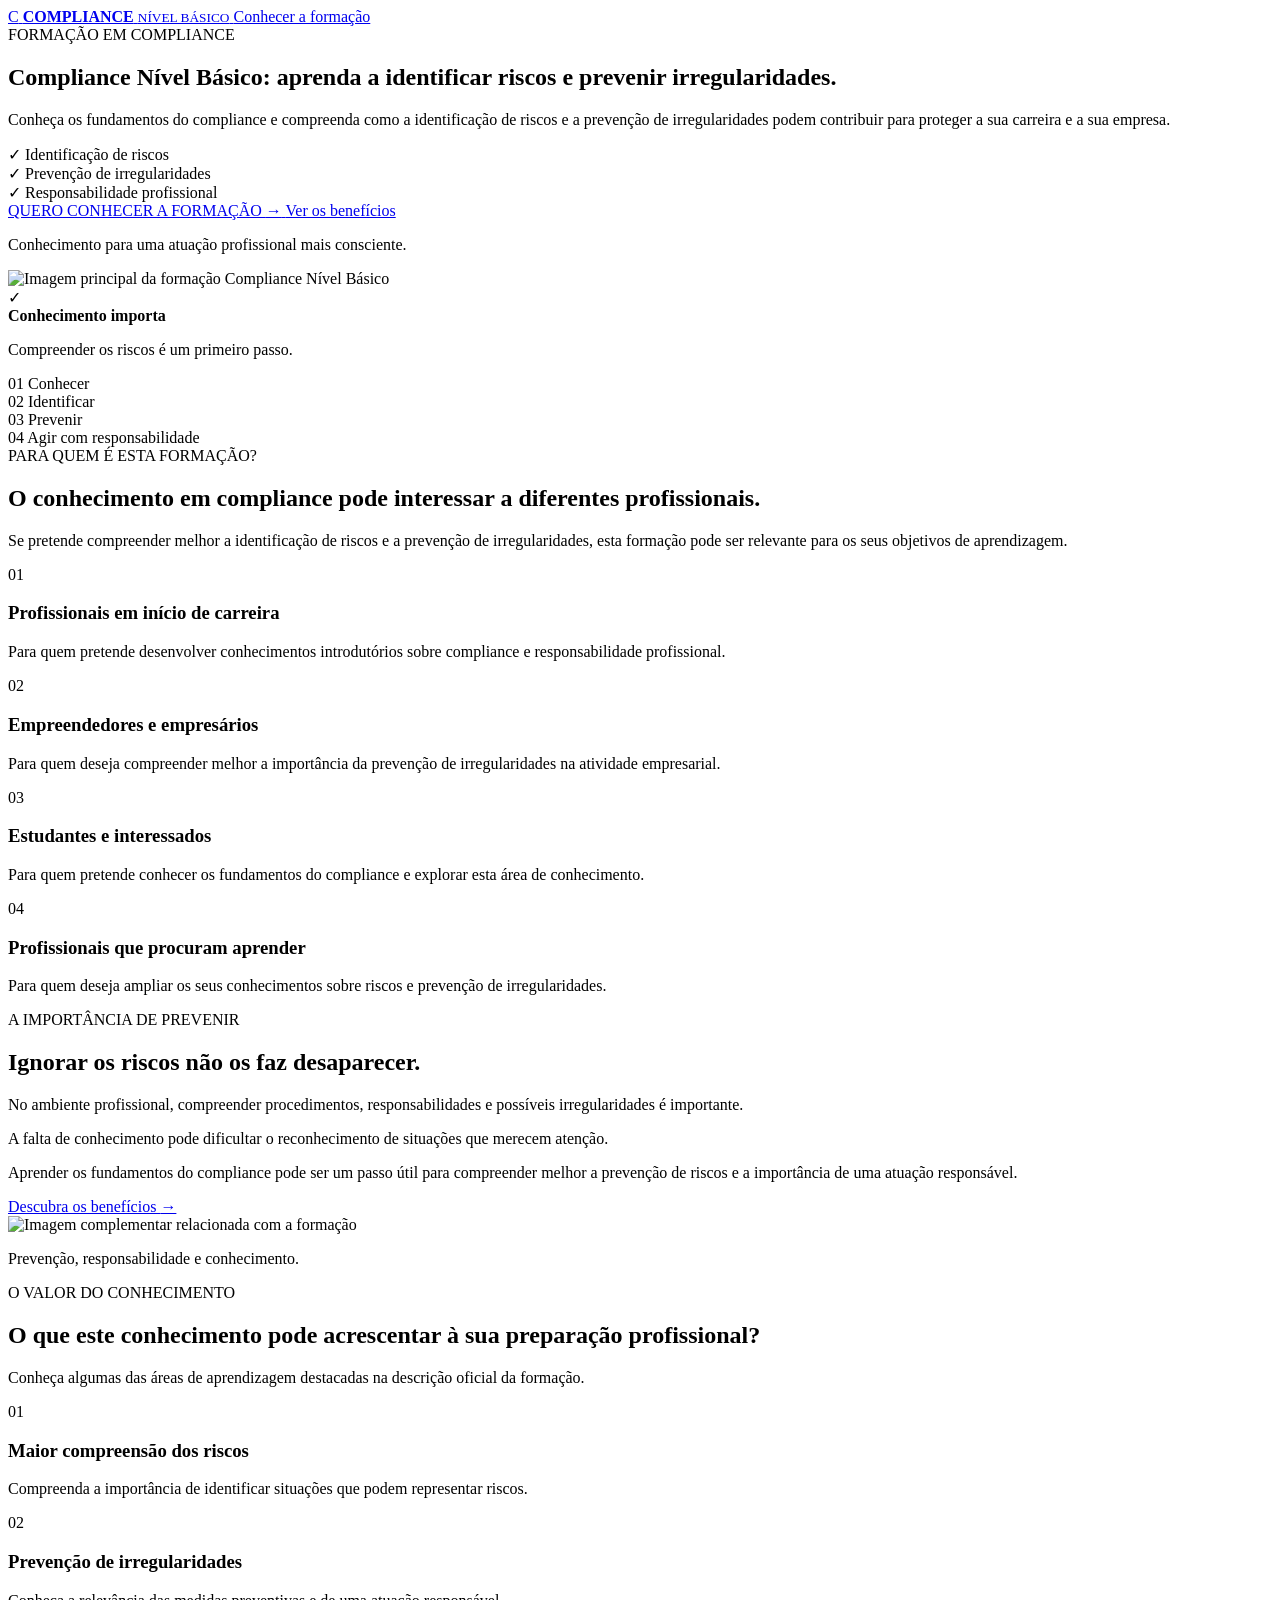
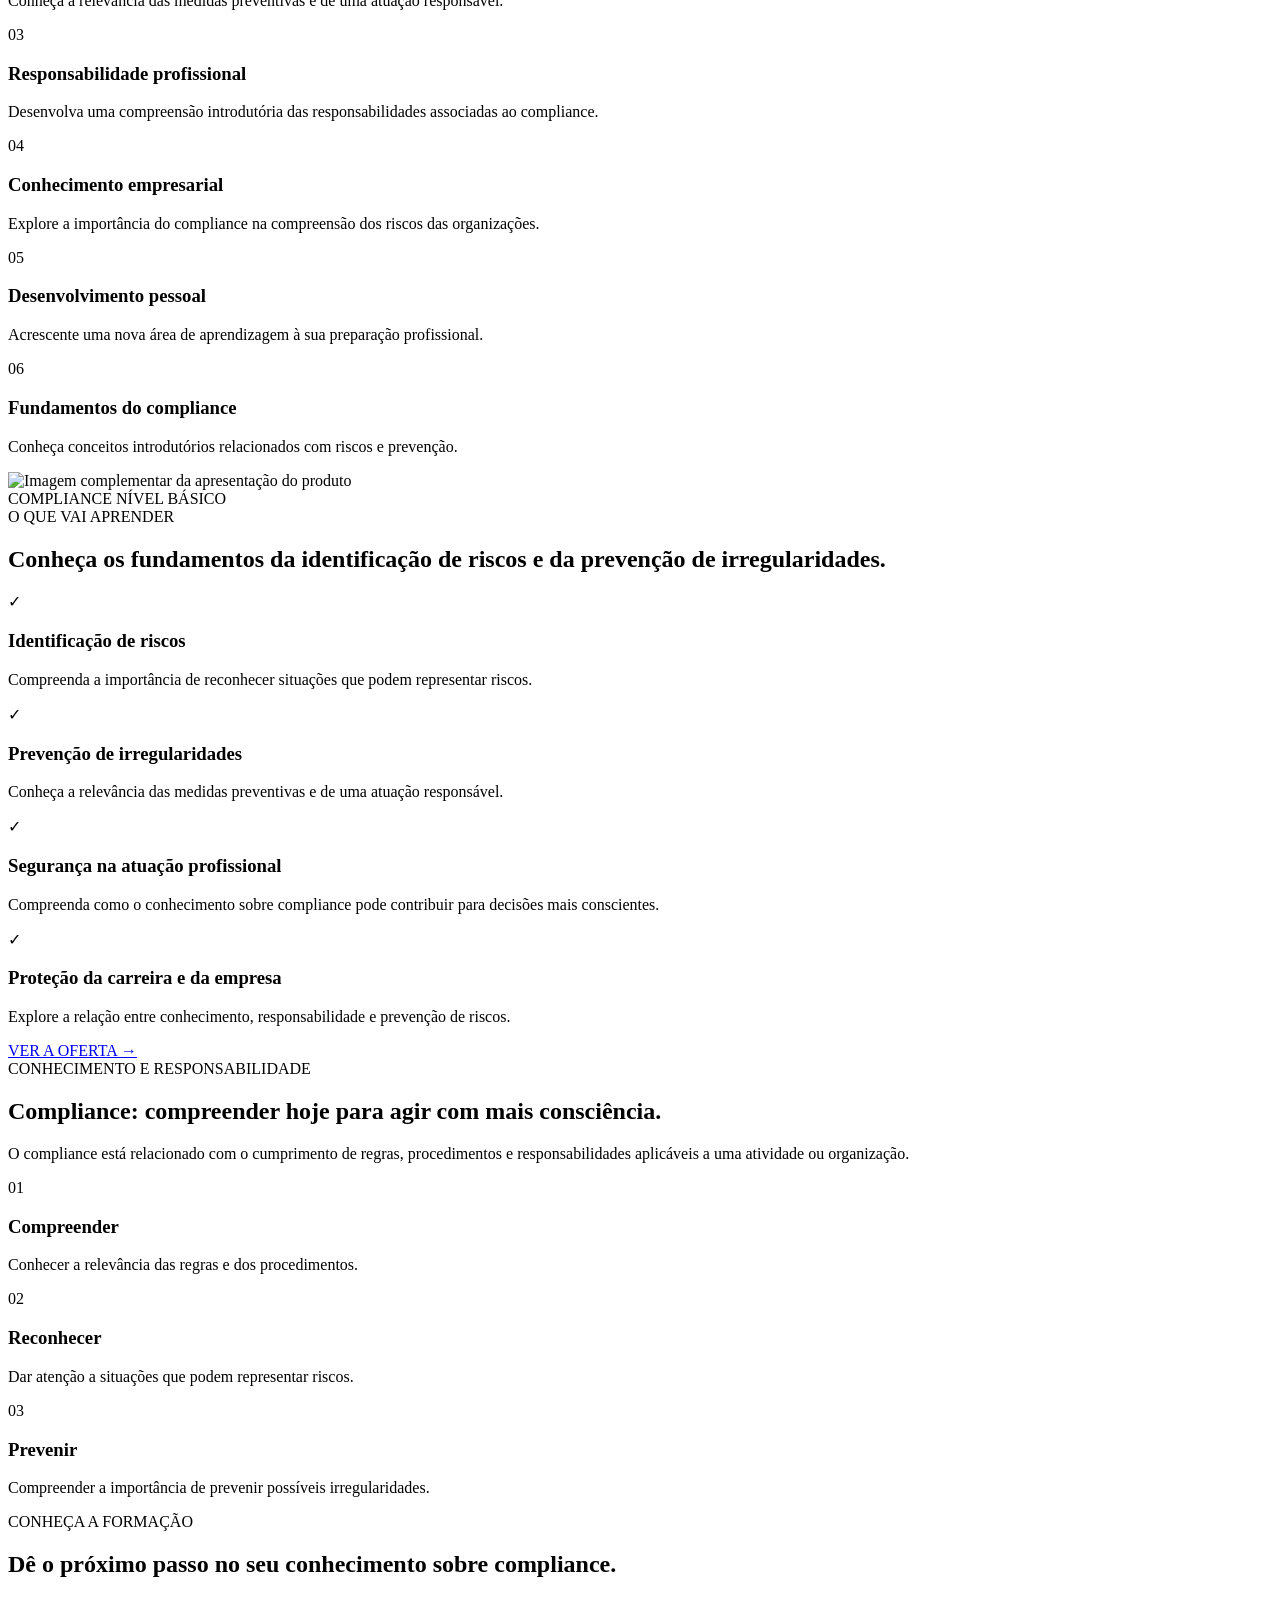
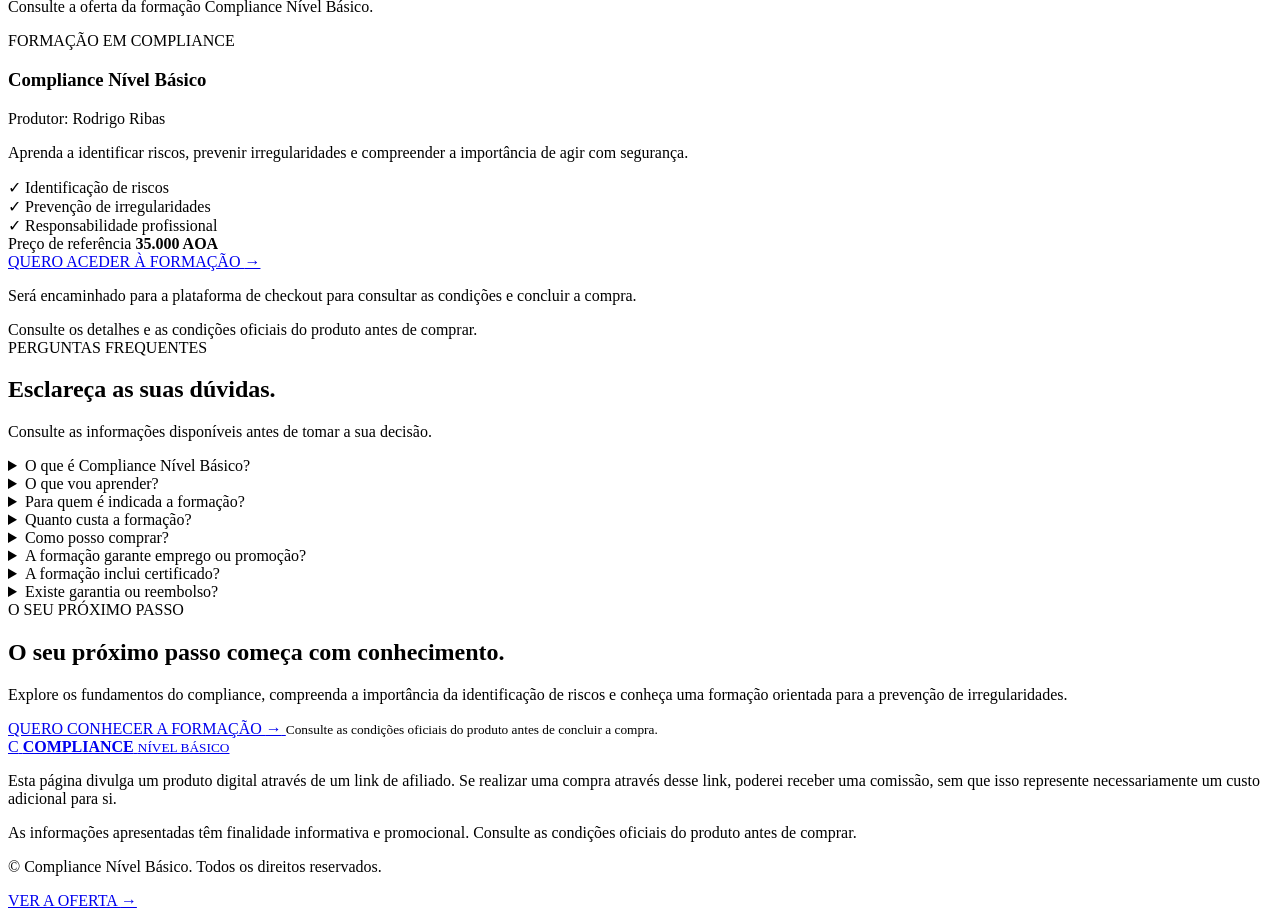
==== index.html @ 14790a89 "Create initial index.html for Compliance training This HTML file contains the structure and content " ====
<!DOCTYPE html>
<html lang="pt-AO">
<head>
    <meta charset="UTF-8">

    <meta
        name="viewport"
        content="width=device-width, initial-scale=1.0"
    >

    <meta name="theme-color" content="#071523">

    <title>
        Compliance Nível Básico | Aprenda a Identificar Riscos
    </title>

    <meta
        name="description"
        content="Conheça a formação Compliance Nível Básico e explore os fundamentos da identificação de riscos, prevenção de irregularidades e responsabilidade profissional."
    >

    <meta property="og:type" content="website">

    <meta
        property="og:title"
        content="Compliance Nível Básico"
    >

    <meta
        property="og:description"
        content="Aprenda a identificar riscos, prevenir irregularidades e compreender a importância do compliance."
    >

    <meta
        property="og:image"
        content="images/1787447943874-n9ejibcfqpm.png"
    >

    <link rel="preconnect" href="https://fonts.googleapis.com">

    <link
        rel="preconnect"
        href="https://fonts.gstatic.com"
        crossorigin
    >

    <link
        href="https://fonts.googleapis.com/css2?family=Inter:wght@400;500;600;700;800&display=swap"
        rel="stylesheet"
    >

    <link rel="stylesheet" href="style.css">

    <script src="script.js" defer></script>
</head>

<body>

    <!-- BARRA DE PROGRESSO -->

    <div
        class="reading-progress"
        id="readingProgress"
        aria-hidden="true"
    ></div>

    <!-- CABEÇALHO -->

    <header class="header" id="header">

        <div class="container header-content">

            <a href="#inicio" class="brand">
                <span class="brand-symbol">C</span>

                <span class="brand-text">
                    <strong>COMPLIANCE</strong>
                    <small>NÍVEL BÁSICO</small>
                </span>
            </a>

            <a href="#oferta" class="header-button">
                Conhecer a formação
            </a>

        </div>

    </header>

    <main>

        <!-- HERO SECTION -->

        <section class="hero section-dark" id="inicio">

            <div class="container hero-grid">

                <div class="hero-content">

                    <span class="eyebrow">
                        FORMAÇÃO EM COMPLIANCE
                    </span>

                    <h1>
                        Compliance Nível Básico:
                        <span>
                            aprenda a identificar riscos
                            e prevenir irregularidades.
                        </span>
                    </h1>

                    <p class="hero-description">
                        Conheça os fundamentos do compliance e
                        compreenda como a identificação de riscos
                        e a prevenção de irregularidades podem
                        contribuir para proteger a sua carreira
                        e a sua empresa.
                    </p>

                    <div class="hero-benefits">

                        <div class="hero-benefit">
                            <span class="check-icon">✓</span>
                            Identificação de riscos
                        </div>

                        <div class="hero-benefit">
                            <span class="check-icon">✓</span>
                            Prevenção de irregularidades
                        </div>

                        <div class="hero-benefit">
                            <span class="check-icon">✓</span>
                            Responsabilidade profissional
                        </div>

                    </div>

                    <div class="hero-actions">

                        <a href="#oferta" class="button button-primary">
                            QUERO CONHECER A FORMAÇÃO
                            <span aria-hidden="true">→</span>
                        </a>

                        <a href="#beneficios" class="button button-outline">
                            Ver os benefícios
                        </a>

                    </div>

                    <p class="hero-note">
                        Conhecimento para uma atuação profissional
                        mais consciente.
                    </p>

                </div>

                <div class="hero-visual">

                    <div class="hero-image-frame">

                        <img
                            src="images/1787447943874-n9ejibcfqpm.png"
                            alt="Imagem principal da formação Compliance Nível Básico"
                            class="hero-image"
                            fetchpriority="high"
                        >

                    </div>

                    <div class="floating-card">

                        <div class="floating-icon">✓</div>

                        <div>
                            <strong>Conhecimento importa</strong>

                            <p>
                                Compreender os riscos é um primeiro passo.
                            </p>
                        </div>

                    </div>

                </div>

            </div>

        </section>

        <!-- BARRA DE BENEFÍCIOS -->

        <section class="benefit-strip">

            <div class="container benefit-strip-grid">

                <div>
                    <span class="strip-number">01</span>
                    <span>Conhecer</span>
                </div>

                <div>
                    <span class="strip-number">02</span>
                    <span>Identificar</span>
                </div>

                <div>
                    <span class="strip-number">03</span>
                    <span>Prevenir</span>
                </div>

                <div>
                    <span class="strip-number">04</span>
                    <span>Agir com responsabilidade</span>
                </div>

            </div>

        </section>

        <!-- IDENTIFICAÇÃO DO PÚBLICO -->

        <section class="section section-light">

            <div class="container">

                <div class="section-heading">

                    <span class="eyebrow eyebrow-blue">
                        PARA QUEM É ESTA FORMAÇÃO?
                    </span>

                    <h2>
                        O conhecimento em compliance pode
                        interessar a diferentes profissionais.
                    </h2>

                    <p>
                        Se pretende compreender melhor a
                        identificação de riscos e a prevenção
                        de irregularidades, esta formação
                        pode ser relevante para os seus objetivos
                        de aprendizagem.
                    </p>

                </div>

                <div class="audience-grid">

                    <article class="audience-card">

                        <span class="card-number">01</span>

                        <h3>
                            Profissionais em início de carreira
                        </h3>

                        <p>
                            Para quem pretende desenvolver
                            conhecimentos introdutórios sobre
                            compliance e responsabilidade profissional.
                        </p>

                    </article>

                    <article class="audience-card">

                        <span class="card-number">02</span>

                        <h3>
                            Empreendedores e empresários
                        </h3>

                        <p>
                            Para quem deseja compreender melhor
                            a importância da prevenção de
                            irregularidades na atividade empresarial.
                        </p>

                    </article>

                    <article class="audience-card">

                        <span class="card-number">03</span>

                        <h3>
                            Estudantes e interessados
                        </h3>

                        <p>
                            Para quem pretende conhecer os
                            fundamentos do compliance e explorar
                            esta área de conhecimento.
                        </p>

                    </article>

                    <article class="audience-card">

                        <span class="card-number">04</span>

                        <h3>
                            Profissionais que procuram aprender
                        </h3>

                        <p>
                            Para quem deseja ampliar os seus
                            conhecimentos sobre riscos e
                            prevenção de irregularidades.
                        </p>

                    </article>

                </div>

            </div>

        </section>

        <!-- PROBLEMA -->

        <section class="section problem-section">

            <div class="container problem-grid">

                <div class="problem-content">

                    <span class="eyebrow eyebrow-blue">
                        A IMPORTÂNCIA DE PREVENIR
                    </span>

                    <h2>
                        Ignorar os riscos não os faz desaparecer.
                    </h2>

                    <p>
                        No ambiente profissional, compreender
                        procedimentos, responsabilidades e
                        possíveis irregularidades é importante.
                    </p>

                    <p>
                        A falta de conhecimento pode dificultar
                        o reconhecimento de situações que
                        merecem atenção.
                    </p>

                    <p>
                        Aprender os fundamentos do compliance
                        pode ser um passo útil para compreender
                        melhor a prevenção de riscos e a
                        importância de uma atuação responsável.
                    </p>

                    <a href="#beneficios" class="text-link">
                        Descubra os benefícios
                        <span aria-hidden="true">→</span>
                    </a>

                </div>

                <div class="problem-visual">

                    <img
                        src="images/images (24).jpeg"
                        alt="Imagem complementar relacionada com a formação"
                        loading="lazy"
                    >

                    <div class="image-caption">
                        <span class="caption-line"></span>

                        <p>
                            Prevenção, responsabilidade
                            e conhecimento.
                        </p>
                    </div>

                </div>

            </div>

        </section>

        <!-- BENEFÍCIOS -->

        <section class="section section-light" id="beneficios">

            <div class="container">

                <div class="section-heading">

                    <span class="eyebrow eyebrow-blue">
                        O VALOR DO CONHECIMENTO
                    </span>

                    <h2>
                        O que este conhecimento pode acrescentar
                        à sua preparação profissional?
                    </h2>

                    <p>
                        Conheça algumas das áreas de aprendizagem
                        destacadas na descrição oficial da formação.
                    </p>

                </div>

                <div class="benefits-grid">

                    <article class="benefit-card">

                        <div class="benefit-icon">01</div>

                        <h3>
                            Maior compreensão dos riscos
                        </h3>

                        <p>
                            Compreenda a importância de identificar
                            situações que podem representar riscos.
                        </p>

                    </article>

                    <article class="benefit-card">

                        <div class="benefit-icon">02</div>

                        <h3>
                            Prevenção de irregularidades
                        </h3>

                        <p>
                            Conheça a relevância das medidas
                            preventivas e de uma atuação responsável.
                        </p>

                    </article>

                    <article class="benefit-card">

                        <div class="benefit-icon">03</div>

                        <h3>
                            Responsabilidade profissional
                        </h3>

                        <p>
                            Desenvolva uma compreensão introdutória
                            das responsabilidades associadas ao compliance.
                        </p>

                    </article>

                    <article class="benefit-card">

                        <div class="benefit-icon">04</div>

                        <h3>
                            Conhecimento empresarial
                        </h3>

                        <p>
                            Explore a importância do compliance
                            na compreensão dos riscos das organizações.
                        </p>

                    </article>

                    <article class="benefit-card">

                        <div class="benefit-icon">05</div>

                        <h3>
                            Desenvolvimento pessoal
                        </h3>

                        <p>
                            Acrescente uma nova área de aprendizagem
                            à sua preparação profissional.
                        </p>

                    </article>

                    <article class="benefit-card">

                        <div class="benefit-icon">06</div>

                        <h3>
                            Fundamentos do compliance
                        </h3>

                        <p>
                            Conheça conceitos introdutórios
                            relacionados com riscos e prevenção.
                        </p>

                    </article>

                </div>

            </div>

        </section>

        <!-- CONTEÚDO DA FORMAÇÃO -->

        <section class="section content-section">

            <div class="container content-grid">

                <div class="content-visual">

                    <img
                        src="images/images (23).jpeg"
                        alt="Imagem complementar da apresentação do produto"
                        loading="lazy"
                    >

                    <div class="visual-label">
                        COMPLIANCE NÍVEL BÁSICO
                    </div>

                </div>

                <div class="content-details">

                    <span class="eyebrow eyebrow-blue">
                        O QUE VAI APRENDER
                    </span>

                    <h2>
                        Conheça os fundamentos da identificação
                        de riscos e da prevenção de irregularidades.
                    </h2>

                    <div class="learning-item">

                        <span class="learning-check">✓</span>

                        <div>
                            <h3>Identificação de riscos</h3>

                            <p>
                                Compreenda a importância de reconhecer
                                situações que podem representar riscos.
                            </p>
                        </div>

                    </div>

                    <div class="learning-item">

                        <span class="learning-check">✓</span>

                        <div>
                            <h3>Prevenção de irregularidades</h3>

                            <p>
                                Conheça a relevância das medidas
                                preventivas e de uma atuação responsável.
                            </p>
                        </div>

                    </div>

                    <div class="learning-item">

                        <span class="learning-check">✓</span>

                        <div>
                            <h3>Segurança na atuação profissional</h3>

                            <p>
                                Compreenda como o conhecimento
                                sobre compliance pode contribuir
                                para decisões mais conscientes.
                            </p>
                        </div>

                    </div>

                    <div class="learning-item">

                        <span class="learning-check">✓</span>

                        <div>
                            <h3>Proteção da carreira e da empresa</h3>

                            <p>
                                Explore a relação entre conhecimento,
                                responsabilidade e prevenção de riscos.
                            </p>
                        </div>

                    </div>

                    <a href="#oferta" class="button button-primary">
                        VER A OFERTA
                        <span aria-hidden="true">→</span>
                    </a>

                </div>

            </div>

        </section>

        <!-- IMPORTÂNCIA DO COMPLIANCE -->

        <section class="section section-dark importance-section">

            <div class="container">

                <div class="section-heading section-heading-dark">

                    <span class="eyebrow">
                        CONHECIMENTO E RESPONSABILIDADE
                    </span>

                    <h2>
                        Compliance: compreender hoje
                        para agir com mais consciência.
                    </h2>

                    <p>
                        O compliance está relacionado com o
                        cumprimento de regras, procedimentos e
                        responsabilidades aplicáveis a uma
                        atividade ou organização.
                    </p>

                </div>

                <div class="importance-grid">

                    <div class="importance-item">
                        <span>01</span>

                        <h3>Compreender</h3>

                        <p>
                            Conhecer a relevância das regras
                            e dos procedimentos.
                        </p>
                    </div>

                    <div class="importance-item">
                        <span>02</span>

                        <h3>Reconhecer</h3>

                        <p>
                            Dar atenção a situações que
                            podem representar riscos.
                        </p>
                    </div>

                    <div class="importance-item">
                        <span>03</span>

                        <h3>Prevenir</h3>

                        <p>
                            Compreender a importância de
                            prevenir possíveis irregularidades.
                        </p>
                    </div>

                </div>

            </div>

        </section>

        <!-- OFERTA -->

        <section class="section offer-section" id="oferta">

            <div class="container">

                <div class="section-heading">

                    <span class="eyebrow eyebrow-blue">
                        CONHEÇA A FORMAÇÃO
                    </span>

                    <h2>
                        Dê o próximo passo no seu conhecimento
                        sobre compliance.
                    </h2>

                    <p>
                        Consulte a oferta da formação
                        Compliance Nível Básico.
                    </p>

                </div>

                <article class="offer-card">

                    <div class="offer-top">

                        <span class="offer-badge">
                            FORMAÇÃO EM COMPLIANCE
                        </span>

                        <h3>
                            Compliance Nível Básico
                        </h3>

                        <p class="offer-producer">
                            Produtor: Rodrigo Ribas
                        </p>

                        <p class="offer-description">
                            Aprenda a identificar riscos,
                            prevenir irregularidades e compreender
                            a importância de agir com segurança.
                        </p>

                    </div>

                    <div class="offer-features">

                        <div>
                            <span>✓</span>
                            Identificação de riscos
                        </div>

                        <div>
                            <span>✓</span>
                            Prevenção de irregularidades
                        </div>

                        <div>
                            <span>✓</span>
                            Responsabilidade profissional
                        </div>

                    </div>

                    <div class="price-area">

                        <div
                            class="regular-price"
                            id="regularPriceContainer"
                        >
                            <span>Preço de referência</span>

                            <strong id="regularPrice">
                                35.000 AOA
                            </strong>
                        </div>

                        <div
                            class="promo-price-container"
                            id="promoPriceContainer"
                            hidden
                        >
                            <span>Preço promocional</span>

                            <strong id="promoPrice">
                                0 AOA
                            </strong>

                            <div class="savings" id="savings"></div>
                        </div>

                        <div
                            class="countdown-container"
                            id="countdownContainer"
                            hidden
                        >

                            <p class="countdown-title">
                                Esta oferta termina em:
                            </p>

                            <div
                                class="countdown"
                                role="timer"
                                aria-live="off"
                            >

                                <div class="time-unit">
                                    <strong id="days">00</strong>
                                    <span>Dias</span>
                                </div>

                                <div class="time-unit">
                                    <strong id="hours">00</strong>
                                    <span>Horas</span>
                                </div>

                                <div class="time-unit">
                                    <strong id="minutes">00</strong>
                                    <span>Minutos</span>
                                </div>

                                <div class="time-unit">
                                    <strong id="seconds">00</strong>
                                    <span>Segundos</span>
                                </div>

                            </div>

                        </div>

                    </div>

                    <a
                        href="https://pay.kursinha.com/c/6a8a4a89295332d42e7bfa1b?afiliateId=6ac389dd7d7288b38e701a51"
                        class="button button-primary offer-button checkout-link"
                    >
                        QUERO ACEDER À FORMAÇÃO
                        <span aria-hidden="true">→</span>
                    </a>

                    <p class="checkout-note">
                        Será encaminhado para a plataforma de
                        checkout para consultar as condições
                        e concluir a compra.
                    </p>

                    <div class="offer-disclaimer">
                        Consulte os detalhes e as condições
                        oficiais do produto antes de comprar.
                    </div>

                </article>

            </div>

        </section>

        <!-- PERGUNTAS FREQUENTES -->

        <section class="section section-light" id="perguntas">

            <div class="container faq-container">

                <div class="section-heading">

                    <span class="eyebrow eyebrow-blue">
                        PERGUNTAS FREQUENTES
                    </span>

                    <h2>
                        Esclareça as suas dúvidas.
                    </h2>

                    <p>
                        Consulte as informações disponíveis
                        antes de tomar a sua decisão.
                    </p>

                </div>

                <div class="faq-list">

                    <details class="faq-item">

                        <summary>
                            O que é Compliance Nível Básico?
                        </summary>

                        <p>
                            É uma formação da categoria Finanças
                            e Investimentos, produzida por
                            Rodrigo Ribas, cuja descrição destaca
                            a identificação de riscos, a prevenção
                            de irregularidades e a atuação com segurança.
                        </p>

                    </details>

                    <details class="faq-item">

                        <summary>
                            O que vou aprender?
                        </summary>

                        <p>
                            A descrição oficial destaca a
                            identificação de riscos, a prevenção
                            de irregularidades e a importância
                            de agir com segurança.
                        </p>

                    </details>

                    <details class="faq-item">

                        <summary>
                            Para quem é indicada a formação?
                        </summary>

                        <p>
                            Pode interessar a pessoas que desejam
                            conhecer os fundamentos do compliance
                            e compreender melhor a importância
                            da prevenção de riscos no contexto profissional.
                        </p>

                    </details>

                    <details class="faq-item">

                        <summary>
                            Quanto custa a formação?
                        </summary>

                        <p>
                            O preço informado para o produto
                            é de 35.000 AOA. Uma promoção só
                            será apresentada quando existir
                            um preço promocional confirmado.
                        </p>

                    </details>

                    <details class="faq-item">

                        <summary>
                            Como posso comprar?
                        </summary>

                        <p>
                            Clique num dos botões de acesso
                            à formação. Será encaminhado para
                            a plataforma de checkout, onde
                            poderá consultar as condições de compra.
                        </p>

                    </details>

                    <details class="faq-item">

                        <summary>
                            A formação garante emprego ou promoção?
                        </summary>

                        <p>
                            Não. A formação deve ser encarada
                            como uma oportunidade de aprendizagem.
                            Os resultados profissionais dependem
                            de vários fatores e não podem ser garantidos.
                        </p>

                    </details>

                    <details class="faq-item">

                        <summary>
                            A formação inclui certificado?
                        </summary>

                        <p>
                            Não dispomos de confirmação sobre
                            a emissão de certificado. Consulte
                            os detalhes oficiais do produto
                            antes de comprar.
                        </p>

                    </details>

                    <details class="faq-item">

                        <summary>
                            Existe garantia ou reembolso?
                        </summary>

                        <p>
                            Consulte as condições de garantia
                            e reembolso diretamente na plataforma
                            de checkout antes de concluir a compra.
                        </p>

                    </details>

                </div>

            </div>

        </section>

        <!-- CHAMADA FINAL -->

        <section class="final-cta section-dark">

            <div class="container final-cta-content">

                <span class="eyebrow">
                    O SEU PRÓXIMO PASSO
                </span>

                <h2>
                    O seu próximo passo começa com conhecimento.
                </h2>

                <p>
                    Explore os fundamentos do compliance,
                    compreenda a importância da identificação
                    de riscos e conheça uma formação orientada
                    para a prevenção de irregularidades.
                </p>

                <a
                    href="https://pay.kursinha.com/c/6a8a4a89295332d42e7bfa1b?afiliateId=6ac389dd7d7288b38e701a51"
                    class="button button-primary checkout-link"
                >
                    QUERO CONHECER A FORMAÇÃO
                    <span aria-hidden="true">→</span>
                </a>

                <small>
                    Consulte as condições oficiais do produto
                    antes de concluir a compra.
                </small>

            </div>

        </section>

    </main>

    <!-- RODAPÉ -->

    <footer class="footer">

        <div class="container footer-content">

            <a href="#inicio" class="brand footer-brand">

                <span class="brand-symbol">C</span>

                <span class="brand-text">
                    <strong>COMPLIANCE</strong>
                    <small>NÍVEL BÁSICO</small>
                </span>

            </a>

            <p class="footer-disclosure">
                Esta página divulga um produto digital através
                de um link de afiliado. Se realizar uma compra
                através desse link, poderei receber uma comissão,
                sem que isso represente necessariamente um
                custo adicional para si.
            </p>

            <p class="footer-disclaimer">
                As informações apresentadas têm finalidade
                informativa e promocional. Consulte as condições
                oficiais do produto antes de comprar.
            </p>

            <p class="footer-copy">
                © <span id="currentYear"></span>
                Compliance Nível Básico.
                Todos os direitos reservados.
            </p>

        </div>

    </footer>

    <!-- BOTÃO FIXO PARA TELEMÓVEIS -->

    <div class="mobile-cta" id="mobileCTA">

        <a href="#oferta" class="button button-primary">
            VER A OFERTA
            <span aria-hidden="true">→</span>
        </a>

    </div>

</body>
</html>
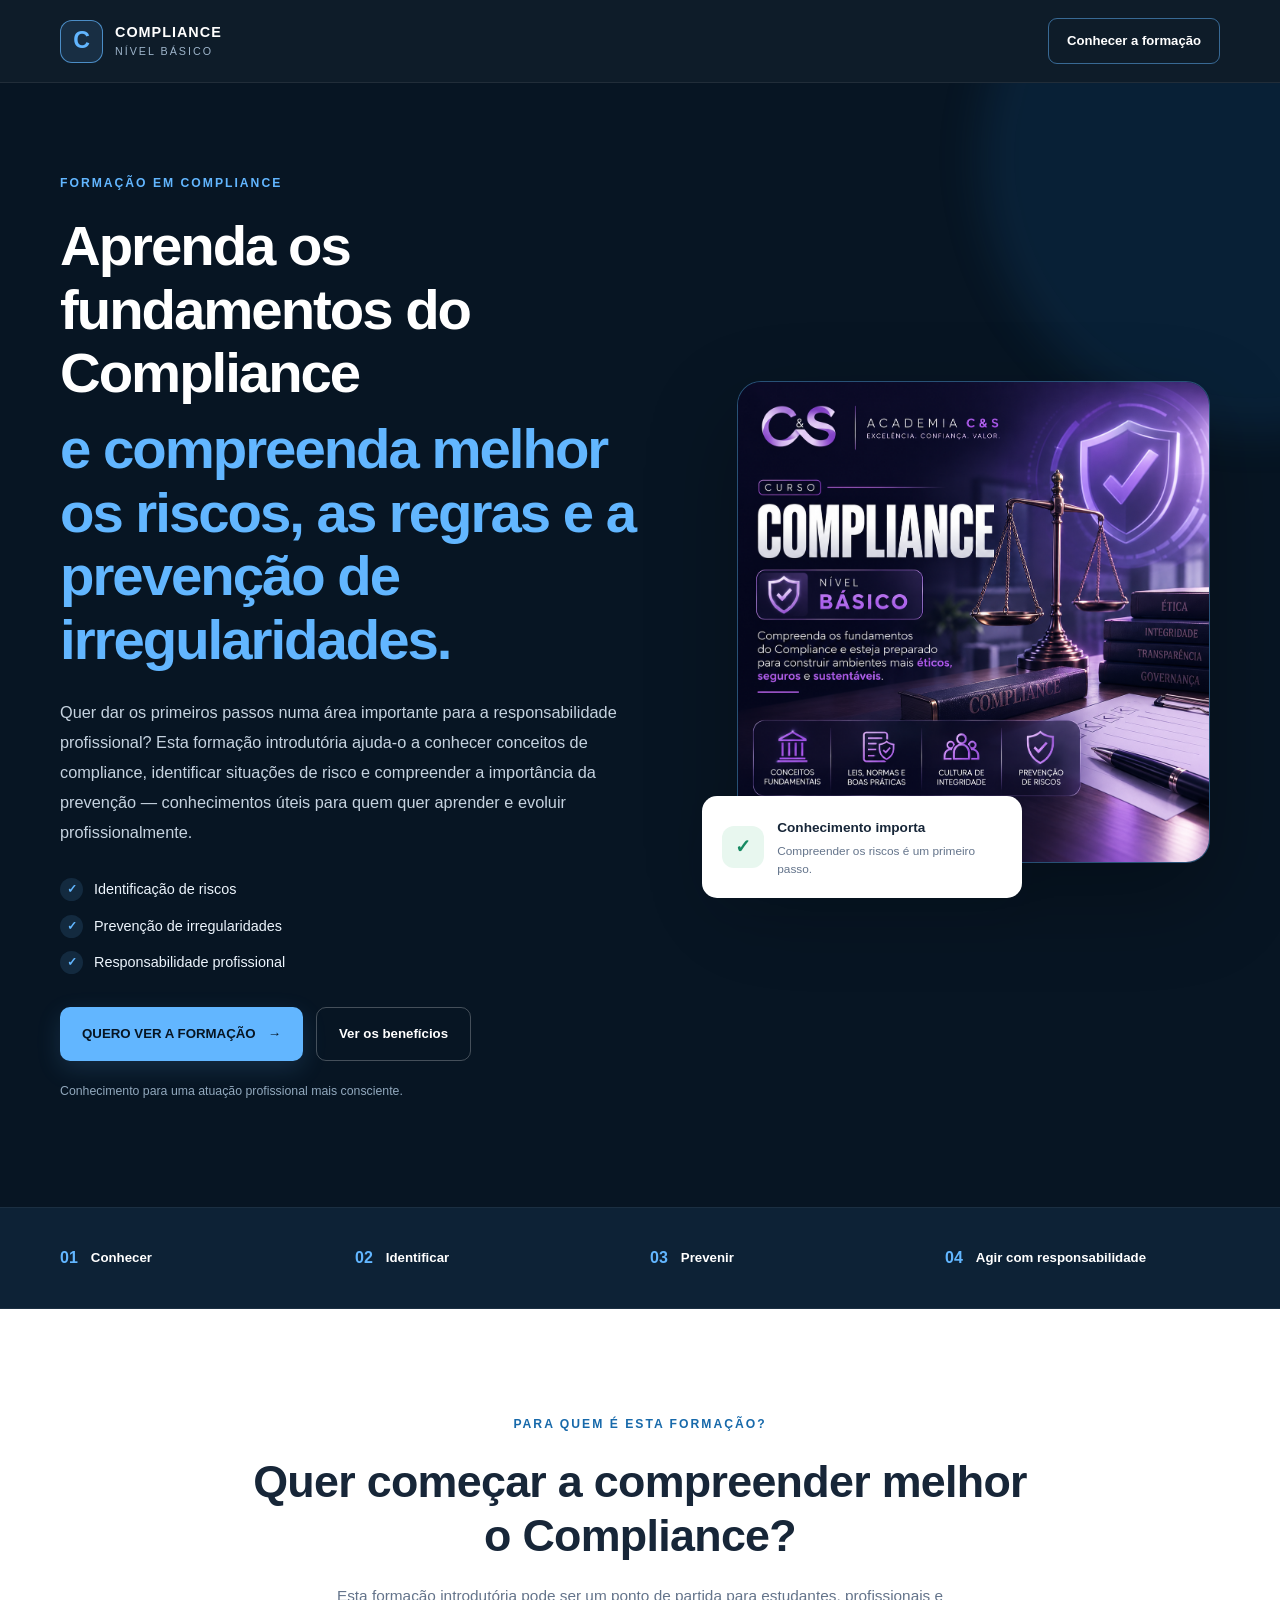
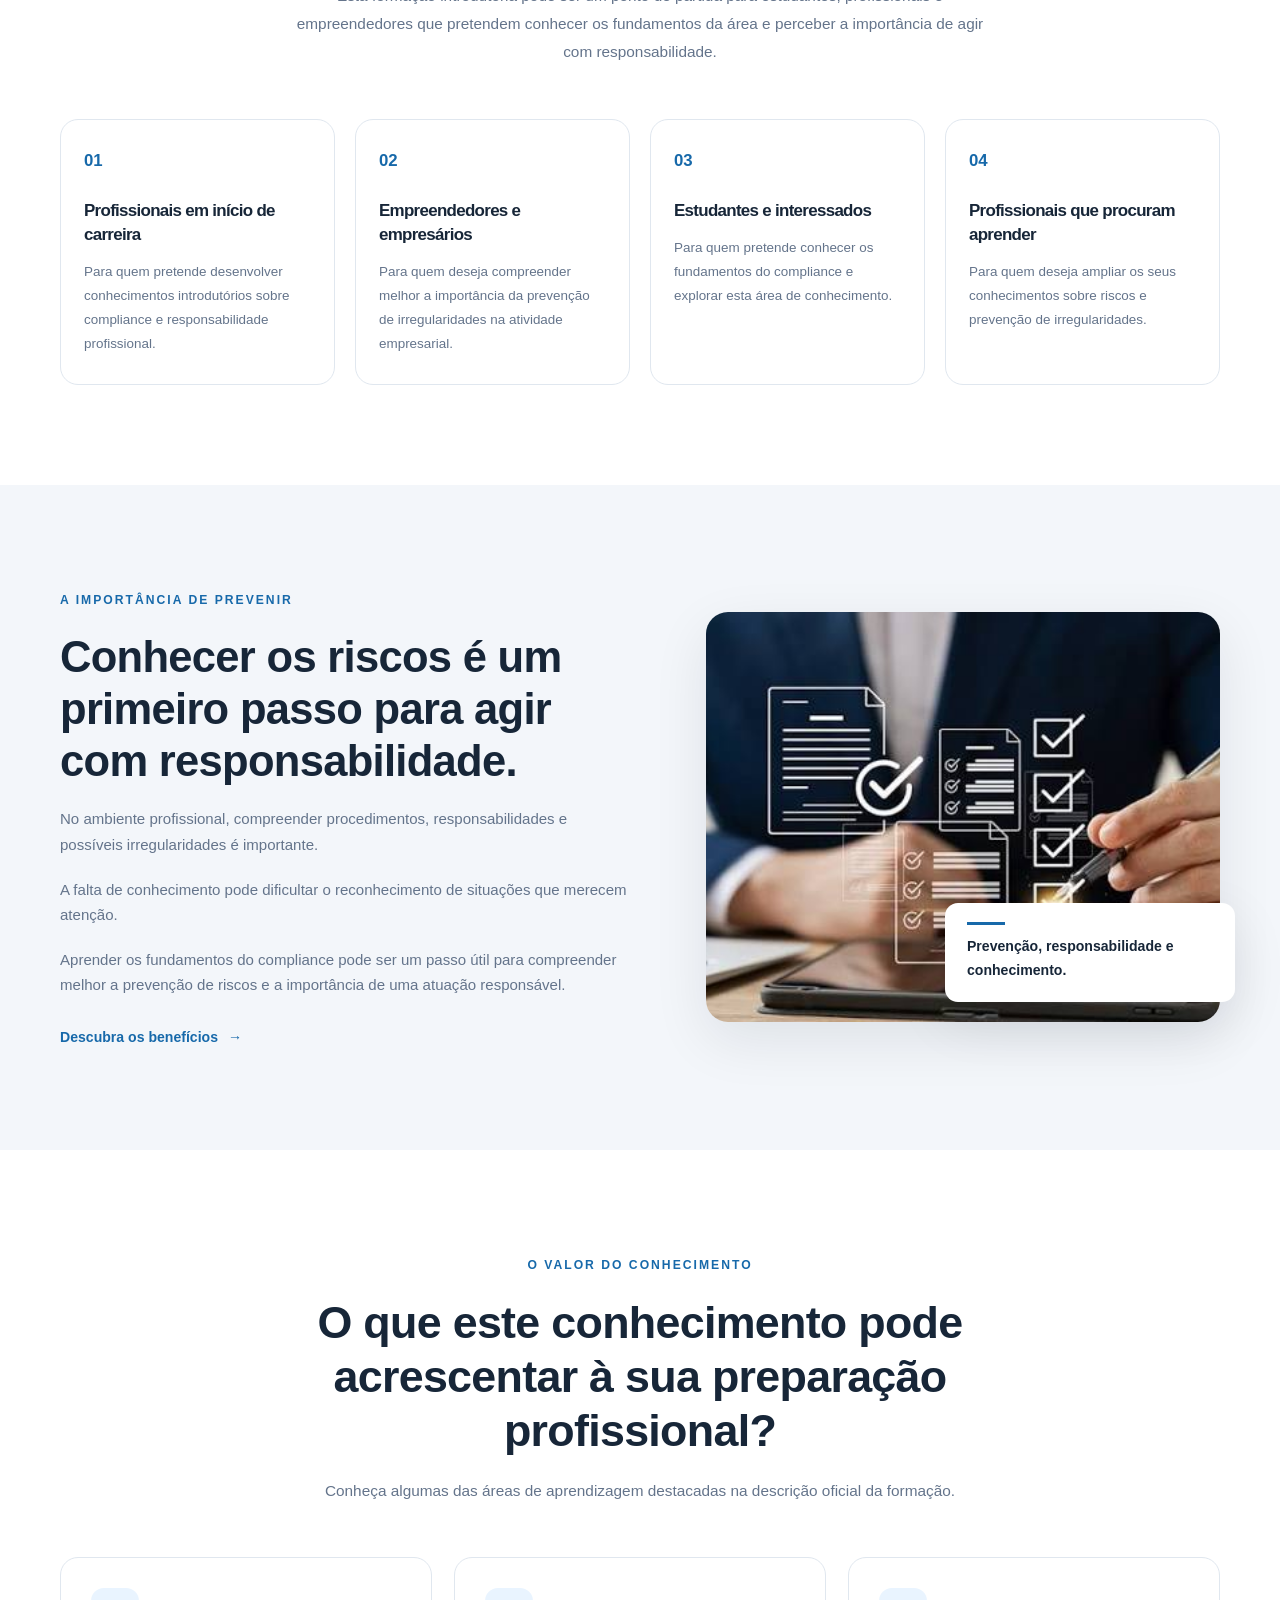
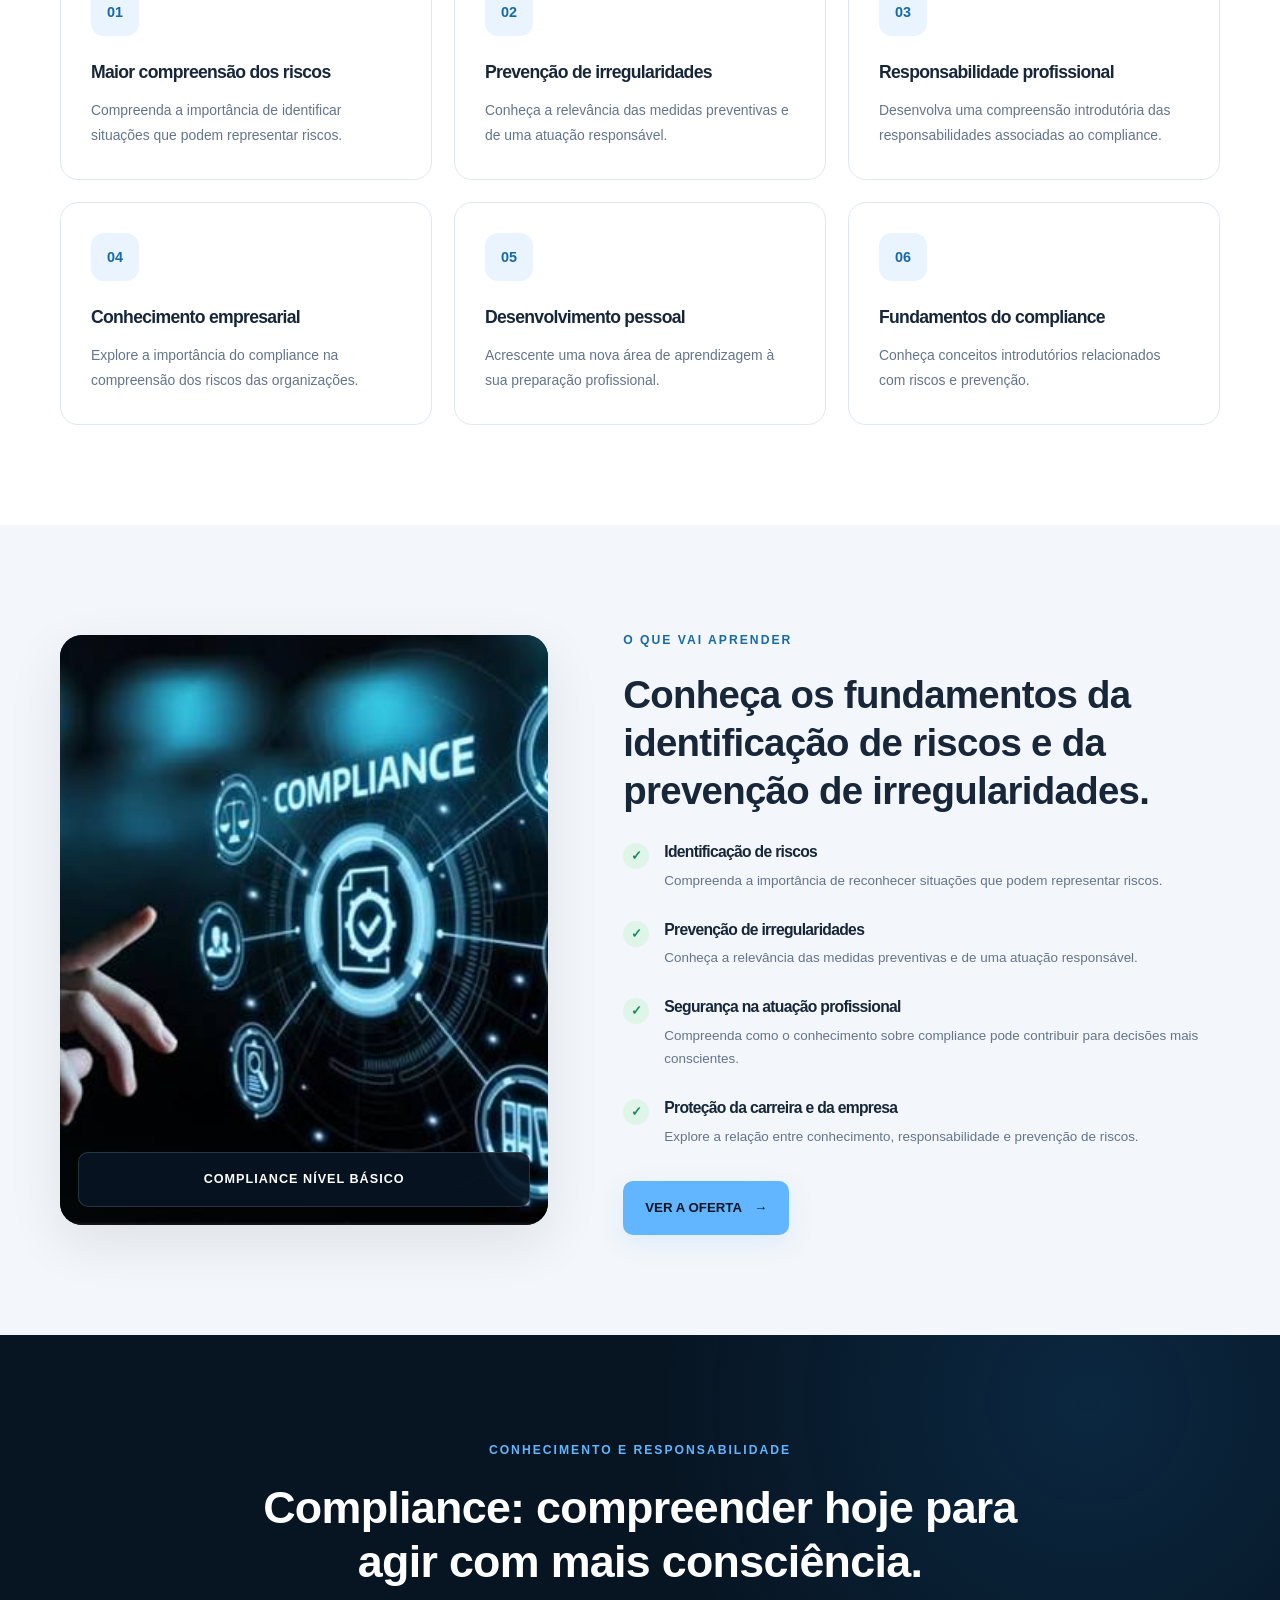
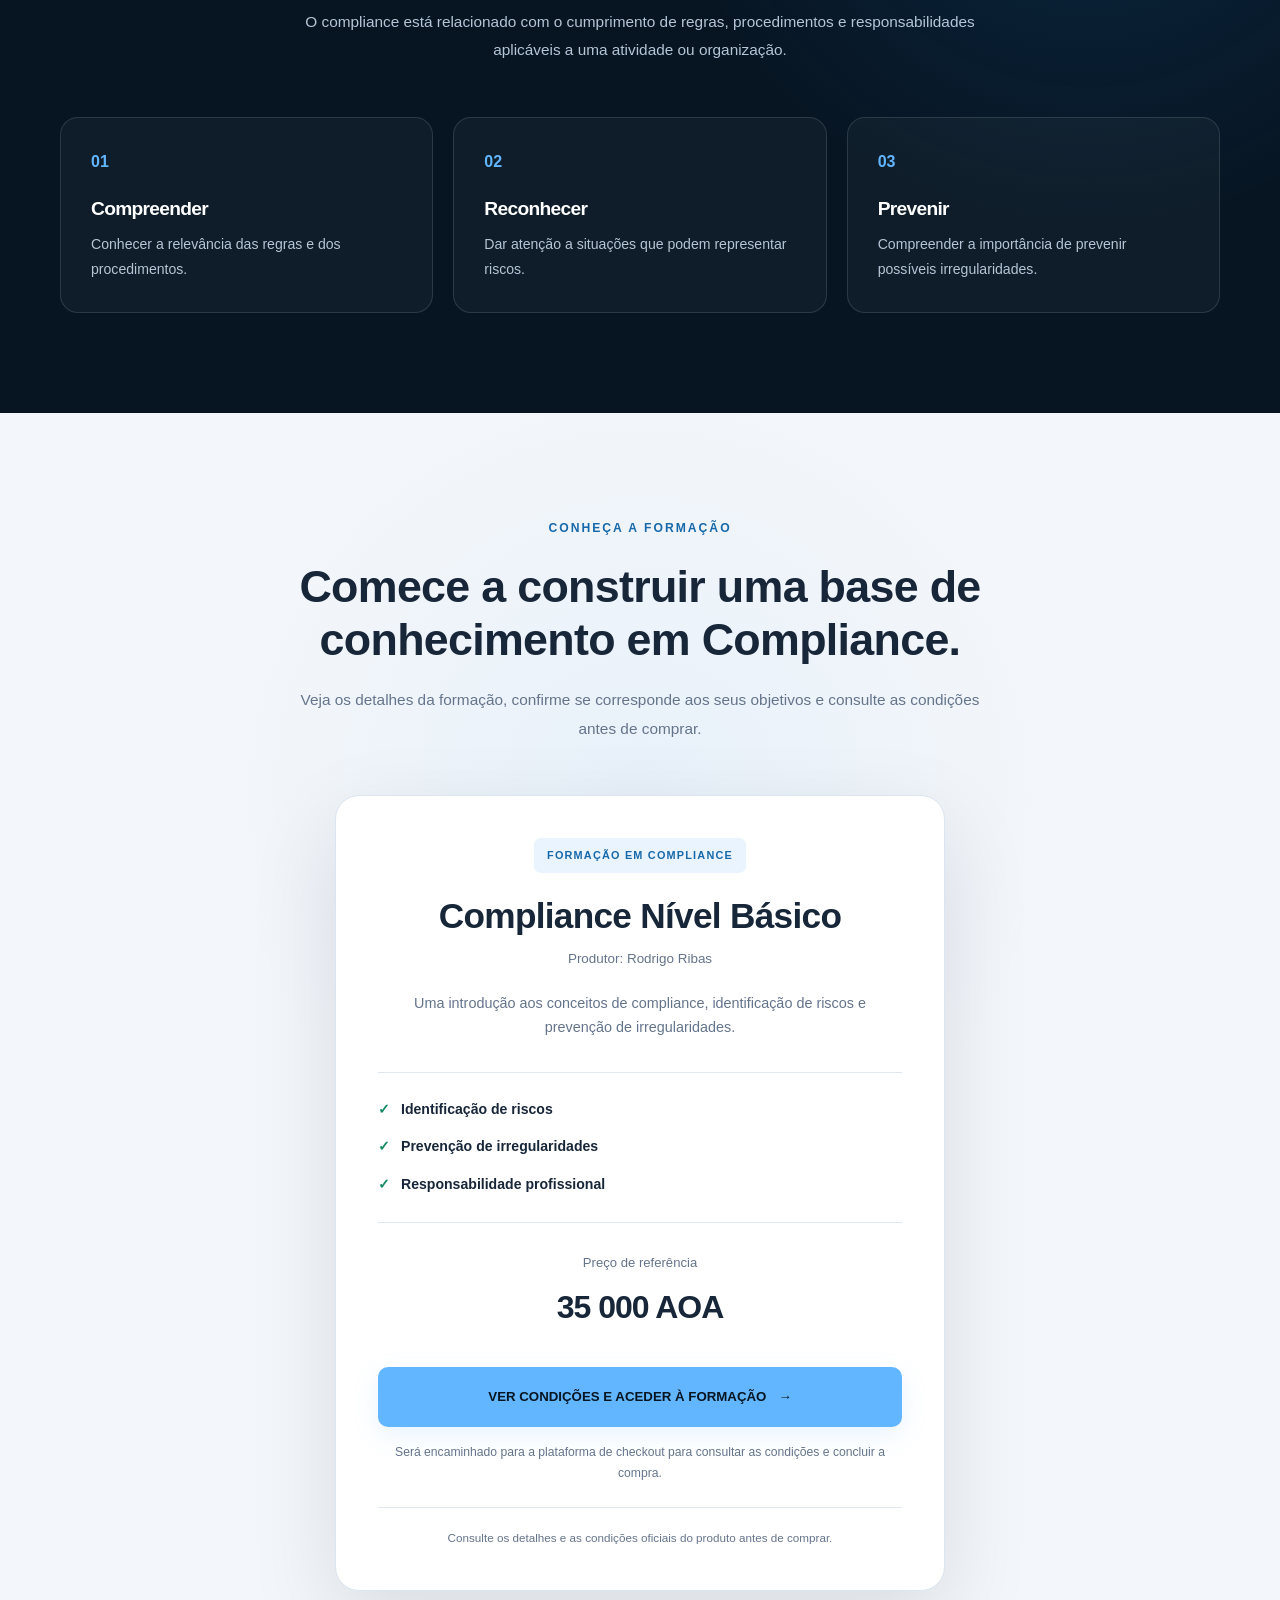
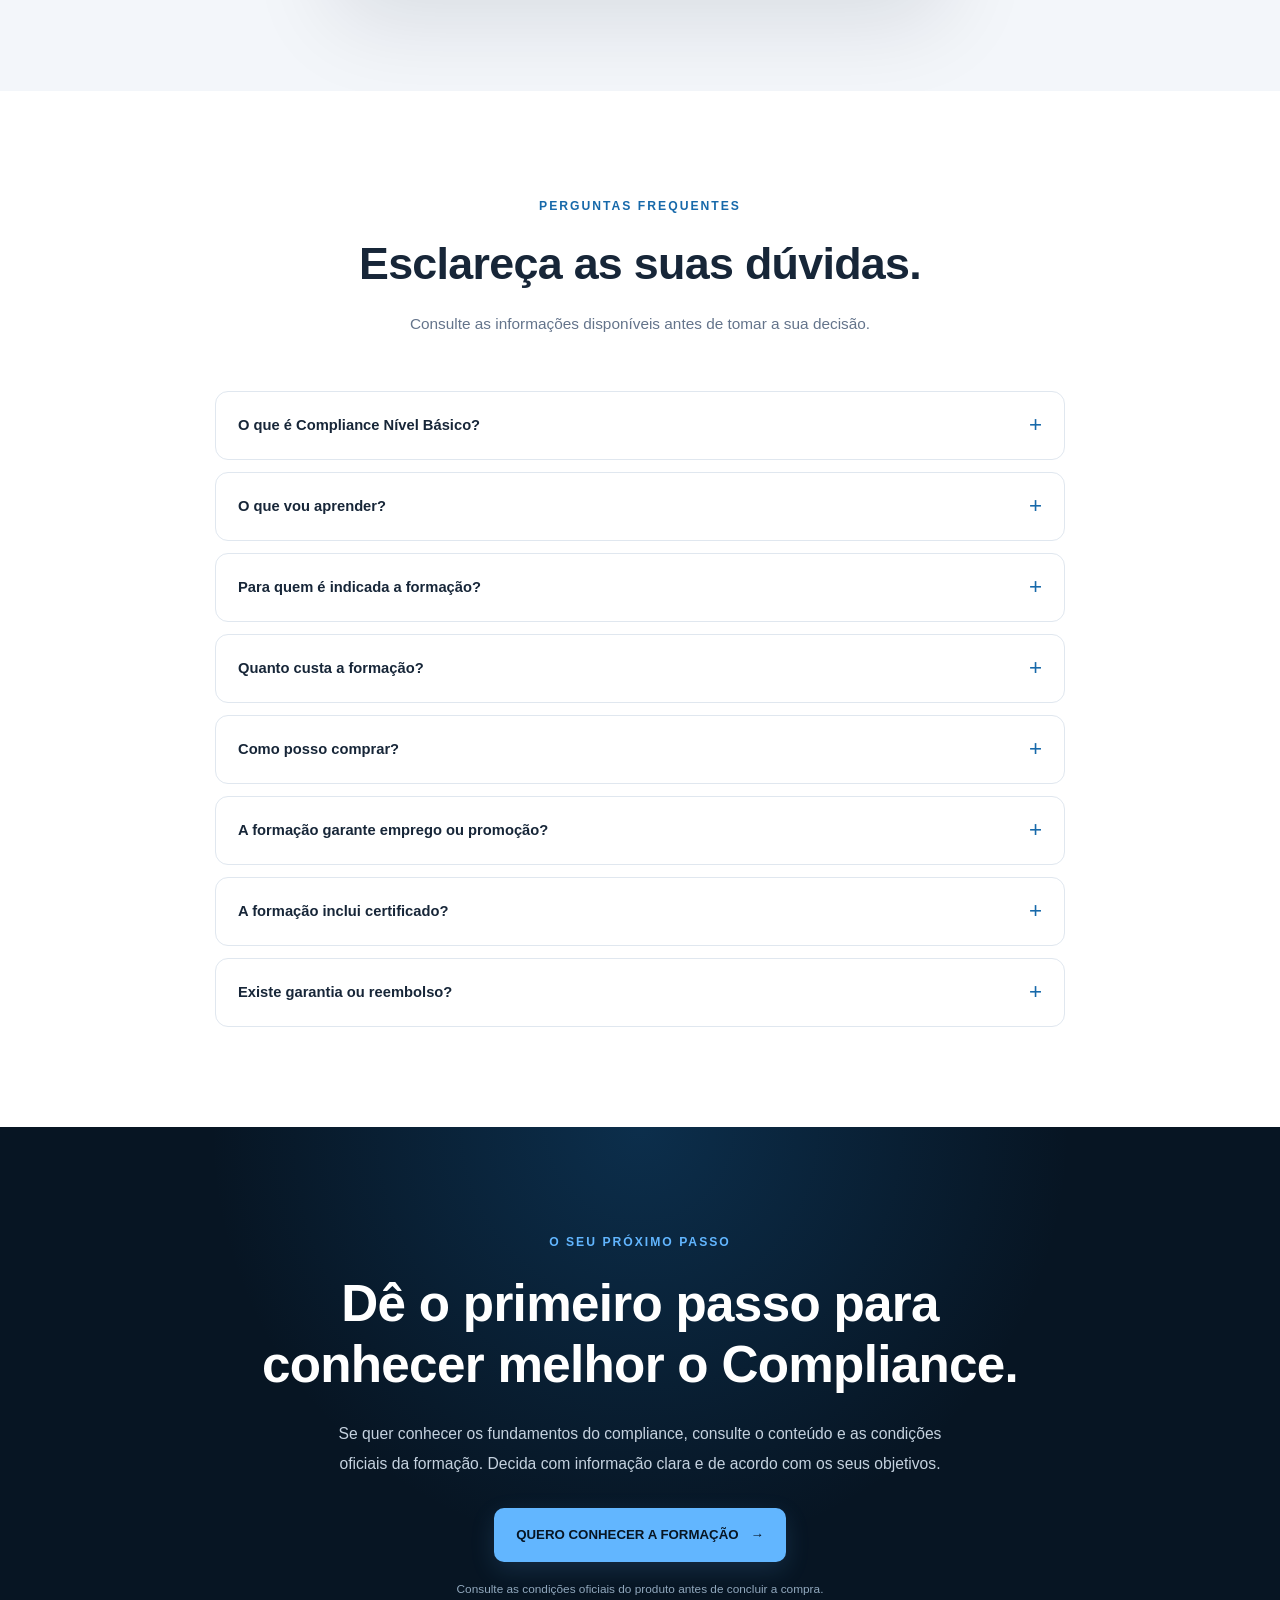
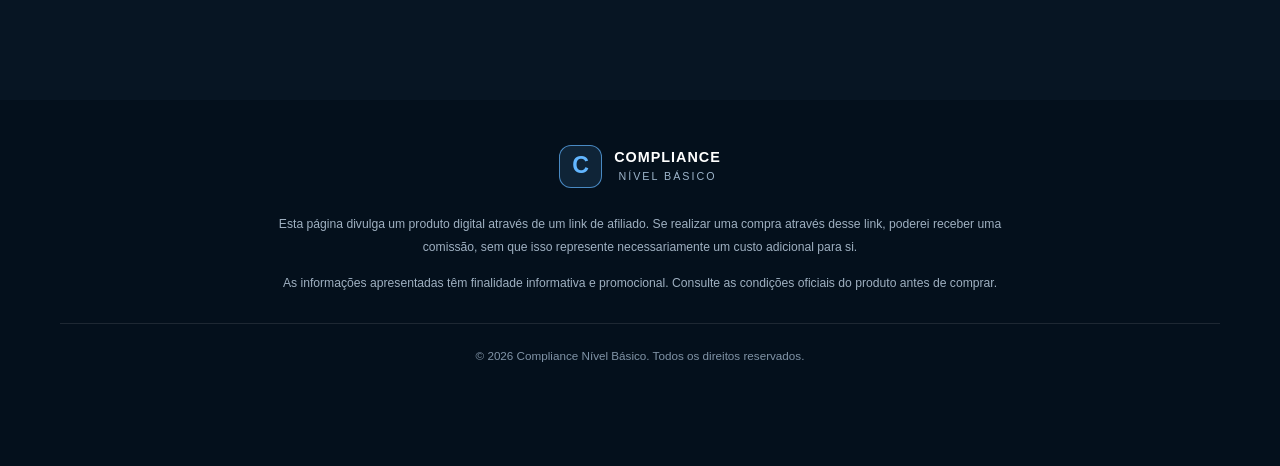
==== commit f76a956e: "Improve Compliance landing page messaging and calls to action" ====
--- a/index.html
+++ b/index.html
@@ -102,19 +102,14 @@
                     </span>
 
                     <h1>
-                        Compliance Nível Básico:
+                        Aprenda os fundamentos do Compliance
                         <span>
-                            aprenda a identificar riscos
-                            e prevenir irregularidades.
+                            e compreenda melhor os riscos, as regras e a prevenção de irregularidades.
                         </span>
                     </h1>
 
                     <p class="hero-description">
-                        Conheça os fundamentos do compliance e
-                        compreenda como a identificação de riscos
-                        e a prevenção de irregularidades podem
-                        contribuir para proteger a sua carreira
-                        e a sua empresa.
+                        Quer dar os primeiros passos numa área importante para a responsabilidade profissional? Esta formação introdutória ajuda-o a conhecer conceitos de compliance, identificar situações de risco e compreender a importância da prevenção — conhecimentos úteis para quem quer aprender e evoluir profissionalmente.
                     </p>
 
                     <div class="hero-benefits">
@@ -139,7 +134,7 @@
                     <div class="hero-actions">
 
                         <a href="#oferta" class="button button-primary">
-                            QUERO CONHECER A FORMAÇÃO
+                            QUERO VER A FORMAÇÃO
                             <span aria-hidden="true">→</span>
                         </a>
 
@@ -232,16 +227,11 @@
                     </span>
 
                     <h2>
-                        O conhecimento em compliance pode
-                        interessar a diferentes profissionais.
+                        Quer começar a compreender melhor o Compliance?
                     </h2>
 
                     <p>
-                        Se pretende compreender melhor a
-                        identificação de riscos e a prevenção
-                        de irregularidades, esta formação
-                        pode ser relevante para os seus objetivos
-                        de aprendizagem.
+                        Esta formação introdutória pode ser um ponto de partida para estudantes, profissionais e empreendedores que pretendem conhecer os fundamentos da área e perceber a importância de agir com responsabilidade.
                     </p>
 
                 </div>
@@ -331,7 +321,7 @@
                     </span>
 
                     <h2>
-                        Ignorar os riscos não os faz desaparecer.
+                        Conhecer os riscos é um primeiro passo para agir com responsabilidade.
                     </h2>
 
                     <p>
@@ -688,13 +678,11 @@
                     </span>
 
                     <h2>
-                        Dê o próximo passo no seu conhecimento
-                        sobre compliance.
+                        Comece a construir uma base de conhecimento em Compliance.
                     </h2>
 
                     <p>
-                        Consulte a oferta da formação
-                        Compliance Nível Básico.
+                        Veja os detalhes da formação, confirme se corresponde aos seus objetivos e consulte as condições antes de comprar.
                     </p>
 
                 </div>
@@ -716,9 +704,7 @@
                         </p>
 
                         <p class="offer-description">
-                            Aprenda a identificar riscos,
-                            prevenir irregularidades e compreender
-                            a importância de agir com segurança.
+                            Uma introdução aos conceitos de compliance, identificação de riscos e prevenção de irregularidades.
                         </p>
 
                     </div>
@@ -815,7 +801,7 @@
                         href="https://pay.kursinha.com/c/6a8a4a89295332d42e7bfa1b?afiliateId=6ac389dd7d7288b38e701a51"
                         class="button button-primary offer-button checkout-link"
                     >
-                        QUERO ACEDER À FORMAÇÃO
+                        VER CONDIÇÕES E ACEDER À FORMAÇÃO
                         <span aria-hidden="true">→</span>
                     </a>
 
@@ -998,14 +984,11 @@
                 </span>
 
                 <h2>
-                    O seu próximo passo começa com conhecimento.
+                    Dê o primeiro passo para conhecer melhor o Compliance.
                 </h2>
 
                 <p>
-                    Explore os fundamentos do compliance,
-                    compreenda a importância da identificação
-                    de riscos e conheça uma formação orientada
-                    para a prevenção de irregularidades.
+                    Se quer conhecer os fundamentos do compliance, consulte o conteúdo e as condições oficiais da formação. Decida com informação clara e de acordo com os seus objetivos.
                 </p>
 
                 <a
--- a/style.css
+++ b/style.css
@@ -0,0 +1,1362 @@
+:root {
+    --navy: #071523;
+    --navy-light: #10253b;
+    --blue: #1769aa;
+    --blue-light: #62b6ff;
+    --white: #ffffff;
+    --light: #f3f6fa;
+    --text: #172638;
+    --muted: #64748b;
+    --border: #e0e7ef;
+    --green: #168a62;
+    --gold: #d4af63;
+    --radius: 18px;
+    --shadow: 0 18px 55px rgba(7, 21, 35, 0.09);
+}
+
+* {
+    box-sizing: border-box;
+    margin: 0;
+    padding: 0;
+}
+
+html {
+    scroll-behavior: smooth;
+    scroll-padding-top: 100px;
+}
+
+body {
+    font-family: "Inter", sans-serif;
+    background: var(--white);
+    color: var(--text);
+    line-height: 1.7;
+    overflow-x: hidden;
+}
+
+body,
+button,
+a {
+    -webkit-tap-highlight-color: transparent;
+}
+
+img {
+    display: block;
+    max-width: 100%;
+}
+
+a {
+    color: inherit;
+    text-decoration: none;
+}
+
+button,
+a {
+    touch-action: manipulation;
+}
+
+.container {
+    width: min(1160px, calc(100% - 40px));
+    margin-inline: auto;
+}
+
+.section {
+    padding: 100px 0;
+}
+
+.section-dark {
+    background: var(--navy);
+    color: var(--white);
+}
+
+.section-light {
+    background: var(--white);
+}
+
+.eyebrow {
+    display: inline-block;
+    color: var(--blue-light);
+    font-size: 0.76rem;
+    font-weight: 800;
+    letter-spacing: 2px;
+    line-height: 1.5;
+    margin-bottom: 22px;
+}
+
+.eyebrow-blue {
+    color: var(--blue);
+}
+
+h1,
+h2,
+h3 {
+    line-height: 1.2;
+    letter-spacing: -0.7px;
+}
+
+p {
+    overflow-wrap: break-word;
+}
+
+/* PROGRESSO DE LEITURA */
+
+.reading-progress {
+    position: fixed;
+    z-index: 2000;
+    top: 0;
+    left: 0;
+    width: 0;
+    height: 3px;
+    background: var(--blue-light);
+}
+
+/* CABEÇALHO */
+
+.header {
+    position: sticky;
+    top: 0;
+    z-index: 1000;
+    background: rgba(7, 21, 35, 0.97);
+    border-bottom: 1px solid rgba(255, 255, 255, 0.08);
+    backdrop-filter: blur(16px);
+}
+
+.header-content {
+    min-height: 82px;
+    display: flex;
+    align-items: center;
+    justify-content: space-between;
+    gap: 20px;
+}
+
+.brand {
+    display: inline-flex;
+    align-items: center;
+    gap: 12px;
+    color: var(--white);
+}
+
+.brand-symbol {
+    width: 43px;
+    height: 43px;
+    display: grid;
+    place-items: center;
+    border: 1px solid rgba(98, 182, 255, 0.7);
+    border-radius: 12px;
+    background: rgba(98, 182, 255, 0.12);
+    color: var(--blue-light);
+    font-size: 1.45rem;
+    font-weight: 800;
+}
+
+.brand-text {
+    display: flex;
+    flex-direction: column;
+    line-height: 1.25;
+}
+
+.brand-text strong {
+    font-size: 0.9rem;
+    letter-spacing: 1px;
+}
+
+.brand-text small {
+    margin-top: 4px;
+    font-size: 0.67rem;
+    color: #9eb5cb;
+    letter-spacing: 2px;
+}
+
+.header-button {
+    border: 1px solid rgba(98, 182, 255, 0.5);
+    color: var(--white);
+    padding: 11px 18px;
+    border-radius: 9px;
+    font-size: 0.82rem;
+    font-weight: 700;
+    transition: background 0.2s ease;
+}
+
+.header-button:hover {
+    background: rgba(98, 182, 255, 0.12);
+}
+
+/* BOTÕES */
+
+.button {
+    display: inline-flex;
+    align-items: center;
+    justify-content: center;
+    gap: 12px;
+    min-height: 54px;
+    padding: 15px 22px;
+    border-radius: 10px;
+    font-size: 0.83rem;
+    font-weight: 800;
+    text-align: center;
+    line-height: 1.4;
+    transition:
+        transform 0.2s ease,
+        box-shadow 0.2s ease,
+        background 0.2s ease;
+}
+
+.button:hover {
+    transform: translateY(-2px);
+}
+
+.button:focus-visible,
+a:focus-visible,
+summary:focus-visible {
+    outline: 3px solid var(--blue-light);
+    outline-offset: 4px;
+}
+
+.button-primary {
+    background: var(--blue-light);
+    color: var(--navy);
+    box-shadow: 0 8px 25px rgba(98, 182, 255, 0.15);
+}
+
+.button-primary:hover {
+    background: #8ac9ff;
+    box-shadow: 0 12px 30px rgba(98, 182, 255, 0.23);
+}
+
+.button-outline {
+    border: 1px solid rgba(255, 255, 255, 0.25);
+    color: var(--white);
+}
+
+.button-outline:hover {
+    background: rgba(255, 255, 255, 0.06);
+}
+
+/* HERO */
+
+.hero {
+    padding: 85px 0 105px;
+    position: relative;
+    overflow: hidden;
+}
+
+.hero::before {
+    content: "";
+    position: absolute;
+    width: 550px;
+    height: 550px;
+    right: -250px;
+    top: -200px;
+    border-radius: 50%;
+    background: rgba(23, 105, 170, 0.15);
+    filter: blur(20px);
+    pointer-events: none;
+}
+
+.hero-grid {
+    display: grid;
+    grid-template-columns: 1.1fr 0.9fr;
+    align-items: center;
+    gap: 65px;
+    position: relative;
+}
+
+.hero h1 {
+    max-width: 720px;
+    font-size: clamp(2.3rem, 4.4vw, 4.1rem);
+    font-weight: 800;
+    letter-spacing: -2px;
+    line-height: 1.13;
+}
+
+.hero h1 span {
+    display: block;
+    margin-top: 12px;
+    color: var(--blue-light);
+}
+
+.hero-description {
+    margin-top: 25px;
+    max-width: 610px;
+    color: #c5d2df;
+    font-size: 1.02rem;
+    line-height: 1.85;
+}
+
+.hero-benefits {
+    display: grid;
+    gap: 12px;
+    margin-top: 30px;
+}
+
+.hero-benefit {
+    display: flex;
+    align-items: center;
+    gap: 11px;
+    color: #edf5fd;
+    font-size: 0.9rem;
+    font-weight: 500;
+}
+
+.check-icon {
+    width: 23px;
+    height: 23px;
+    display: grid;
+    place-items: center;
+    border-radius: 50%;
+    color: var(--blue-light);
+    background: rgba(98, 182, 255, 0.13);
+    font-size: 0.78rem;
+    font-weight: 800;
+    flex-shrink: 0;
+}
+
+.hero-actions {
+    display: flex;
+    flex-wrap: wrap;
+    gap: 13px;
+    margin-top: 32px;
+}
+
+.hero-note {
+    margin-top: 20px;
+    font-size: 0.77rem;
+    color: #91a8bd;
+}
+
+.hero-visual {
+    position: relative;
+    padding: 10px 10px 35px;
+}
+
+.hero-image-frame {
+    border: 1px solid rgba(98, 182, 255, 0.3);
+    border-radius: 24px;
+    overflow: hidden;
+    background: var(--navy-light);
+    box-shadow: 0 35px 90px rgba(0, 0, 0, 0.28);
+}
+
+.hero-image {
+    width: 100%;
+    height: 480px;
+    object-fit: cover;
+}
+
+.floating-card {
+    position: absolute;
+    bottom: 0;
+    left: -25px;
+    display: flex;
+    align-items: center;
+    gap: 13px;
+    max-width: 320px;
+    padding: 19px;
+    border: 1px solid rgba(255, 255, 255, 0.7);
+    border-radius: 15px;
+    background: var(--white);
+    color: var(--text);
+    box-shadow: var(--shadow);
+}
+
+.floating-icon {
+    width: 42px;
+    height: 42px;
+    display: grid;
+    place-items: center;
+    flex-shrink: 0;
+    border-radius: 12px;
+    background: #e8f7ef;
+    color: var(--green);
+    font-weight: 800;
+    font-size: 1.2rem;
+}
+
+.floating-card strong {
+    display: block;
+    font-size: 0.85rem;
+}
+
+.floating-card p {
+    margin-top: 4px;
+    color: var(--muted);
+    font-size: 0.74rem;
+    line-height: 1.5;
+}
+
+/* FAIXA DE BENEFÍCIOS */
+
+.benefit-strip {
+    background: #0d2236;
+    color: var(--white);
+    border-top: 1px solid rgba(255, 255, 255, 0.06);
+    border-bottom: 1px solid rgba(255, 255, 255, 0.06);
+}
+
+.benefit-strip-grid {
+    min-height: 100px;
+    display: grid;
+    grid-template-columns: repeat(4, 1fr);
+    align-items: center;
+    gap: 20px;
+}
+
+.benefit-strip-grid > div {
+    display: flex;
+    align-items: center;
+    gap: 13px;
+    font-size: 0.83rem;
+    font-weight: 600;
+}
+
+.strip-number {
+    color: var(--blue-light);
+    font-size: 1rem;
+    font-weight: 800;
+}
+
+/* TÍTULOS DE SECÇÃO */
+
+.section-heading {
+    max-width: 800px;
+    margin: 0 auto 52px;
+    text-align: center;
+}
+
+.section-heading h2 {
+    font-size: clamp(1.9rem, 3.5vw, 3rem);
+    font-weight: 800;
+    line-height: 1.2;
+}
+
+.section-heading > p {
+    max-width: 690px;
+    margin: 19px auto 0;
+    color: var(--muted);
+    font-size: 0.96rem;
+    line-height: 1.85;
+}
+
+.section-heading-dark > p {
+    color: #b5c5d6;
+}
+
+/* PÚBLICO */
+
+.audience-grid {
+    display: grid;
+    grid-template-columns: repeat(4, 1fr);
+    gap: 20px;
+}
+
+.audience-card {
+    padding: 27px 23px;
+    background: var(--white);
+    border: 1px solid var(--border);
+    border-radius: var(--radius);
+    transition:
+        transform 0.2s ease,
+        box-shadow 0.2s ease,
+        border-color 0.2s ease;
+}
+
+.audience-card:hover {
+    transform: translateY(-5px);
+    border-color: #b8d9f7;
+    box-shadow: var(--shadow);
+}
+
+.card-number {
+    display: inline-block;
+    margin-bottom: 24px;
+    color: var(--blue);
+    font-size: 1.05rem;
+    font-weight: 800;
+}
+
+.audience-card h3 {
+    font-size: 1.06rem;
+    line-height: 1.4;
+}
+
+.audience-card p {
+    margin-top: 13px;
+    color: var(--muted);
+    font-size: 0.84rem;
+    line-height: 1.8;
+}
+
+/* PROBLEMA */
+
+.problem-section {
+    background: var(--light);
+}
+
+.problem-grid {
+    display: grid;
+    grid-template-columns: 1fr 0.9fr;
+    align-items: center;
+    gap: 75px;
+}
+
+.problem-content h2 {
+    font-size: clamp(2rem, 3.4vw, 2.9rem);
+    font-weight: 800;
+    line-height: 1.2;
+}
+
+.problem-content > p {
+    margin-top: 19px;
+    color: var(--muted);
+    font-size: 0.94rem;
+}
+
+.text-link {
+    display: inline-flex;
+    align-items: center;
+    gap: 10px;
+    margin-top: 28px;
+    color: var(--blue);
+    font-weight: 800;
+    font-size: 0.88rem;
+}
+
+.problem-visual {
+    position: relative;
+}
+
+.problem-visual img {
+    width: 100%;
+    height: 410px;
+    object-fit: cover;
+    border-radius: 22px;
+    box-shadow: var(--shadow);
+}
+
+.image-caption {
+    position: absolute;
+    right: -15px;
+    bottom: 20px;
+    width: min(290px, 85%);
+    padding: 19px 22px;
+    background: var(--white);
+    border-radius: 13px;
+    box-shadow: var(--shadow);
+}
+
+.caption-line {
+    display: block;
+    width: 38px;
+    height: 3px;
+    background: var(--blue);
+    margin-bottom: 10px;
+}
+
+.image-caption p {
+    font-size: 0.88rem;
+    font-weight: 700;
+}
+
+/* BENEFÍCIOS */
+
+.benefits-grid {
+    display: grid;
+    grid-template-columns: repeat(3, 1fr);
+    gap: 22px;
+}
+
+.benefit-card {
+    padding: 30px;
+    border: 1px solid var(--border);
+    border-radius: var(--radius);
+    background: var(--white);
+    transition:
+        transform 0.2s ease,
+        box-shadow 0.2s ease;
+}
+
+.benefit-card:hover {
+    transform: translateY(-5px);
+    box-shadow: var(--shadow);
+}
+
+.benefit-icon {
+    width: 48px;
+    height: 48px;
+    display: grid;
+    place-items: center;
+    border-radius: 13px;
+    background: #e9f4ff;
+    color: var(--blue);
+    font-weight: 800;
+    font-size: 0.9rem;
+}
+
+.benefit-card h3 {
+    margin-top: 24px;
+    font-size: 1.1rem;
+    line-height: 1.45;
+}
+
+.benefit-card p {
+    margin-top: 12px;
+    color: var(--muted);
+    font-size: 0.87rem;
+    line-height: 1.85;
+}
+
+/* CONTEÚDO */
+
+.content-section {
+    background: var(--light);
+}
+
+.content-grid {
+    display: grid;
+    grid-template-columns: 0.9fr 1.1fr;
+    align-items: center;
+    gap: 75px;
+}
+
+.content-visual {
+    position: relative;
+    border-radius: 22px;
+    overflow: hidden;
+    background: var(--navy-light);
+    box-shadow: var(--shadow);
+}
+
+.content-visual img {
+    width: 100%;
+    height: 590px;
+    object-fit: cover;
+}
+
+.visual-label {
+    position: absolute;
+    left: 18px;
+    right: 18px;
+    bottom: 18px;
+    padding: 16px;
+    border: 1px solid rgba(255, 255, 255, 0.15);
+    border-radius: 10px;
+    background: rgba(7, 21, 35, 0.9);
+    color: var(--white);
+    font-size: 0.79rem;
+    font-weight: 800;
+    letter-spacing: 1px;
+    text-align: center;
+}
+
+.content-details h2 {
+    font-size: clamp(1.9rem, 3vw, 2.7rem);
+    font-weight: 800;
+    line-height: 1.25;
+}
+
+.learning-item {
+    display: flex;
+    align-items: flex-start;
+    gap: 15px;
+    margin-top: 28px;
+}
+
+.learning-check {
+    width: 26px;
+    height: 26px;
+    flex-shrink: 0;
+    display: grid;
+    place-items: center;
+    border-radius: 50%;
+    background: #dff5e8;
+    color: var(--green);
+    font-weight: 800;
+    font-size: 0.8rem;
+}
+
+.learning-item h3 {
+    font-size: 0.98rem;
+}
+
+.learning-item p {
+    margin-top: 7px;
+    color: var(--muted);
+    font-size: 0.84rem;
+    line-height: 1.75;
+}
+
+.content-details > .button {
+    margin-top: 33px;
+}
+
+/* IMPORTÂNCIA */
+
+.importance-section {
+    background:
+        radial-gradient(
+            circle at 85% 10%,
+            rgba(23, 105, 170, 0.22),
+            transparent 34%
+        ),
+        var(--navy);
+}
+
+.importance-grid {
+    display: grid;
+    grid-template-columns: repeat(3, 1fr);
+    gap: 20px;
+}
+
+.importance-item {
+    padding: 30px;
+    border: 1px solid rgba(255, 255, 255, 0.12);
+    border-radius: var(--radius);
+    background: rgba(255, 255, 255, 0.035);
+}
+
+.importance-item > span {
+    color: var(--blue-light);
+    font-size: 1rem;
+    font-weight: 800;
+}
+
+.importance-item h3 {
+    margin-top: 22px;
+    font-size: 1.2rem;
+}
+
+.importance-item p {
+    margin-top: 12px;
+    color: #b5c5d6;
+    font-size: 0.88rem;
+    line-height: 1.8;
+}
+
+/* OFERTA */
+
+.offer-section {
+    background:
+        radial-gradient(
+            circle at 50% 30%,
+            rgba(98, 182, 255, 0.08),
+            transparent 38%
+        ),
+        var(--light);
+}
+
+.offer-card {
+    width: min(100%, 610px);
+    margin-inline: auto;
+    padding: 42px;
+    border: 1px solid #dbe5ef;
+    border-radius: 24px;
+    background: var(--white);
+    box-shadow: 0 30px 90px rgba(7, 21, 35, 0.11);
+}
+
+.offer-top {
+    text-align: center;
+}
+
+.offer-badge {
+    display: inline-block;
+    padding: 8px 13px;
+    border-radius: 7px;
+    background: #e9f4ff;
+    color: var(--blue);
+    font-size: 0.68rem;
+    font-weight: 800;
+    letter-spacing: 1.2px;
+}
+
+.offer-top h3 {
+    margin-top: 22px;
+    font-size: clamp(1.6rem, 3vw, 2.2rem);
+    font-weight: 800;
+}
+
+.offer-producer {
+    margin-top: 11px;
+    color: var(--muted);
+    font-size: 0.84rem;
+}
+
+.offer-description {
+    margin: 20px auto 0;
+    max-width: 460px;
+    color: var(--muted);
+    font-size: 0.9rem;
+}
+
+.offer-features {
+    display: grid;
+    gap: 14px;
+    margin-top: 32px;
+    padding: 25px 0;
+    border-top: 1px solid var(--border);
+    border-bottom: 1px solid var(--border);
+}
+
+.offer-features > div {
+    display: flex;
+    align-items: center;
+    gap: 11px;
+    font-size: 0.88rem;
+    font-weight: 600;
+}
+
+.offer-features span {
+    color: var(--green);
+    font-weight: 800;
+}
+
+.price-area {
+    padding: 29px 0 10px;
+    text-align: center;
+}
+
+.regular-price span,
+.promo-price-container > span {
+    display: block;
+    color: var(--muted);
+    font-size: 0.82rem;
+}
+
+.regular-price strong {
+    display: block;
+    margin-top: 5px;
+    font-size: 2rem;
+    font-weight: 800;
+    letter-spacing: -1px;
+}
+
+.promo-price-container {
+    margin-top: 15px;
+}
+
+.promo-price-container strong {
+    display: block;
+    margin-top: 6px;
+    color: var(--blue);
+    font-size: clamp(2.3rem, 6vw, 3rem);
+    font-weight: 800;
+    letter-spacing: -1.5px;
+}
+
+.savings {
+    display: inline-block;
+    margin-top: 10px;
+    padding: 7px 12px;
+    border-radius: 8px;
+    background: #e5f7ed;
+    color: #176c48;
+    font-size: 0.8rem;
+    font-weight: 800;
+}
+
+.countdown-container {
+    margin-top: 27px;
+    padding: 20px 12px;
+    border-radius: 13px;
+    background: var(--navy);
+    color: var(--white);
+}
+
+.countdown-title {
+    margin-bottom: 16px;
+    color: #d4e2f0;
+    font-size: 0.81rem;
+    font-weight: 600;
+}
+
+.countdown {
+    display: grid;
+    grid-template-columns: repeat(4, 1fr);
+    gap: 8px;
+}
+
+.time-unit {
+    display: flex;
+    flex-direction: column;
+    gap: 4px;
+}
+
+.time-unit strong {
+    color: var(--blue-light);
+    font-size: clamp(1.25rem, 4vw, 1.8rem);
+    line-height: 1.2;
+}
+
+.time-unit span {
+    color: #b8c9d9;
+    font-size: 0.68rem;
+}
+
+.offer-button {
+    width: 100%;
+    margin-top: 23px;
+    min-height: 60px;
+}
+
+.checkout-note {
+    margin-top: 15px;
+    color: var(--muted);
+    font-size: 0.76rem;
+    text-align: center;
+}
+
+.offer-disclaimer {
+    margin-top: 24px;
+    padding-top: 20px;
+    border-top: 1px solid var(--border);
+    color: var(--muted);
+    font-size: 0.73rem;
+    text-align: center;
+}
+
+[hidden] {
+    display: none !important;
+}
+
+/* PERGUNTAS FREQUENTES */
+
+.faq-container {
+    max-width: 850px;
+}
+
+.faq-list {
+    display: grid;
+    gap: 12px;
+}
+
+.faq-item {
+    border: 1px solid var(--border);
+    border-radius: 13px;
+    background: var(--white);
+    overflow: hidden;
+}
+
+.faq-item summary {
+    position: relative;
+    padding: 21px 55px 21px 22px;
+    list-style: none;
+    cursor: pointer;
+    font-size: 0.92rem;
+    font-weight: 700;
+}
+
+.faq-item summary::-webkit-details-marker {
+    display: none;
+}
+
+.faq-item summary::after {
+    content: "+";
+    position: absolute;
+    right: 22px;
+    top: 50%;
+    transform: translateY(-50%);
+    color: var(--blue);
+    font-size: 1.4rem;
+    font-weight: 500;
+}
+
+.faq-item[open] summary::after {
+    content: "−";
+}
+
+.faq-item p {
+    padding: 0 22px 23px;
+    color: var(--muted);
+    font-size: 0.86rem;
+    line-height: 1.85;
+}
+
+/* CHAMADA FINAL */
+
+.final-cta {
+    padding: 100px 0;
+    text-align: center;
+    background:
+        radial-gradient(
+            circle at 50% 0,
+            rgba(23, 105, 170, 0.3),
+            transparent 50%
+        ),
+        var(--navy);
+}
+
+.final-cta-content {
+    max-width: 800px;
+}
+
+.final-cta h2 {
+    font-size: clamp(2rem, 4vw, 3.4rem);
+    font-weight: 800;
+}
+
+.final-cta p {
+    max-width: 650px;
+    margin: 23px auto 30px;
+    color: #c5d2df;
+    font-size: 0.98rem;
+    line-height: 1.9;
+}
+
+.final-cta small {
+    display: block;
+    margin-top: 17px;
+    color: #91a8bd;
+    font-size: 0.74rem;
+}
+
+/* RODAPÉ */
+
+.footer {
+    padding: 45px 0 100px;
+    background: #04101c;
+    color: var(--white);
+}
+
+.footer-content {
+    display: flex;
+    flex-direction: column;
+    align-items: center;
+    text-align: center;
+}
+
+.footer-disclosure,
+.footer-disclaimer {
+    max-width: 760px;
+    color: #9fb0c1;
+    font-size: 0.76rem;
+    line-height: 1.9;
+}
+
+.footer-disclosure {
+    margin-top: 25px;
+}
+
+.footer-disclaimer {
+    margin-top: 13px;
+}
+
+.footer-copy {
+    margin-top: 28px;
+    padding-top: 22px;
+    width: 100%;
+    border-top: 1px solid rgba(255, 255, 255, 0.1);
+    color: #8194a7;
+    font-size: 0.73rem;
+}
+
+/* BOTÃO FIXO MÓVEL */
+
+.mobile-cta {
+    display: none;
+}
+
+/* ANIMAÇÕES */
+
+@media (prefers-reduced-motion: no-preference) {
+
+    .hero-content,
+    .hero-visual {
+        animation: fadeUp 0.7s ease both;
+    }
+
+    .hero-visual {
+        animation-delay: 0.12s;
+    }
+
+    @keyframes fadeUp {
+        from {
+            opacity: 0;
+            transform: translateY(18px);
+        }
+
+        to {
+            opacity: 1;
+            transform: translateY(0);
+        }
+    }
+
+}
+
+/* TABLETS */
+
+@media (max-width: 1000px) {
+
+    .hero-grid,
+    .problem-grid,
+    .content-grid {
+        gap: 40px;
+    }
+
+    .hero-image {
+        height: 400px;
+    }
+
+    .audience-grid {
+        grid-template-columns: repeat(2, 1fr);
+    }
+
+    .benefits-grid {
+        grid-template-columns: repeat(2, 1fr);
+    }
+
+    .benefit-strip-grid {
+        grid-template-columns: repeat(2, 1fr);
+        padding: 20px 0;
+    }
+
+    .content-visual img {
+        height: 500px;
+    }
+
+}
+
+/* TELEMÓVEIS */
+
+@media (max-width: 700px) {
+
+    html {
+        scroll-padding-top: 85px;
+    }
+
+    .container {
+        width: min(100% - 32px, 560px);
+    }
+
+    .section {
+        padding: 72px 0;
+    }
+
+    .header-content {
+        min-height: 72px;
+    }
+
+    .brand-symbol {
+        width: 38px;
+        height: 38px;
+    }
+
+    .brand-text strong {
+        font-size: 0.78rem;
+    }
+
+    .brand-text small {
+        font-size: 0.59rem;
+    }
+
+    .header-button {
+        padding: 10px 11px;
+        font-size: 0.7rem;
+    }
+
+    .hero {
+        padding: 64px 0 75px;
+    }
+
+    .hero-grid {
+        grid-template-columns: 1fr;
+        gap: 42px;
+    }
+
+    .hero h1 {
+        font-size: clamp(2.1rem, 9vw, 3rem);
+        letter-spacing: -1.3px;
+    }
+
+    .hero-description {
+        font-size: 0.92rem;
+    }
+
+    .hero-actions {
+        flex-direction: column;
+    }
+
+    .hero-actions .button {
+        width: 100%;
+    }
+
+    .hero-visual {
+        padding: 0 0 25px;
+    }
+
+    .hero-image {
+        height: 340px;
+    }
+
+    .floating-card {
+        left: 10px;
+        right: 10px;
+        max-width: none;
+        padding: 15px;
+    }
+
+    .benefit-strip-grid {
+        gap: 16px;
+    }
+
+    .benefit-strip-grid > div {
+        font-size: 0.76rem;
+    }
+
+    .section-heading {
+        margin-bottom: 37px;
+    }
+
+    .section-heading h2 {
+        font-size: 2rem;
+    }
+
+    .section-heading > p {
+        font-size: 0.88rem;
+    }
+
+    .audience-grid,
+    .benefits-grid,
+    .importance-grid {
+        grid-template-columns: 1fr;
+        gap: 15px;
+    }
+
+    .audience-card,
+    .benefit-card,
+    .importance-item {
+        padding: 25px;
+    }
+
+    .card-number {
+        margin-bottom: 15px;
+    }
+
+    .problem-grid,
+    .content-grid {
+        grid-template-columns: 1fr;
+        gap: 35px;
+    }
+
+    .problem-content h2,
+    .content-details h2 {
+        font-size: 2rem;
+    }
+
+    .problem-visual img {
+        height: 320px;
+    }
+
+    .image-caption {
+        right: 10px;
+    }
+
+    .content-visual img {
+        height: 350px;
+    }
+
+    .offer-card {
+        padding: 27px 20px;
+        border-radius: 19px;
+    }
+
+    .regular-price strong {
+        font-size: 1.8rem;
+    }
+
+    .countdown {
+        gap: 4px;
+    }
+
+    .time-unit span {
+        font-size: 0.62rem;
+    }
+
+    .faq-item summary {
+        padding: 19px 45px 19px 17px;
+        font-size: 0.86rem;
+    }
+
+    .faq-item summary::after {
+        right: 16px;
+    }
+
+    .faq-item p {
+        padding: 0 17px 19px;
+    }
+
+    .final-cta {
+        padding: 75px 0;
+    }
+
+    .final-cta h2 {
+        font-size: 2.1rem;
+    }
+
+    .footer {
+        padding-bottom: 110px;
+    }
+
+    .mobile-cta {
+        position: fixed;
+        z-index: 900;
+        display: block;
+        bottom: 0;
+        left: 0;
+        right: 0;
+        padding: 12px 16px calc(12px + env(safe-area-inset-bottom));
+        background: rgba(255, 255, 255, 0.97);
+        border-top: 1px solid var(--border);
+        box-shadow: 0 -5px 25px rgba(7, 21, 35, 0.08);
+        transition: transform 0.25s ease;
+    }
+
+    .mobile-cta .button {
+        width: 100%;
+        min-height: 49px;
+    }
+
+    .mobile-cta.is-hidden {
+        transform: translateY(120%);
+        pointer-events: none;
+    }
+
+}
+
+@media (max-width: 360px) {
+
+    .container {
+        width: calc(100% - 24px);
+    }
+
+    .brand {
+        gap: 8px;
+    }
+
+    .header-button {
+        max-width: 140px;
+        text-align: center;
+    }
+
+    .hero h1 {
+        font-size: 2rem;
+    }
+
+    .countdown-title {
+        font-size: 0.74rem;
+    }
+
+}
+
+/* ACESSIBILIDADE */
+
+@media (prefers-reduced-motion: reduce) {
+
+    *,
+    *::before,
+    *::after {
+        scroll-behavior: auto !important;
+        animation-duration: 0.01ms !important;
+        animation-iteration-count: 1 !important;
+        transition-duration: 0.01ms !important;
+    }
+
+}
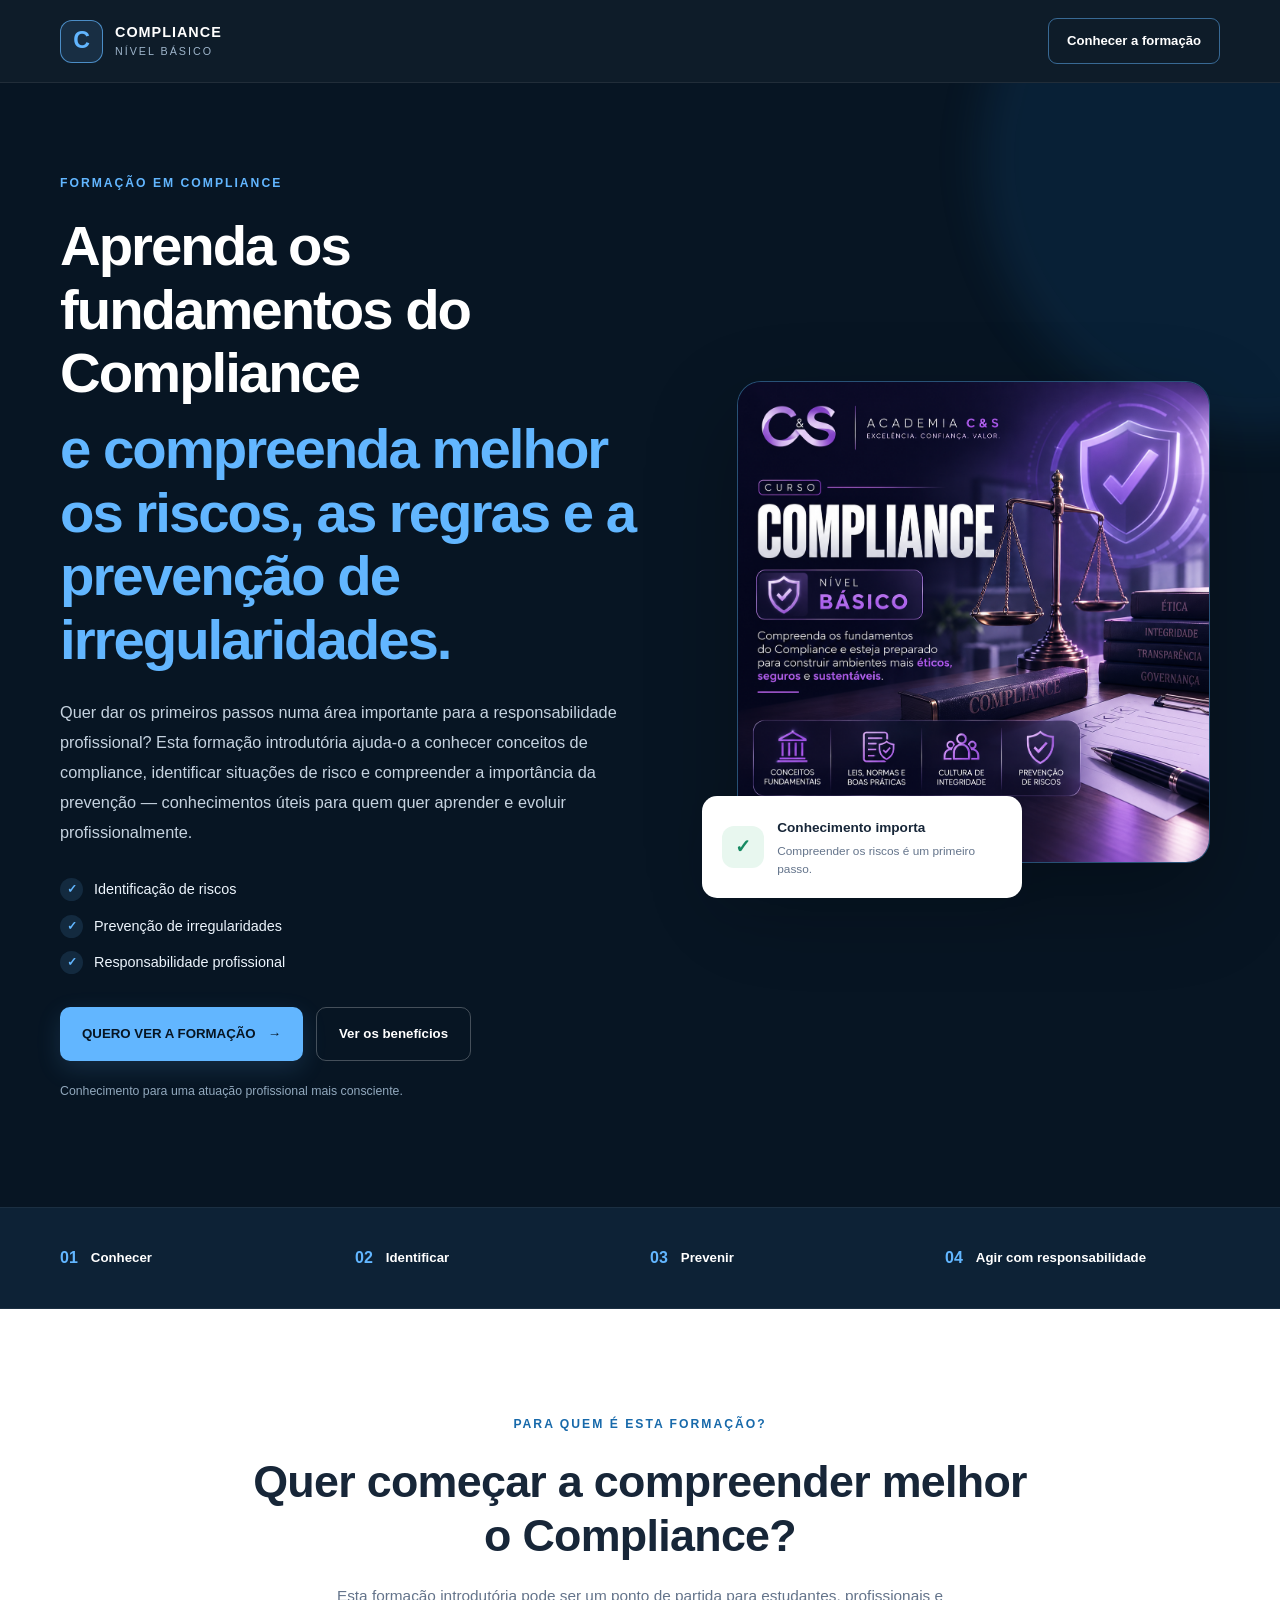
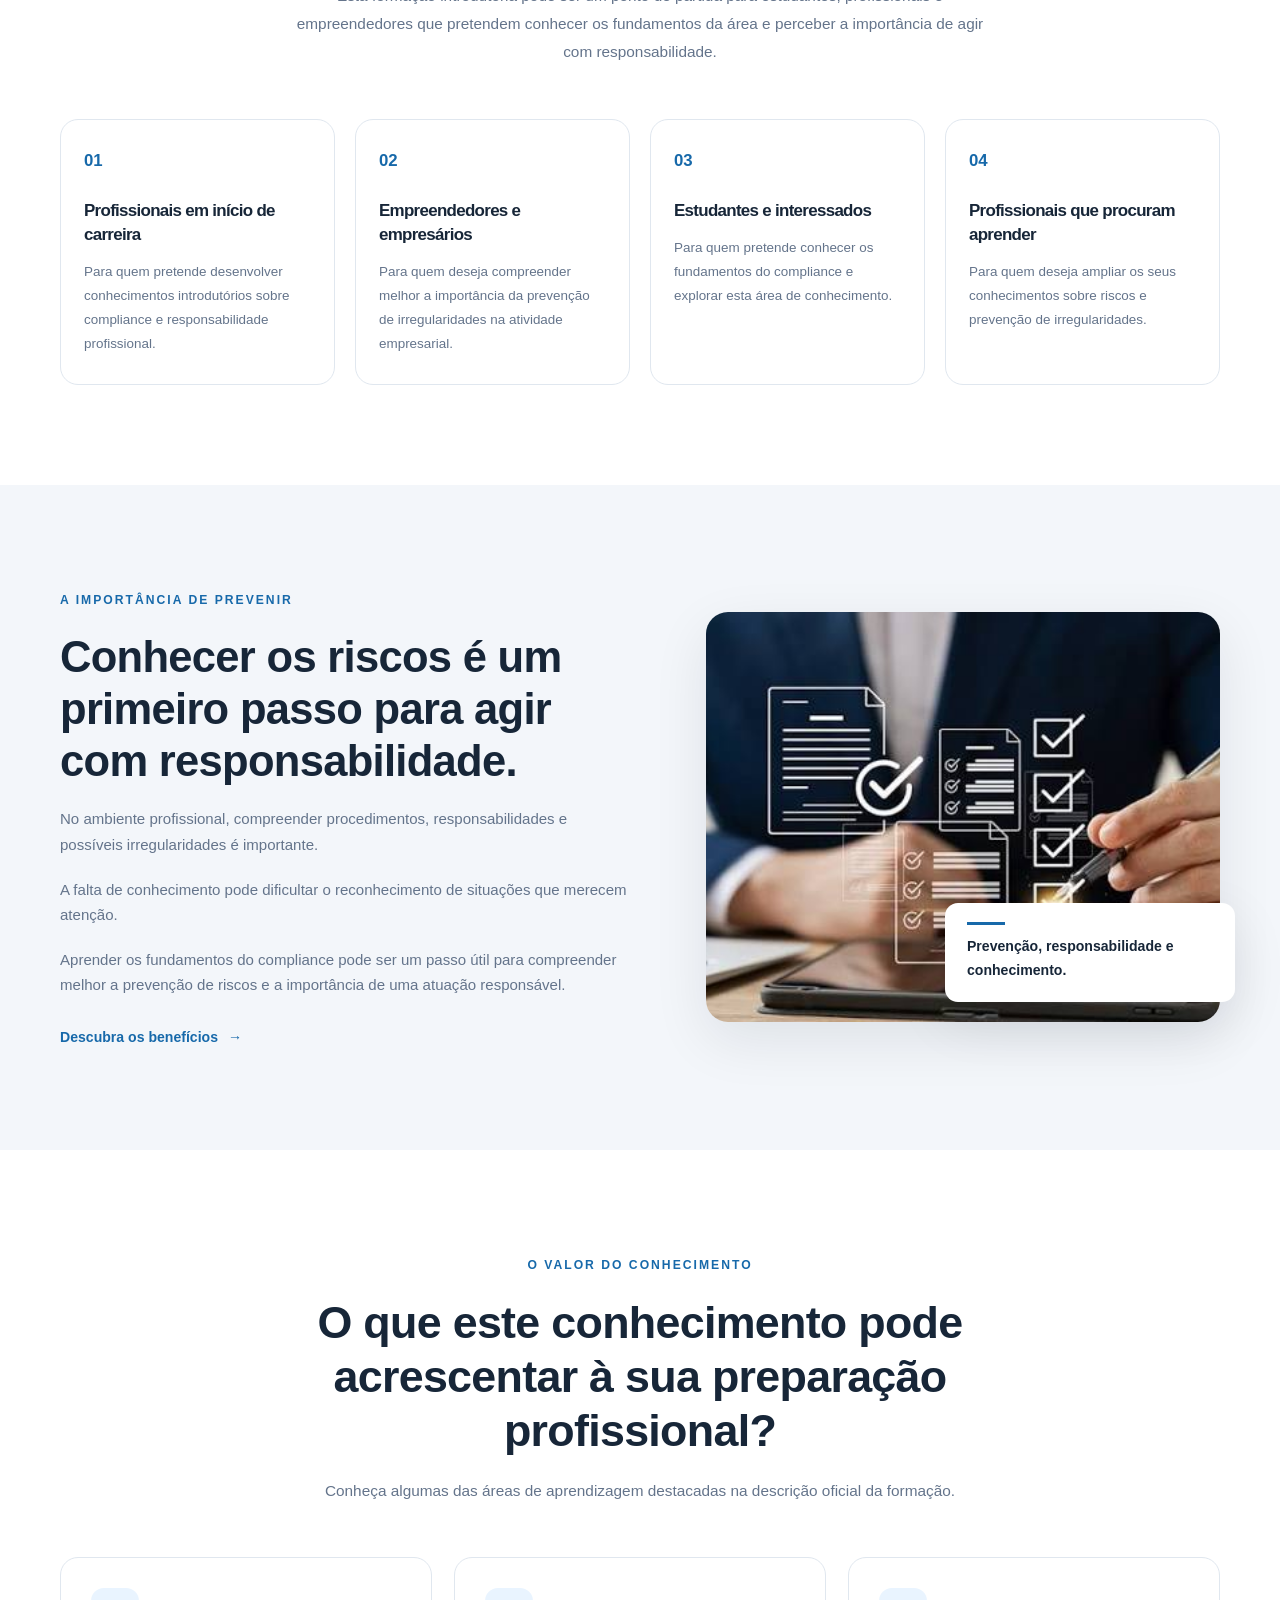
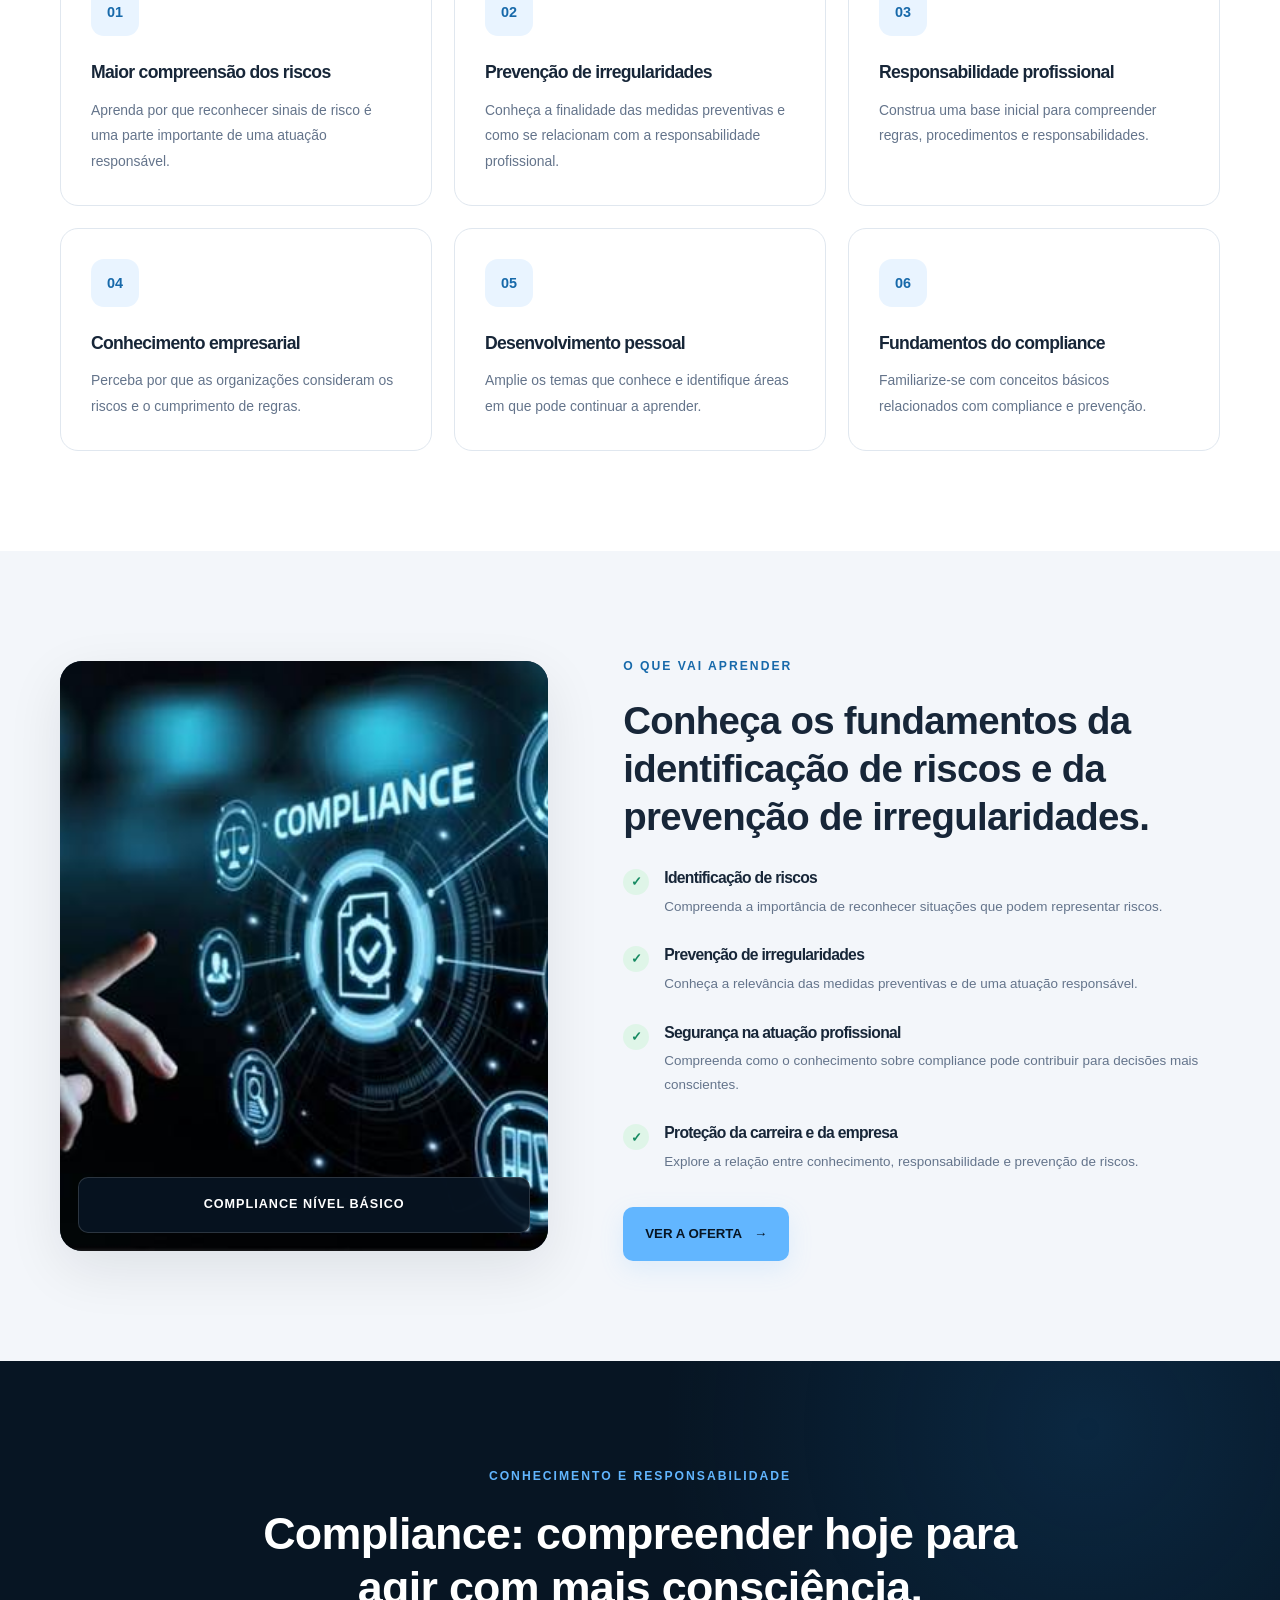
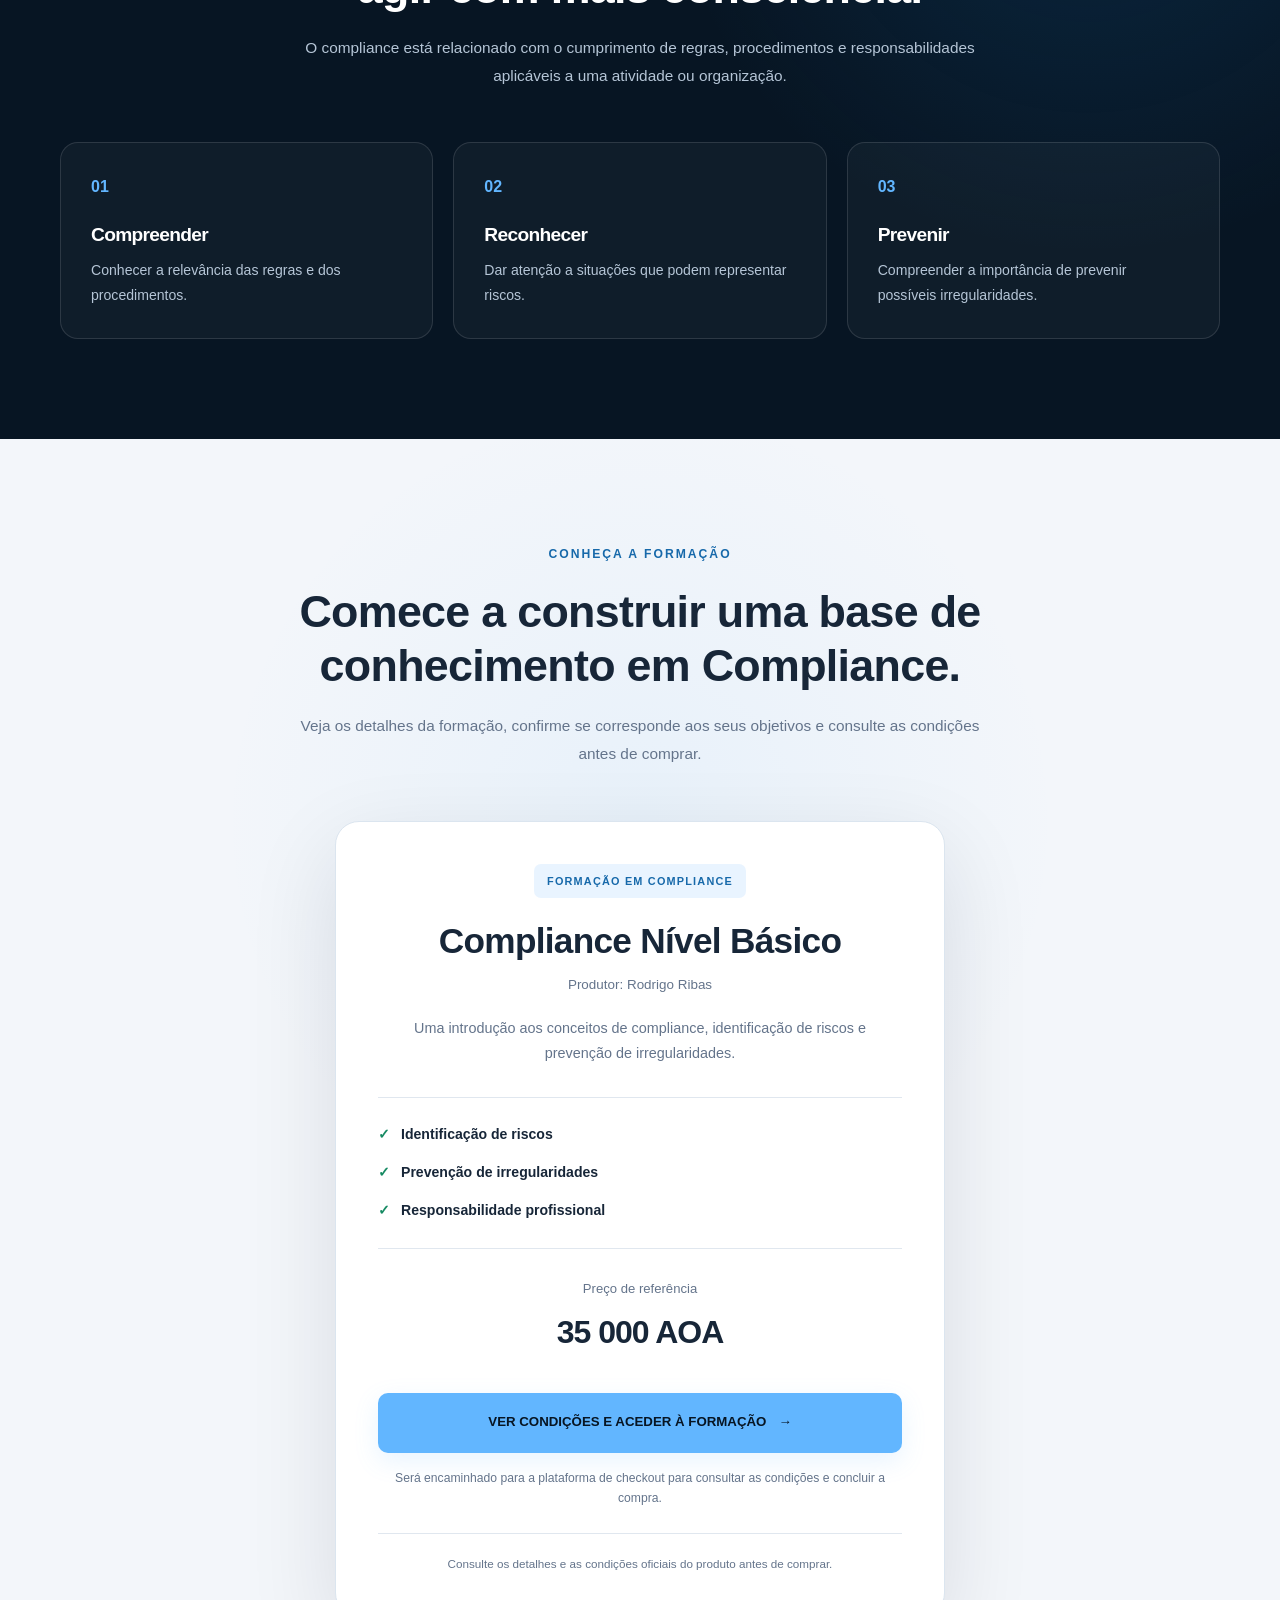
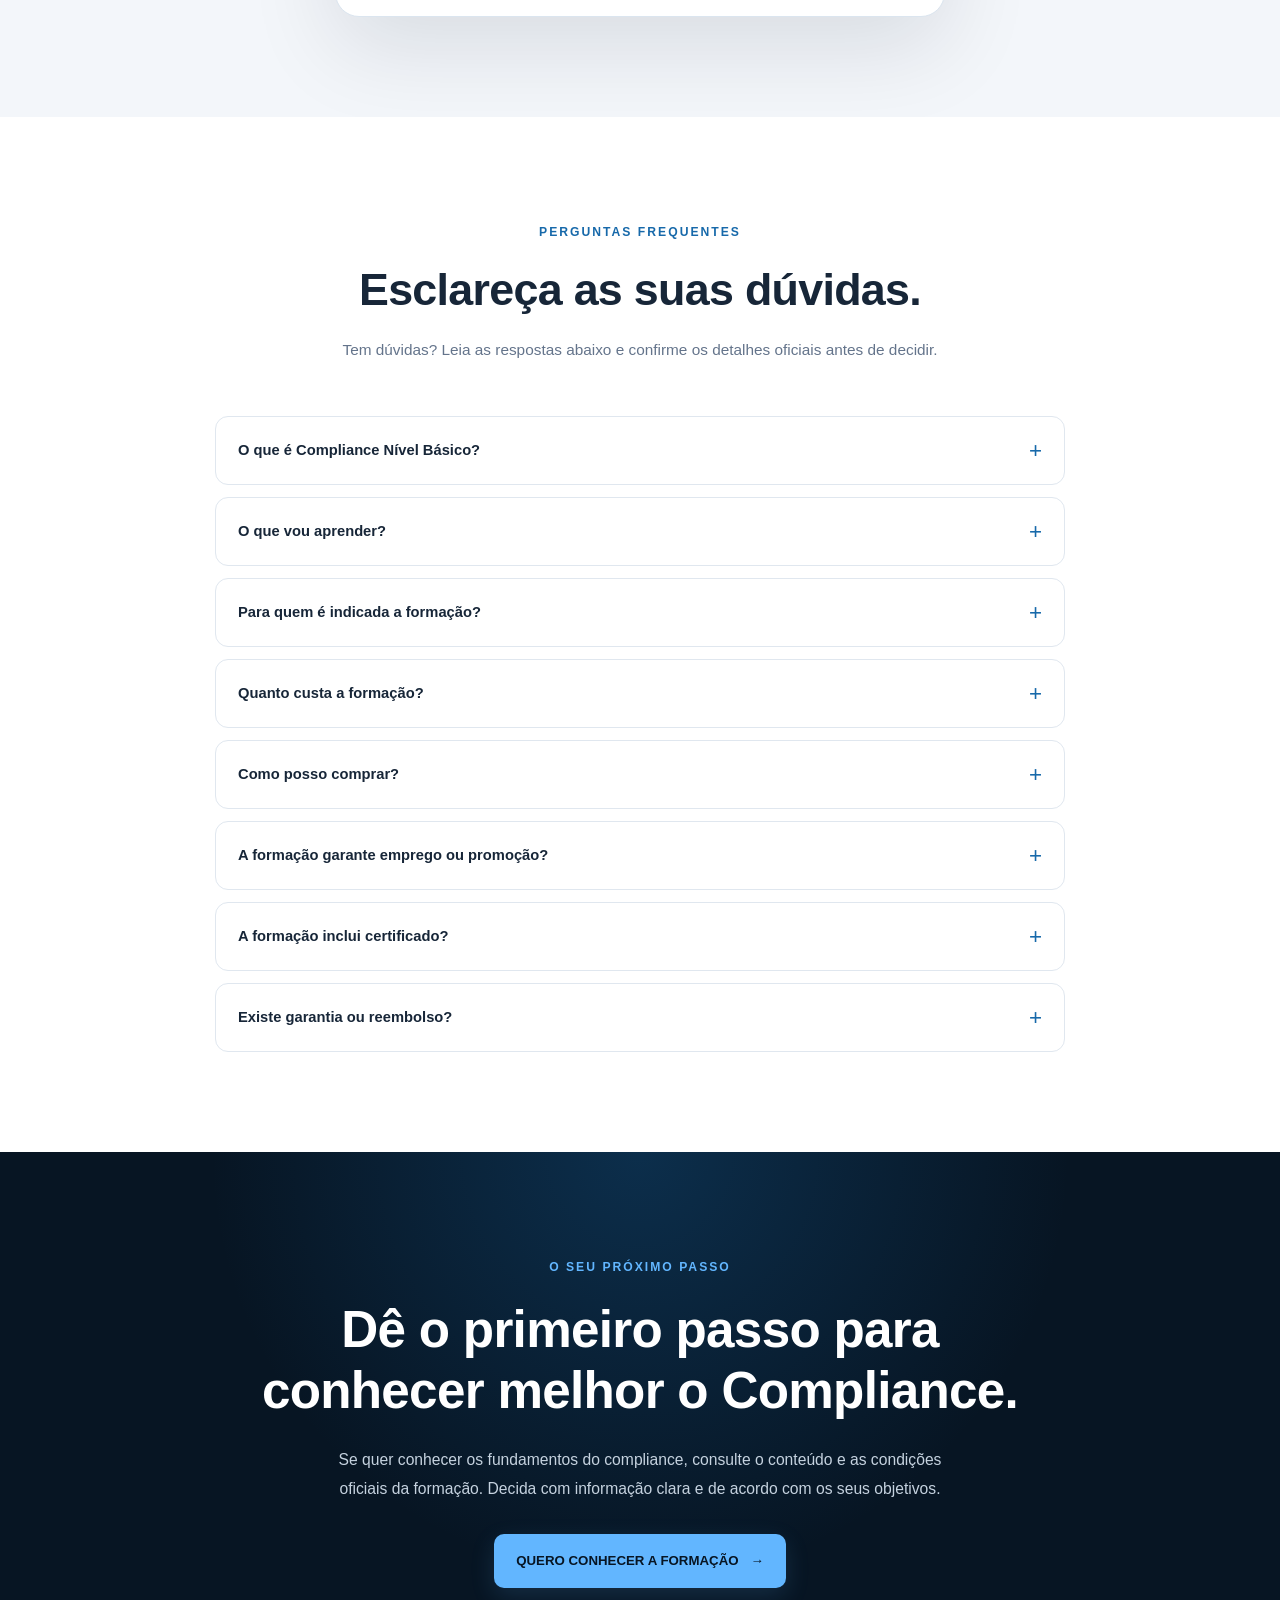
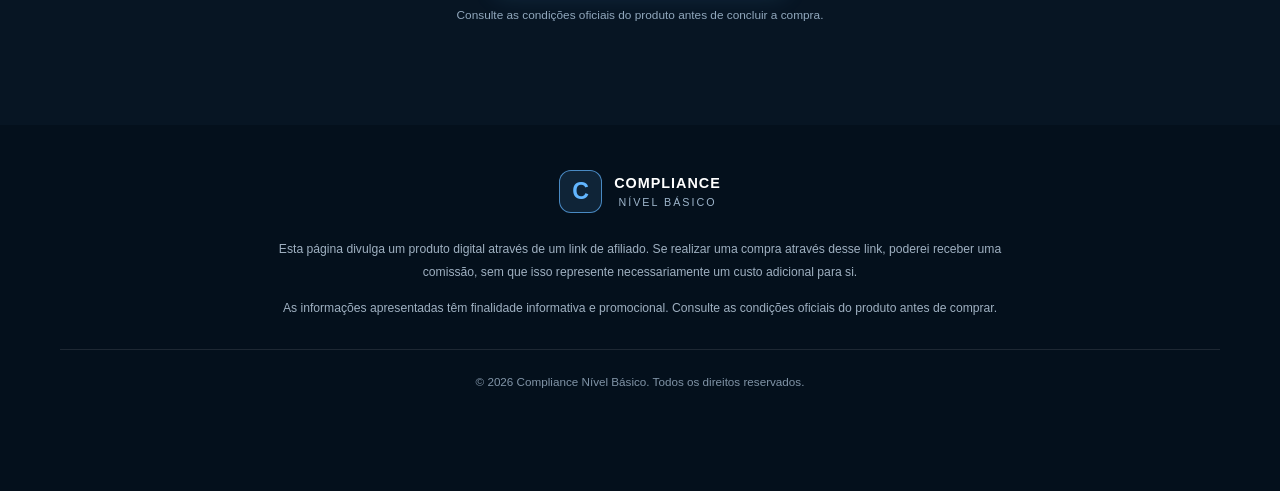
==== commit c55d8496: "Strengthen course benefits and purchase FAQ clarity" ====
--- a/index.html
+++ b/index.html
@@ -408,8 +408,7 @@
                         </h3>
 
                         <p>
-                            Compreenda a importância de identificar
-                            situações que podem representar riscos.
+                            Aprenda por que reconhecer sinais de risco é uma parte importante de uma atuação responsável.
                         </p>
 
                     </article>
@@ -423,8 +422,7 @@
                         </h3>
 
                         <p>
-                            Conheça a relevância das medidas
-                            preventivas e de uma atuação responsável.
+                            Conheça a finalidade das medidas preventivas e como se relacionam com a responsabilidade profissional.
                         </p>
 
                     </article>
@@ -438,8 +436,7 @@
                         </h3>
 
                         <p>
-                            Desenvolva uma compreensão introdutória
-                            das responsabilidades associadas ao compliance.
+                            Construa uma base inicial para compreender regras, procedimentos e responsabilidades.
                         </p>
 
                     </article>
@@ -453,8 +450,7 @@
                         </h3>
 
                         <p>
-                            Explore a importância do compliance
-                            na compreensão dos riscos das organizações.
+                            Perceba por que as organizações consideram os riscos e o cumprimento de regras.
                         </p>
 
                     </article>
@@ -468,8 +464,7 @@
                         </h3>
 
                         <p>
-                            Acrescente uma nova área de aprendizagem
-                            à sua preparação profissional.
+                            Amplie os temas que conhece e identifique áreas em que pode continuar a aprender.
                         </p>
 
                     </article>
@@ -483,8 +478,7 @@
                         </h3>
 
                         <p>
-                            Conheça conceitos introdutórios
-                            relacionados com riscos e prevenção.
+                            Familiarize-se com conceitos básicos relacionados com compliance e prevenção.
                         </p>
 
                     </article>
@@ -839,8 +833,7 @@
                     </h2>
 
                     <p>
-                        Consulte as informações disponíveis
-                        antes de tomar a sua decisão.
+                        Tem dúvidas? Leia as respostas abaixo e confirme os detalhes oficiais antes de decidir.
                     </p>
 
                 </div>
@@ -870,10 +863,7 @@
                         </summary>
 
                         <p>
-                            A descrição oficial destaca a
-                            identificação de riscos, a prevenção
-                            de irregularidades e a importância
-                            de agir com segurança.
+                            A página apresenta a formação como uma introdução à identificação de riscos, à prevenção de irregularidades e à responsabilidade profissional. Consulte a oferta oficial para confirmar o programa completo.
                         </p>
 
                     </details>
@@ -900,10 +890,7 @@
                         </summary>
 
                         <p>
-                            O preço informado para o produto
-                            é de 35.000 AOA. Uma promoção só
-                            será apresentada quando existir
-                            um preço promocional confirmado.
+                            O preço de referência indicado nesta página é de 35.000 AOA. Confirme o preço final e eventuais taxas diretamente no checkout antes de pagar.
                         </p>
 
                     </details>
@@ -915,10 +902,7 @@
                         </summary>
 
                         <p>
-                            Clique num dos botões de acesso
-                            à formação. Será encaminhado para
-                            a plataforma de checkout, onde
-                            poderá consultar as condições de compra.
+                            Clique no botão de acesso para abrir o checkout. Leia as condições, confirme o preço e os métodos de pagamento disponíveis e só depois conclua a compra.
                         </p>
 
                     </details>
@@ -945,10 +929,7 @@
                         </summary>
 
                         <p>
-                            Não dispomos de confirmação sobre
-                            a emissão de certificado. Consulte
-                            os detalhes oficiais do produto
-                            antes de comprar.
+                            A emissão de certificado não está confirmada nesta página. Pergunte ao produtor ou consulte a descrição oficial antes de comprar.
                         </p>
 
                     </details>
@@ -960,9 +941,7 @@
                         </summary>
 
                         <p>
-                            Consulte as condições de garantia
-                            e reembolso diretamente na plataforma
-                            de checkout antes de concluir a compra.
+                            As condições de garantia e reembolso não estão confirmadas nesta página. Consulte-as no checkout ou junto do produtor antes de pagar.
                         </p>
 
                     </details>
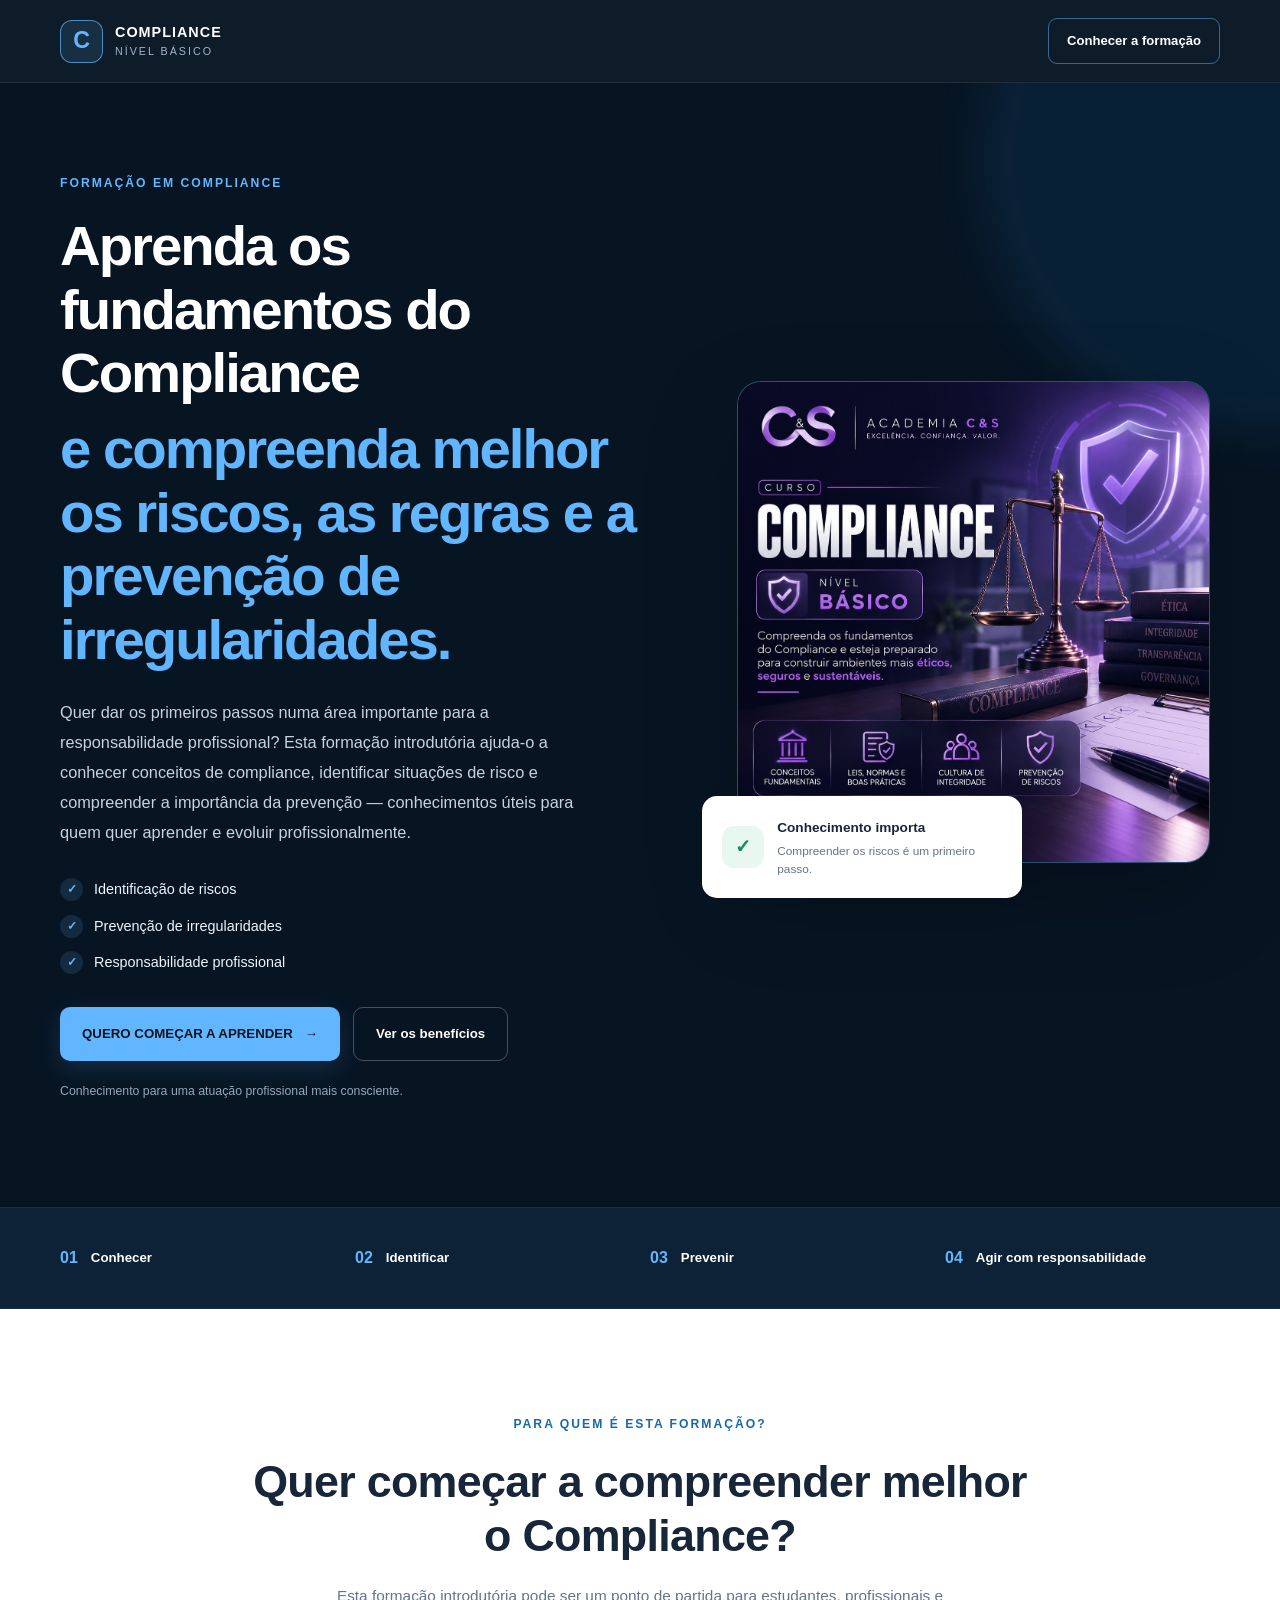
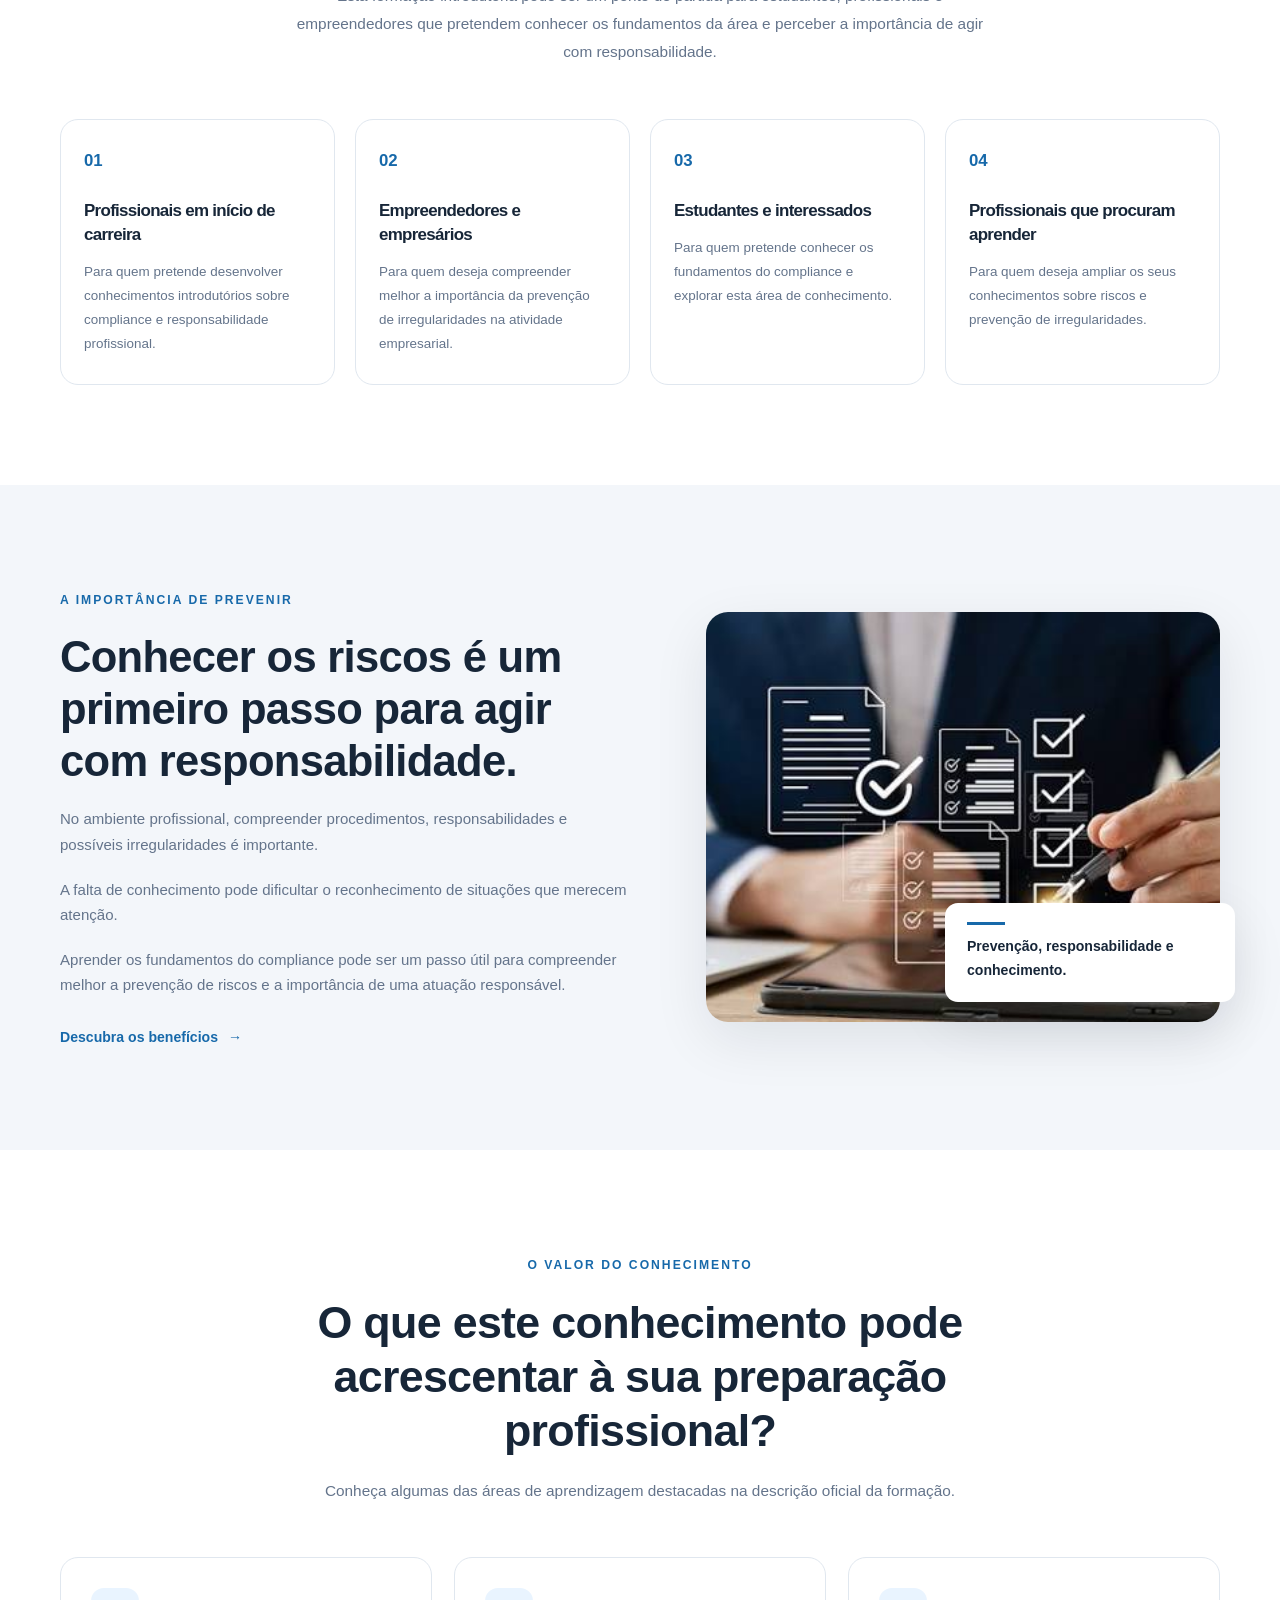
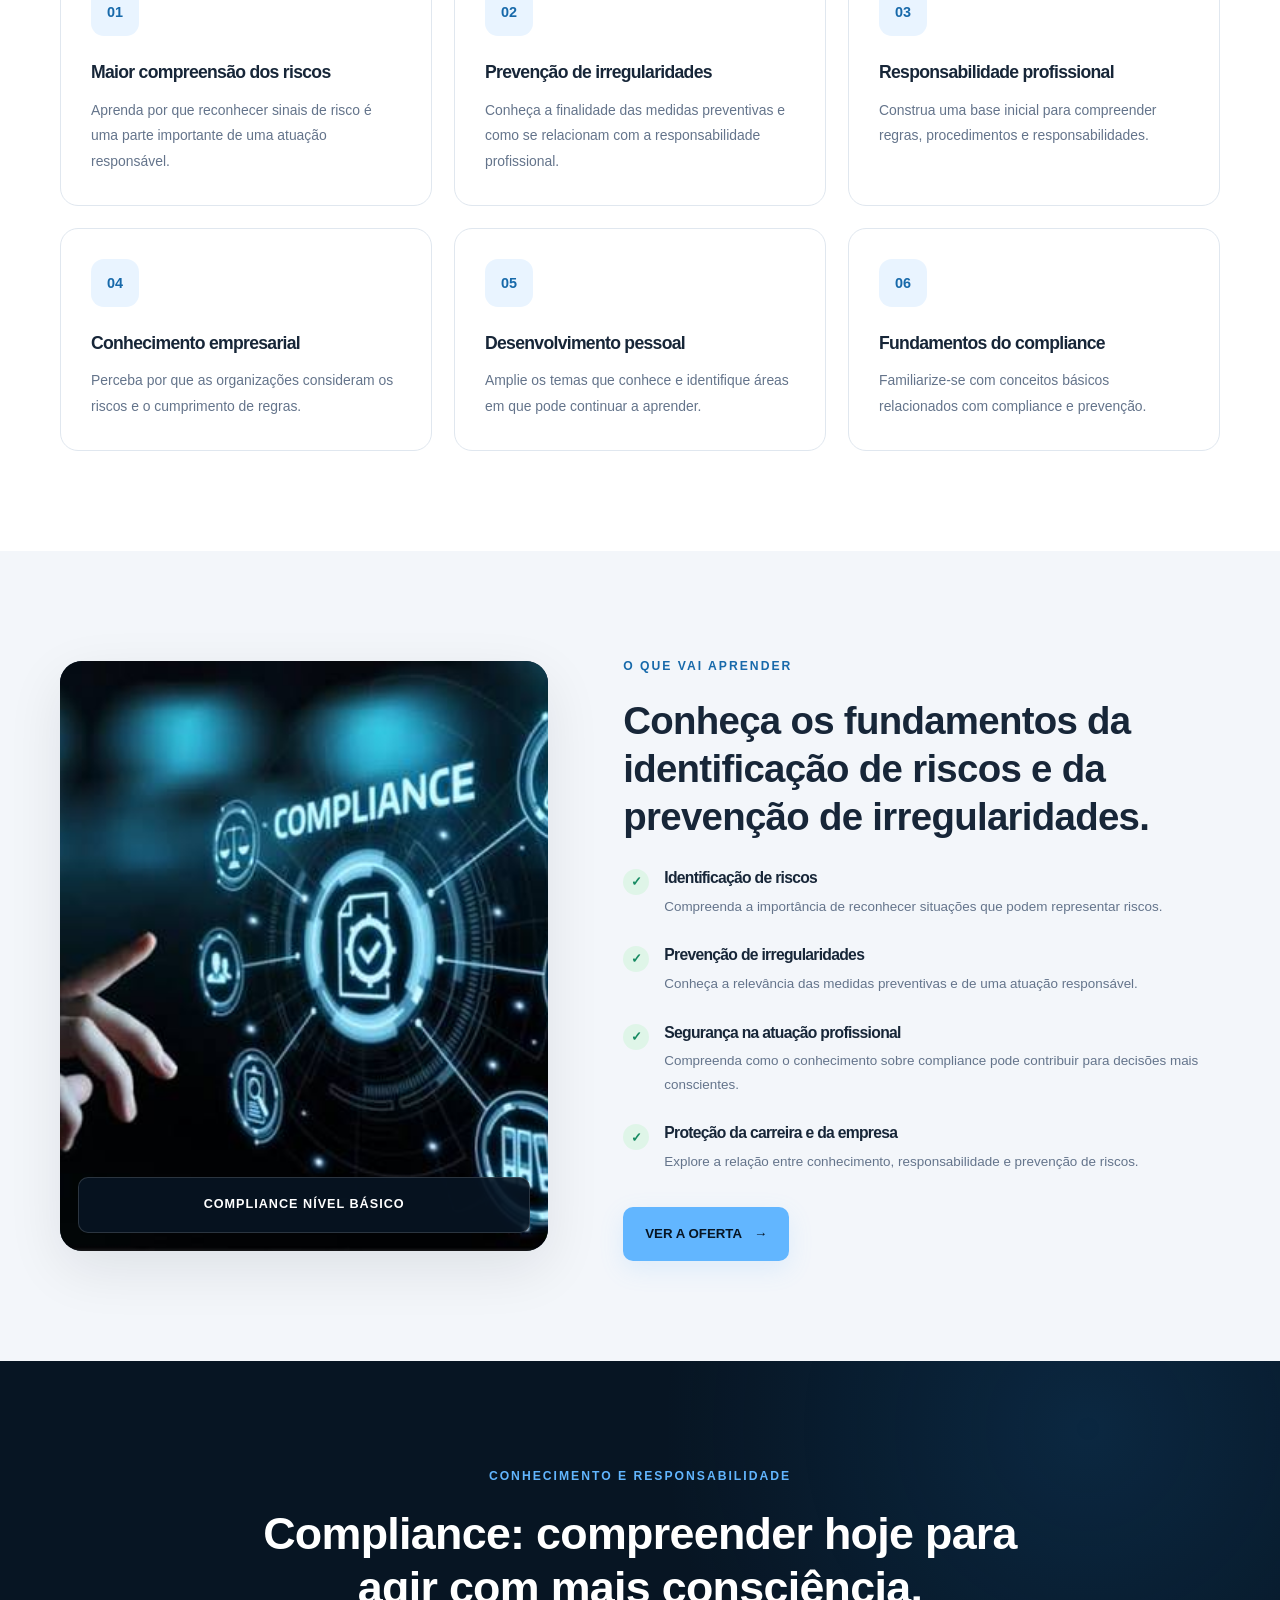
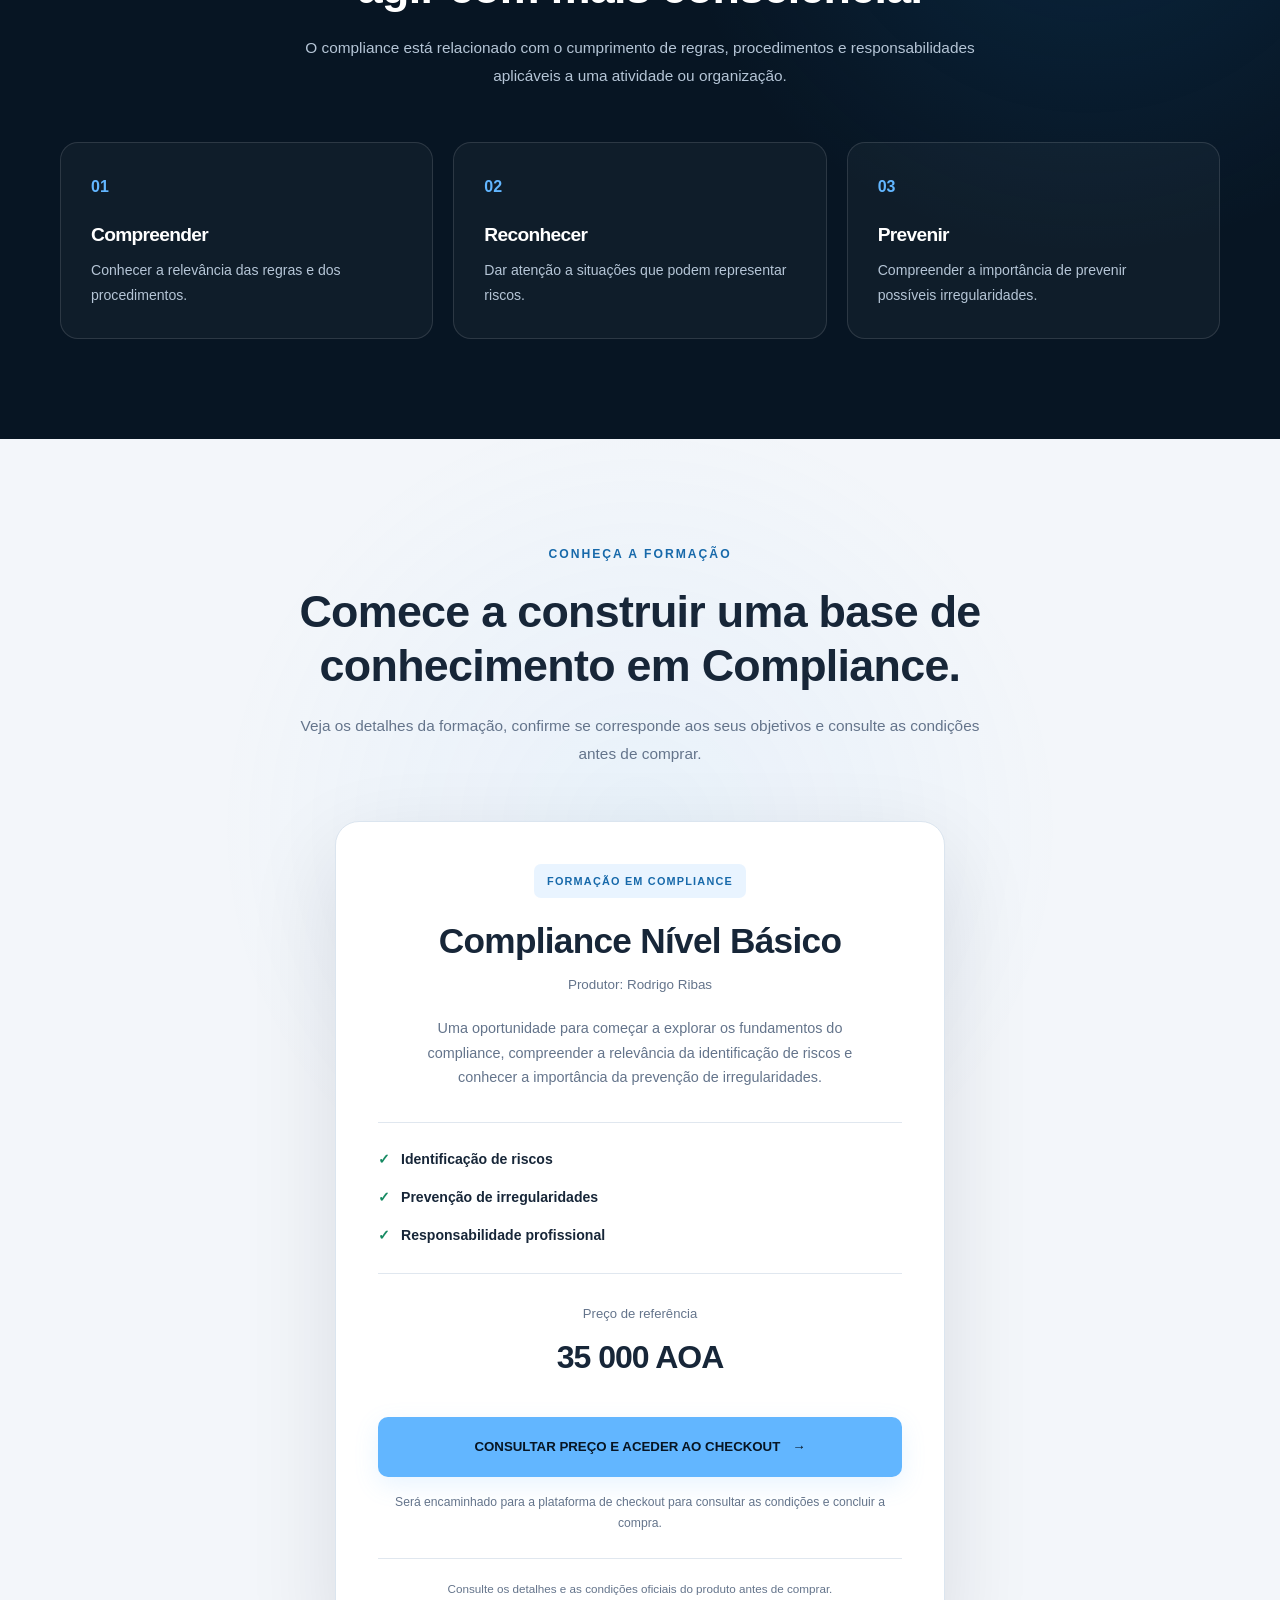
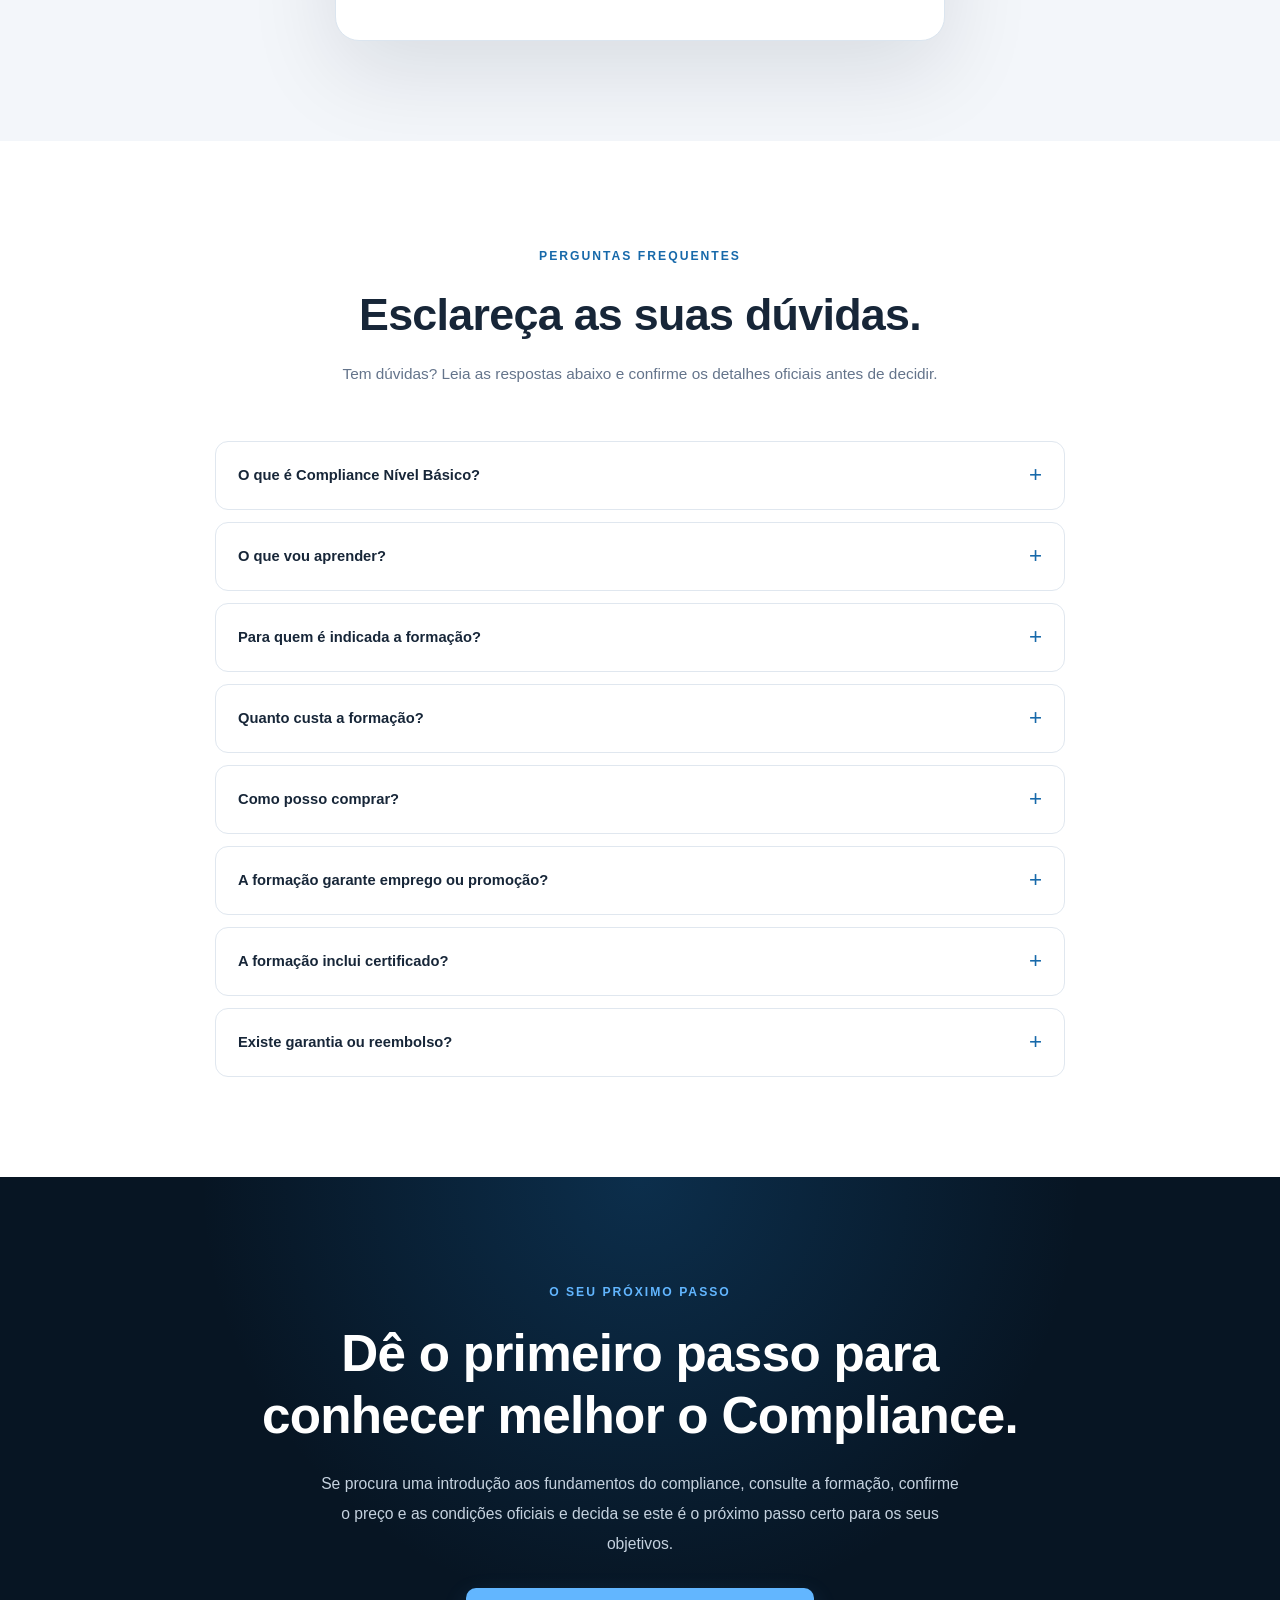
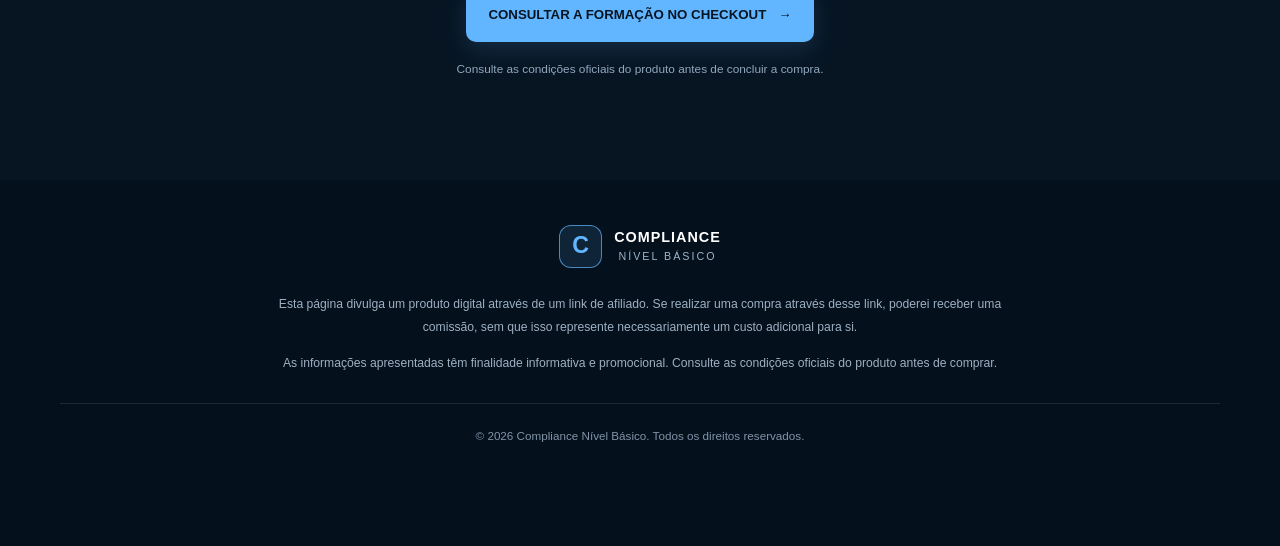
==== commit 20046436: "Refine sales messaging and make checkout action clearer" ====
--- a/index.html
+++ b/index.html
@@ -134,7 +134,7 @@
                     <div class="hero-actions">
 
                         <a href="#oferta" class="button button-primary">
-                            QUERO VER A FORMAÇÃO
+                            QUERO COMEÇAR A APRENDER
                             <span aria-hidden="true">→</span>
                         </a>
 
@@ -698,7 +698,7 @@
                         </p>
 
                         <p class="offer-description">
-                            Uma introdução aos conceitos de compliance, identificação de riscos e prevenção de irregularidades.
+                            Uma oportunidade para começar a explorar os fundamentos do compliance, compreender a relevância da identificação de riscos e conhecer a importância da prevenção de irregularidades.
                         </p>
 
                     </div>
@@ -795,7 +795,7 @@
                         href="https://pay.kursinha.com/c/6a8a4a89295332d42e7bfa1b?afiliateId=6ac389dd7d7288b38e701a51"
                         class="button button-primary offer-button checkout-link"
                     >
-                        VER CONDIÇÕES E ACEDER À FORMAÇÃO
+                        CONSULTAR PREÇO E ACEDER AO CHECKOUT
                         <span aria-hidden="true">→</span>
                     </a>
 
@@ -967,14 +967,14 @@
                 </h2>
 
                 <p>
-                    Se quer conhecer os fundamentos do compliance, consulte o conteúdo e as condições oficiais da formação. Decida com informação clara e de acordo com os seus objetivos.
+                    Se procura uma introdução aos fundamentos do compliance, consulte a formação, confirme o preço e as condições oficiais e decida se este é o próximo passo certo para os seus objetivos.
                 </p>
 
                 <a
                     href="https://pay.kursinha.com/c/6a8a4a89295332d42e7bfa1b?afiliateId=6ac389dd7d7288b38e701a51"
                     class="button button-primary checkout-link"
                 >
-                    QUERO CONHECER A FORMAÇÃO
+                    CONSULTAR A FORMAÇÃO NO CHECKOUT
                     <span aria-hidden="true">→</span>
                 </a>
 
--- a/style.css
+++ b/style.css
@@ -1360,3 +1360,66 @@
     }
 
 }
+
+
+/* MELHORIAS DE CONVERSÃO E ACESSIBILIDADE */
+.button,
+.header-button,
+.text-link,
+.faq-item summary {
+    -webkit-tap-highlight-color: transparent;
+}
+
+.button:focus-visible,
+.header-button:focus-visible,
+.text-link:focus-visible,
+.faq-item summary:focus-visible {
+    outline: 3px solid var(--blue-light);
+    outline-offset: 4px;
+}
+
+.hero-description {
+    max-width: 58ch;
+    line-height: 1.85;
+}
+
+.offer-card {
+    scroll-margin-top: 90px;
+}
+
+@media (max-width: 700px) {
+    .hero-description {
+        font-size: 1rem;
+        line-height: 1.8;
+    }
+
+    .hero-actions .button,
+    .offer-button,
+    .final-cta .button,
+    .mobile-cta .button {
+        min-height: 54px;
+        padding: 15px 18px;
+        font-size: 0.82rem;
+        line-height: 1.4;
+        white-space: normal;
+        text-align: center;
+    }
+
+    .offer-features {
+        gap: 14px;
+    }
+
+    .offer-features > div {
+        align-items: flex-start;
+        line-height: 1.55;
+    }
+
+    .checkout-note,
+    .offer-disclaimer {
+        line-height: 1.7;
+    }
+
+    .faq-item summary {
+        line-height: 1.5;
+    }
+}
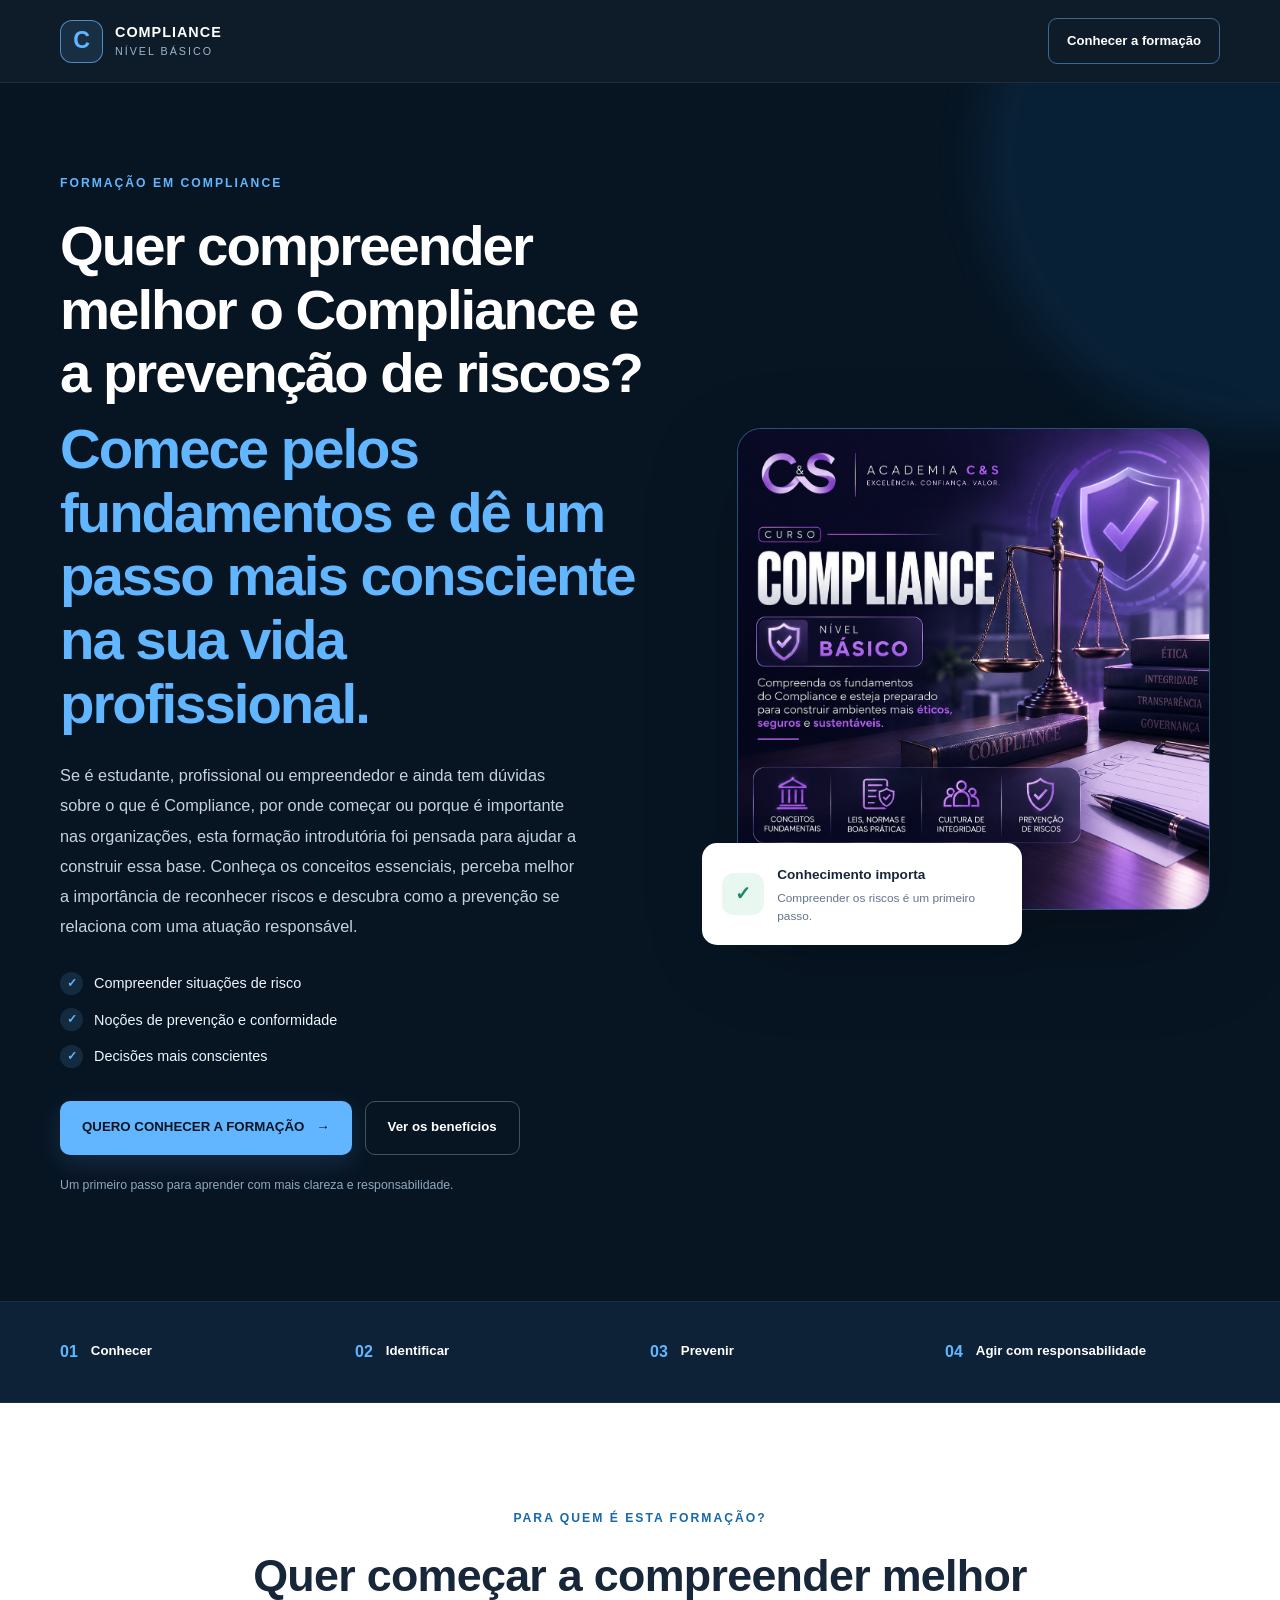
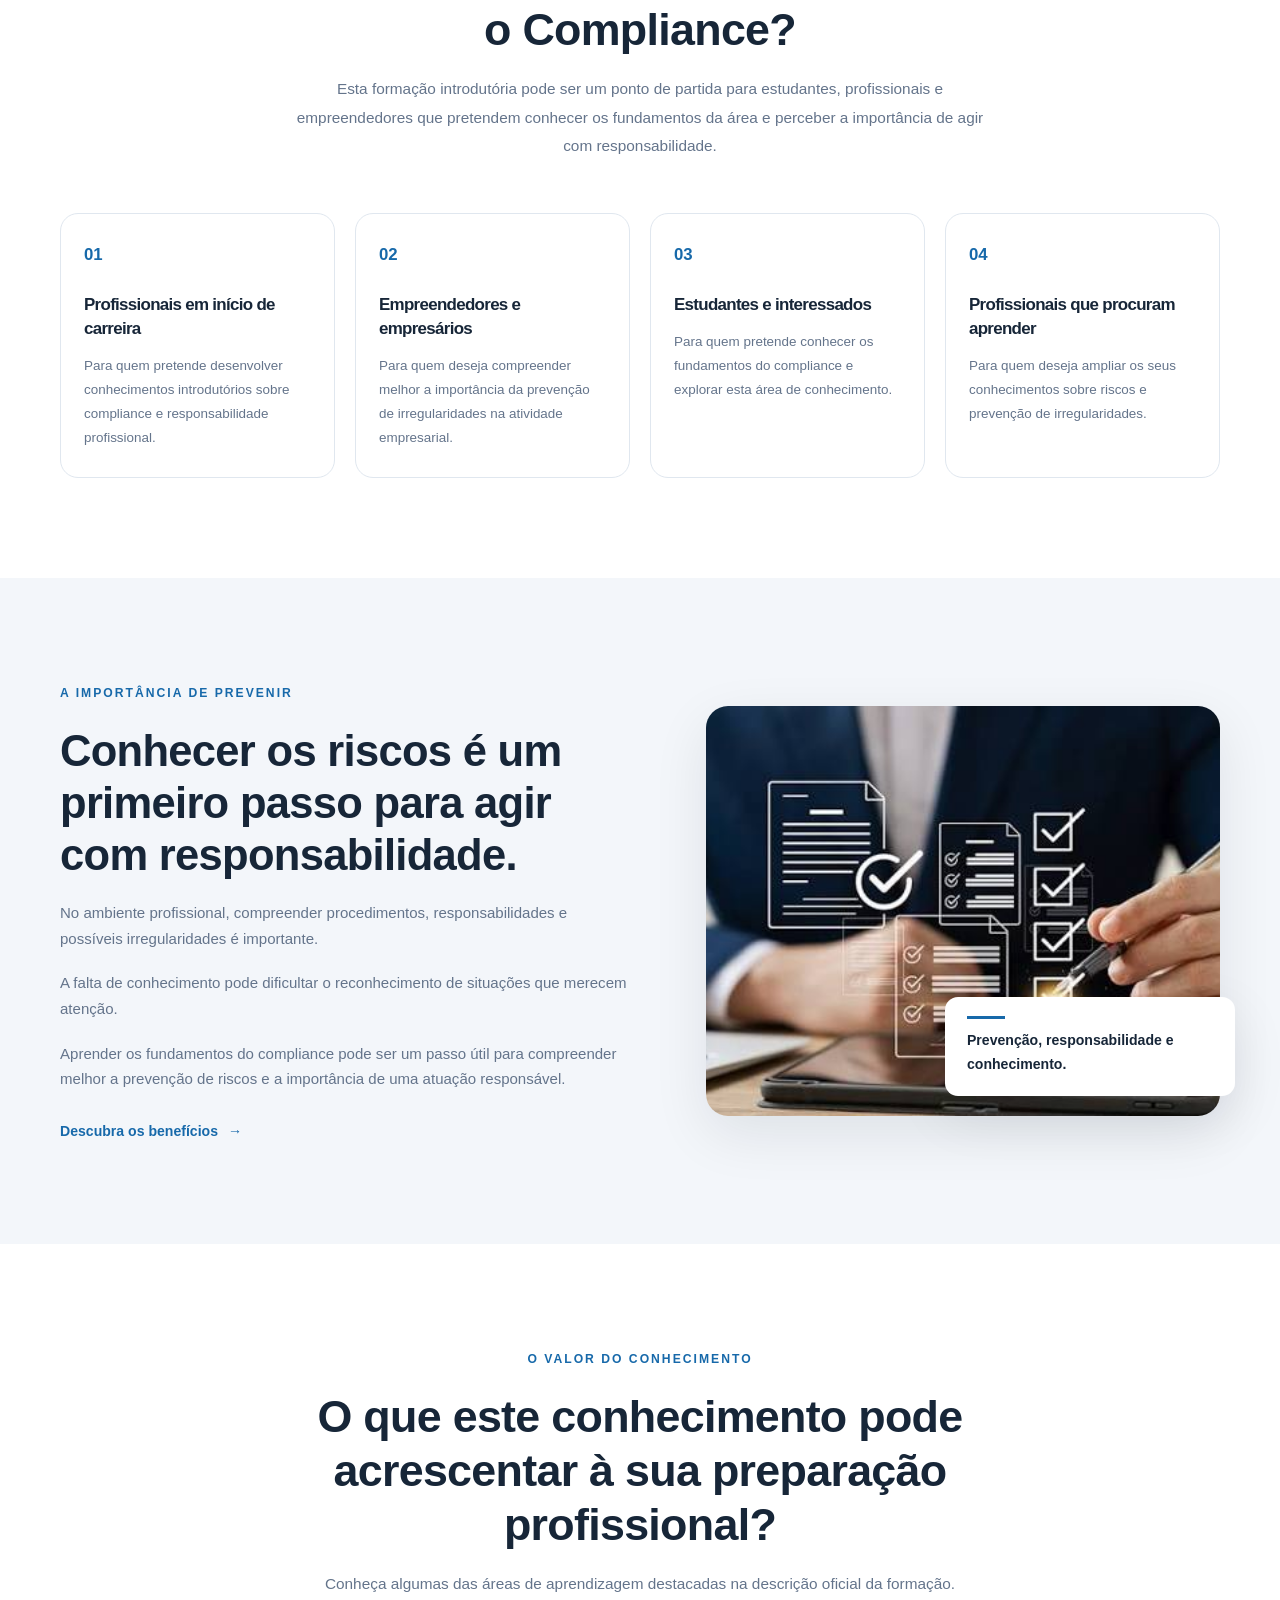
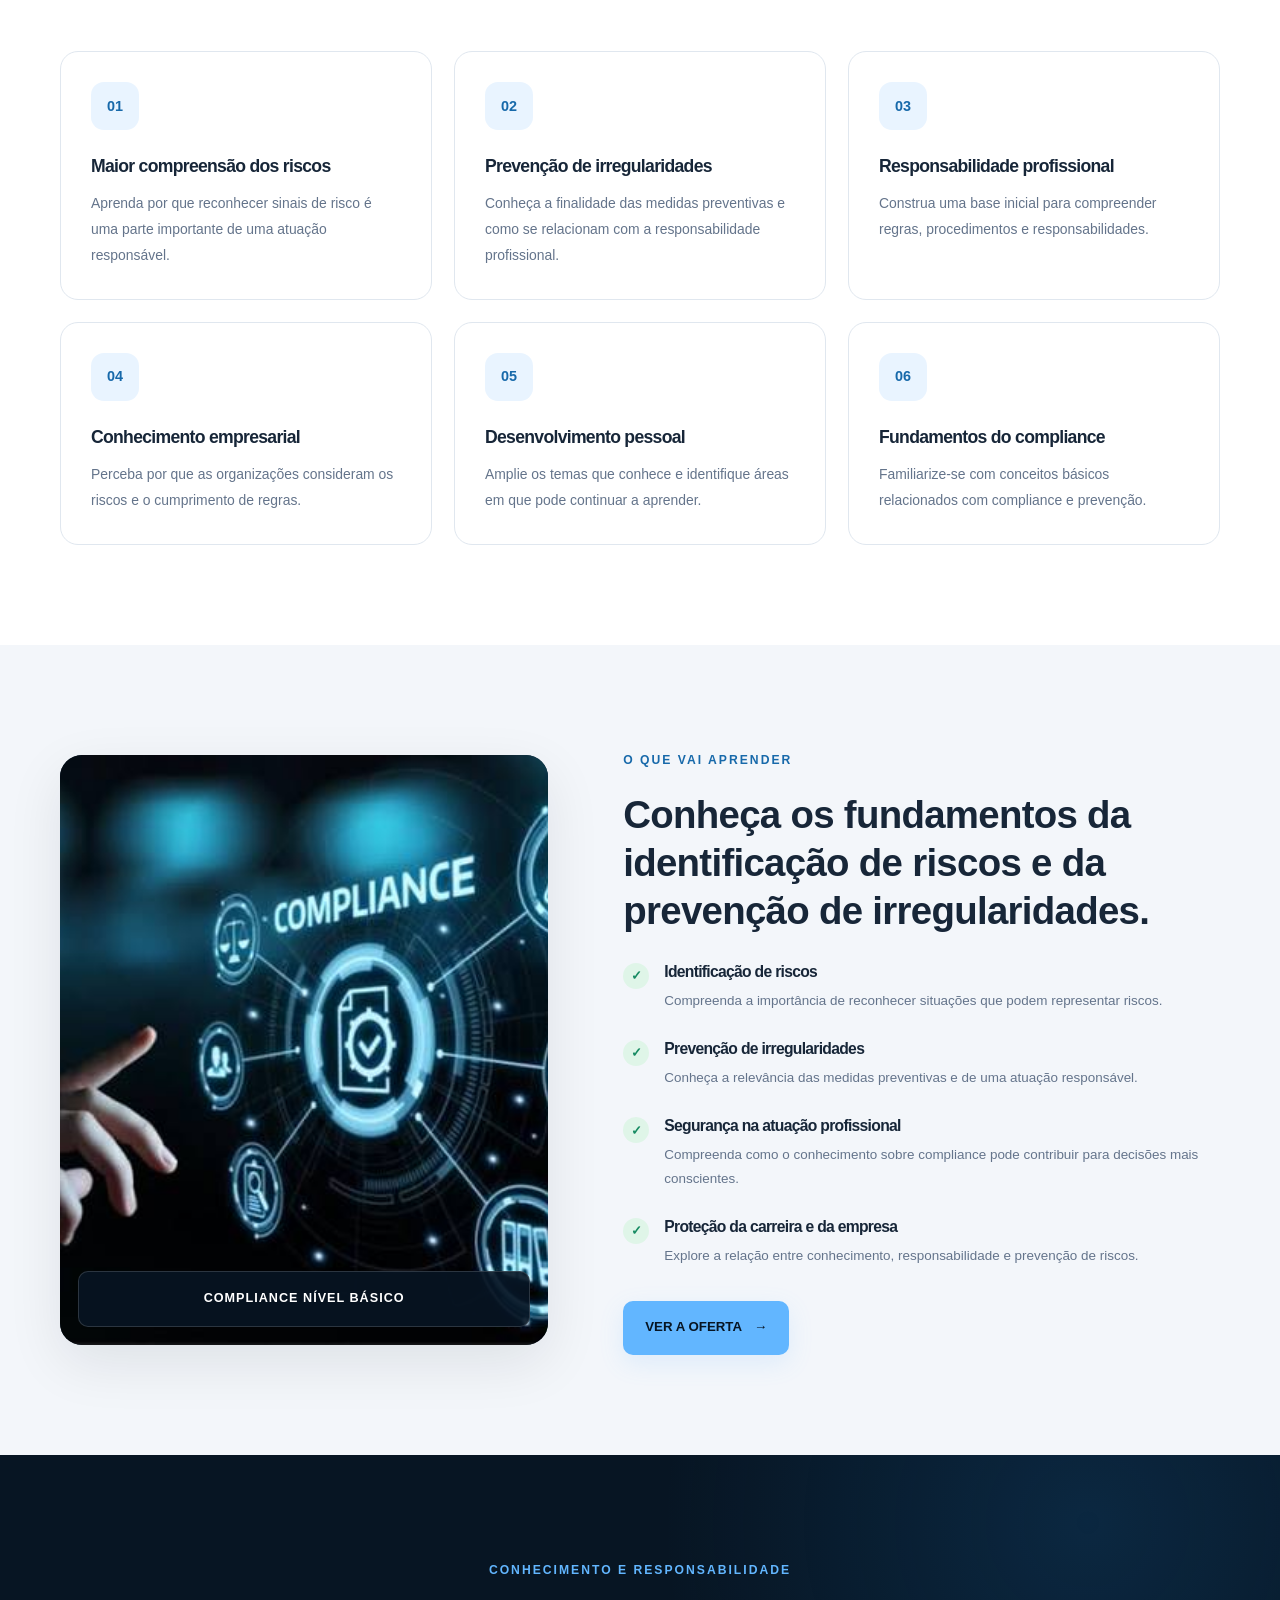
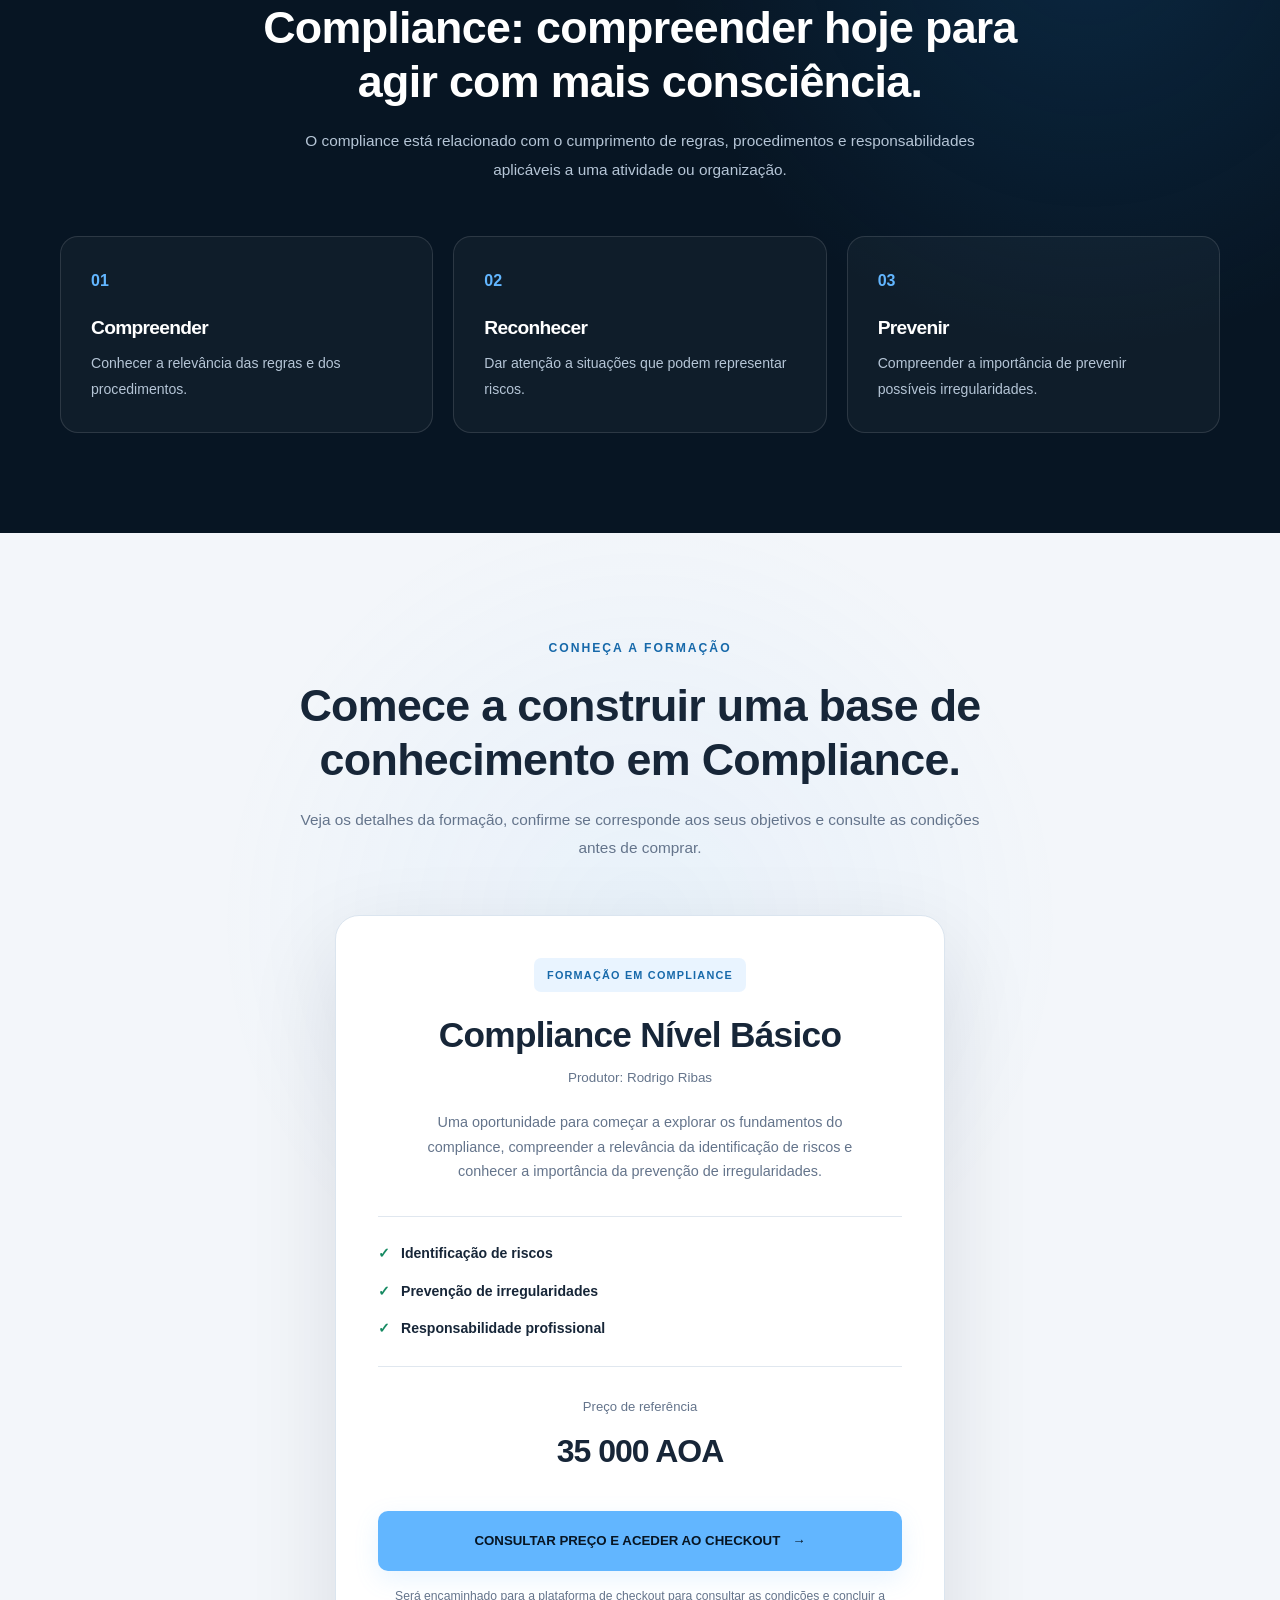
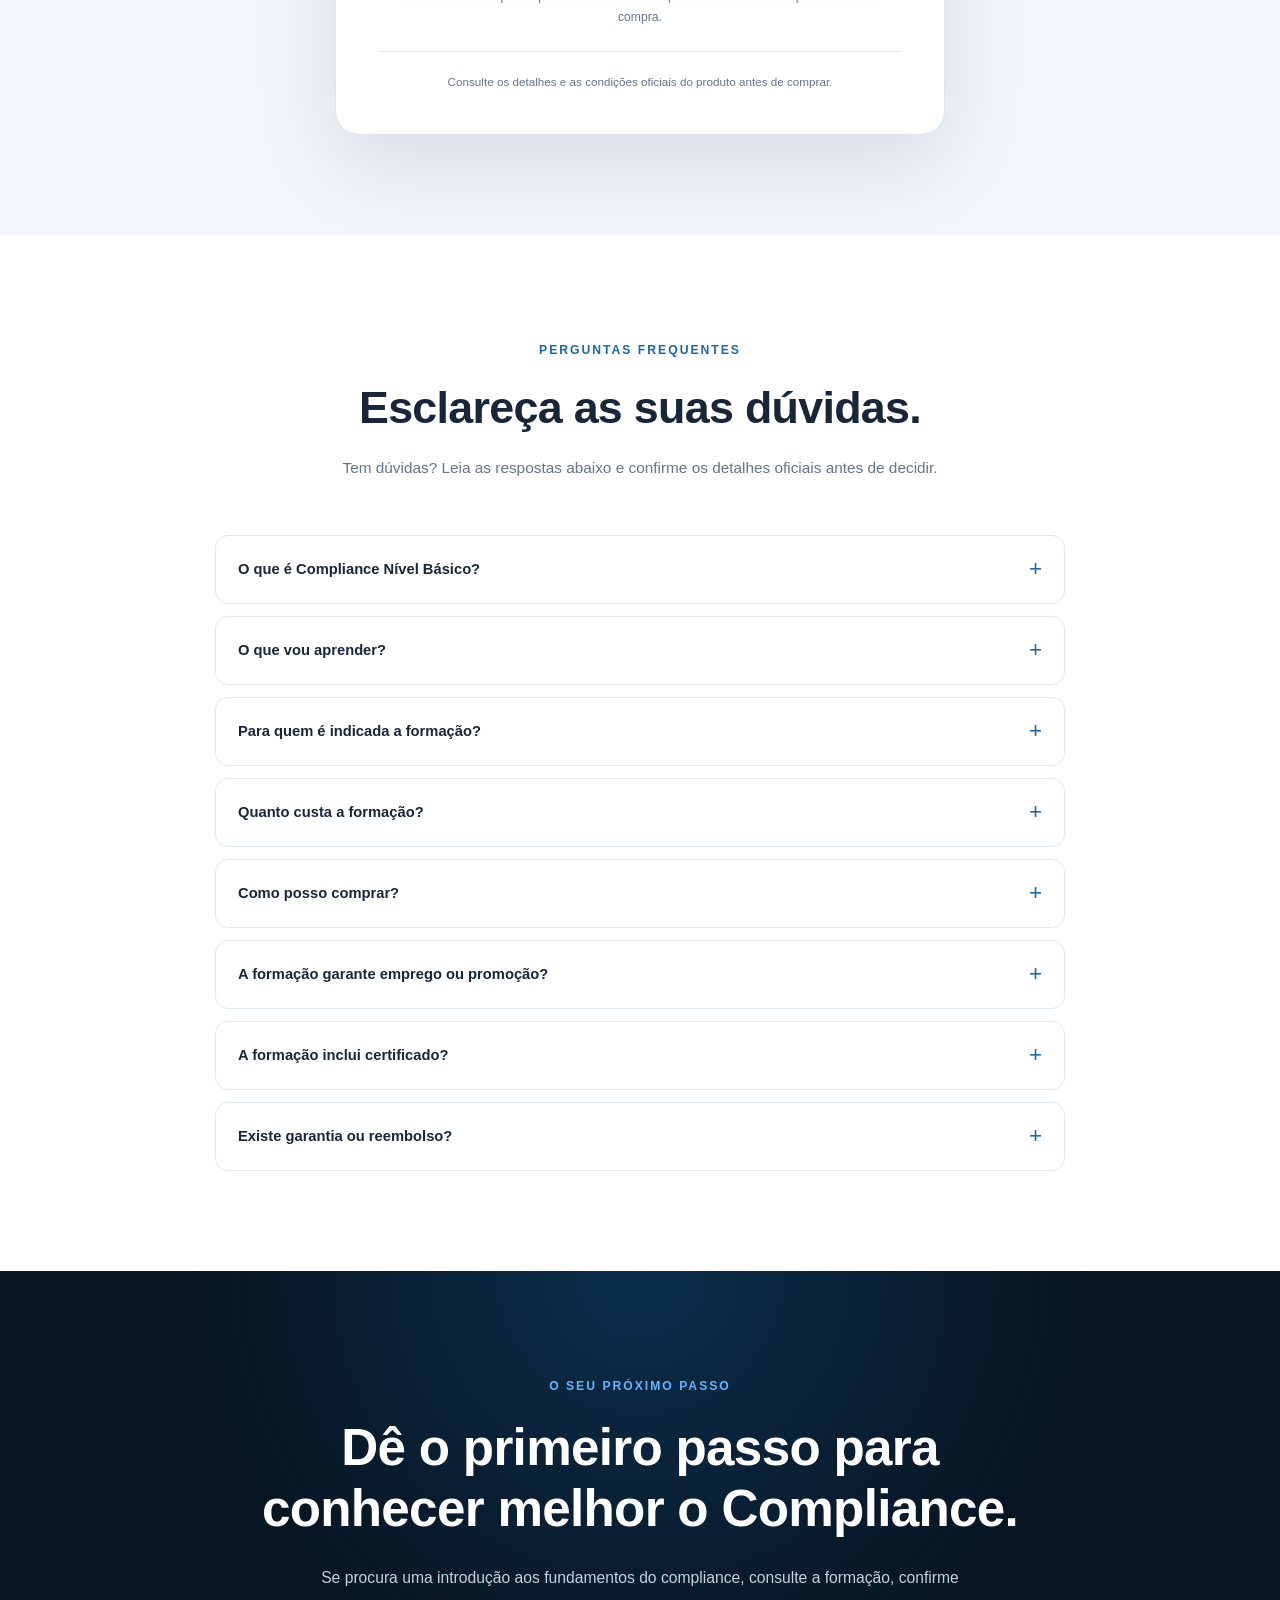
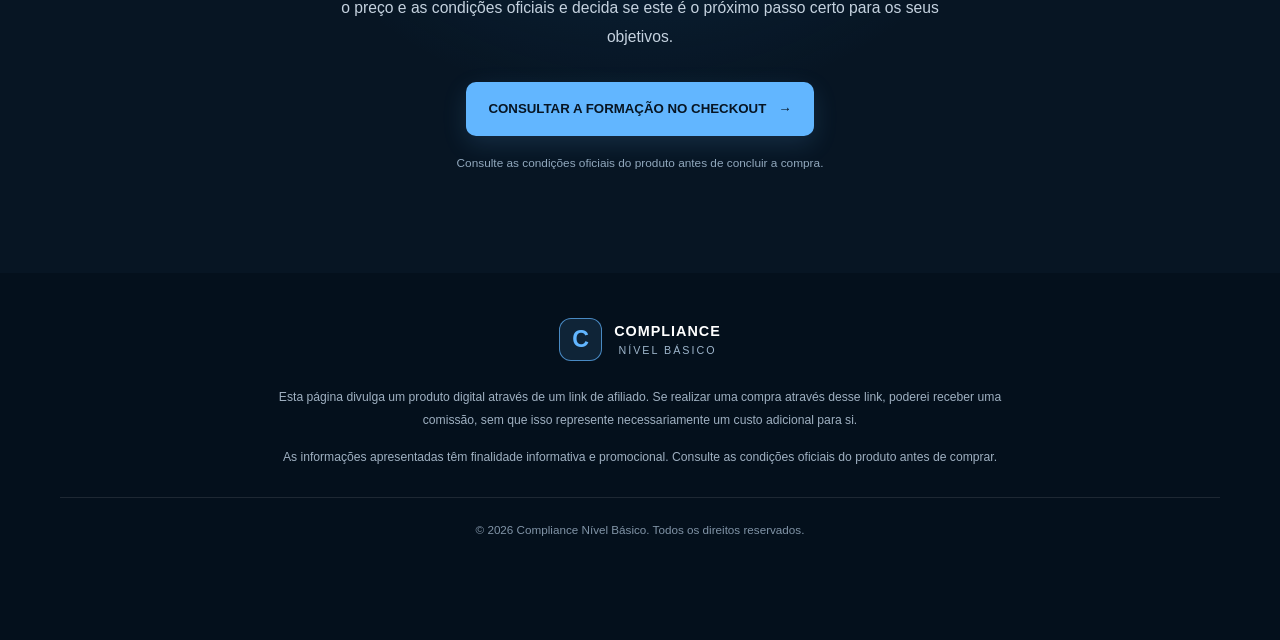
==== commit 9c5ae988: "Strengthen Compliance sales page opening and audience relevance" ====
--- a/index.html
+++ b/index.html
@@ -102,31 +102,31 @@
                     </span>
 
                     <h1>
-                        Aprenda os fundamentos do Compliance
+                        Quer compreender melhor o Compliance e a prevenção de riscos?
                         <span>
-                            e compreenda melhor os riscos, as regras e a prevenção de irregularidades.
+                            Comece pelos fundamentos e dê um passo mais consciente na sua vida profissional.
                         </span>
                     </h1>
 
                     <p class="hero-description">
-                        Quer dar os primeiros passos numa área importante para a responsabilidade profissional? Esta formação introdutória ajuda-o a conhecer conceitos de compliance, identificar situações de risco e compreender a importância da prevenção — conhecimentos úteis para quem quer aprender e evoluir profissionalmente.
+                        Se é estudante, profissional ou empreendedor e ainda tem dúvidas sobre o que é Compliance, por onde começar ou porque é importante nas organizações, esta formação introdutória foi pensada para ajudar a construir essa base. Conheça os conceitos essenciais, perceba melhor a importância de reconhecer riscos e descubra como a prevenção se relaciona com uma atuação responsável.
                     </p>
 
                     <div class="hero-benefits">
 
                         <div class="hero-benefit">
                             <span class="check-icon">✓</span>
-                            Identificação de riscos
+                            Compreender situações de risco
                         </div>
 
                         <div class="hero-benefit">
                             <span class="check-icon">✓</span>
-                            Prevenção de irregularidades
+                            Noções de prevenção e conformidade
                         </div>
 
                         <div class="hero-benefit">
                             <span class="check-icon">✓</span>
-                            Responsabilidade profissional
+                            Decisões mais conscientes
                         </div>
 
                     </div>
@@ -134,7 +134,7 @@
                     <div class="hero-actions">
 
                         <a href="#oferta" class="button button-primary">
-                            QUERO COMEÇAR A APRENDER
+                            QUERO CONHECER A FORMAÇÃO
                             <span aria-hidden="true">→</span>
                         </a>
 
@@ -145,8 +145,7 @@
                     </div>
 
                     <p class="hero-note">
-                        Conhecimento para uma atuação profissional
-                        mais consciente.
+                        Um primeiro passo para aprender com mais clareza e responsabilidade.
                     </p>
 
                 </div>
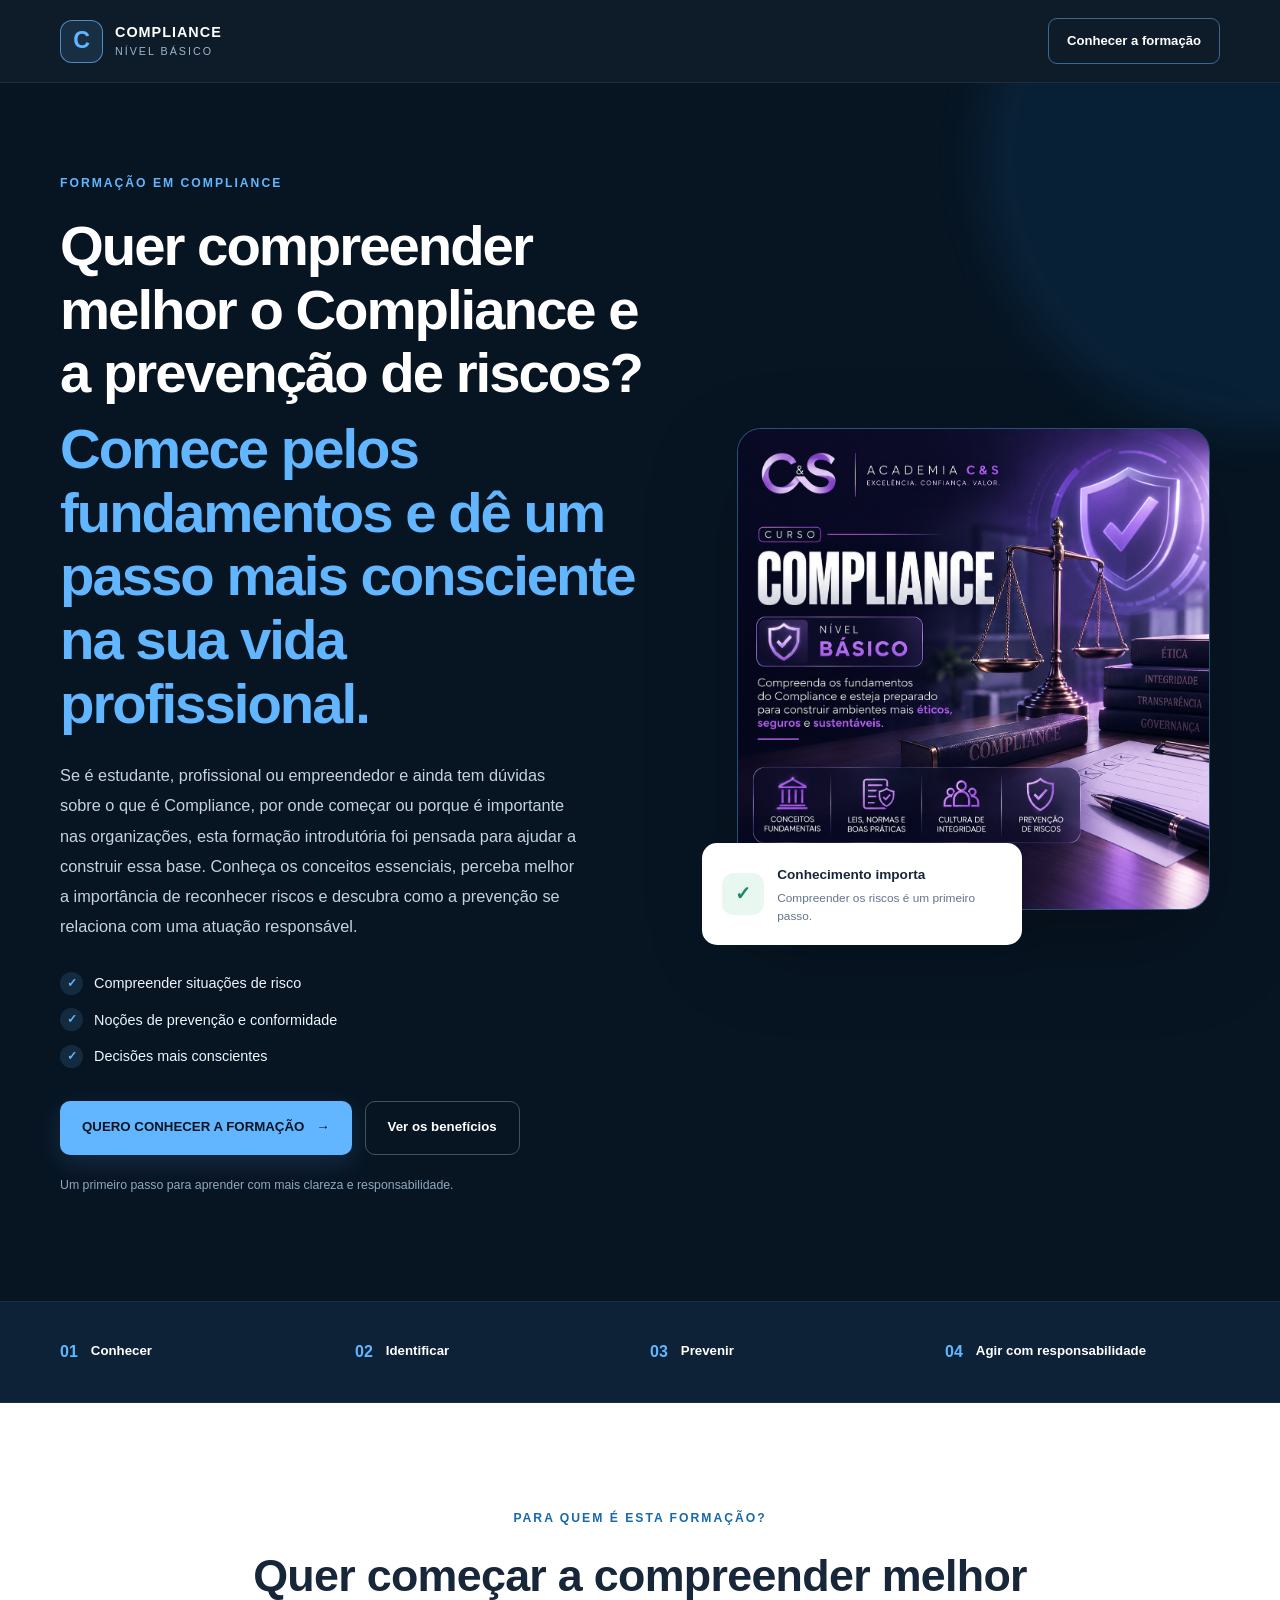
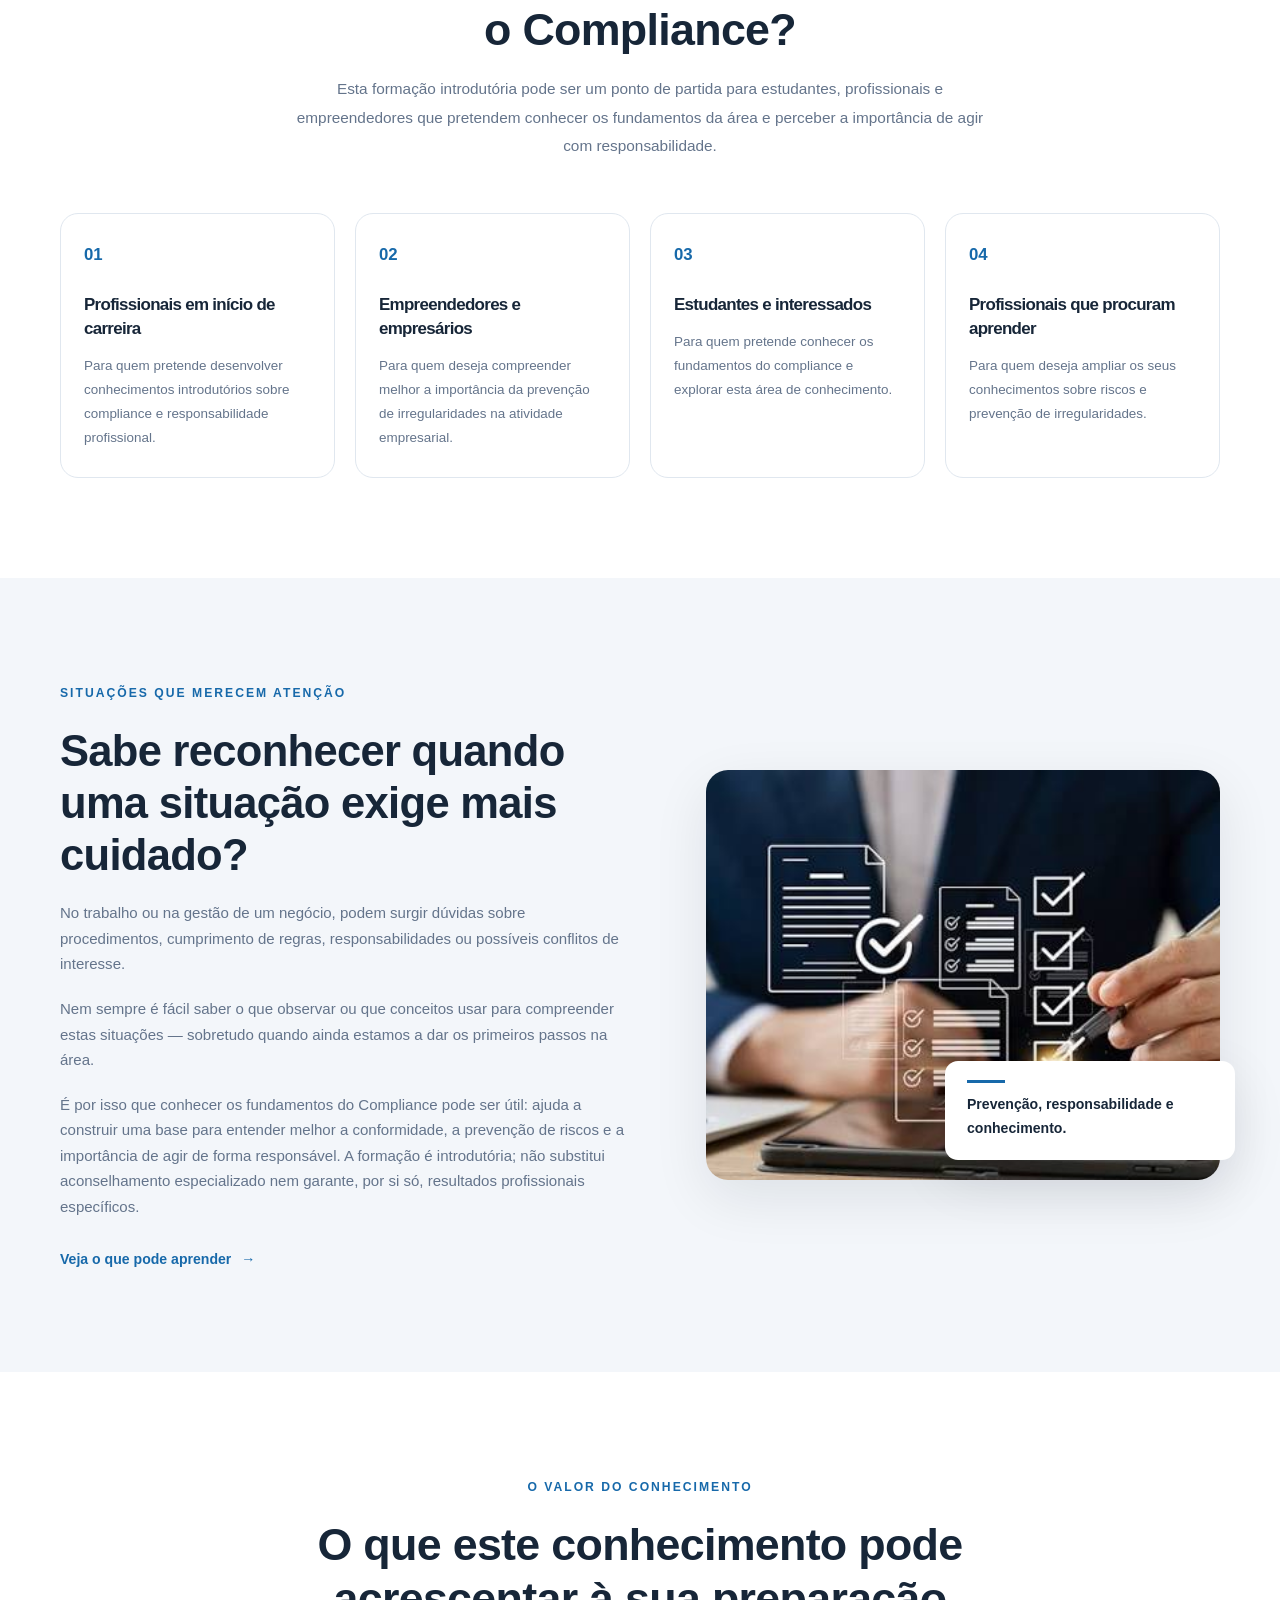
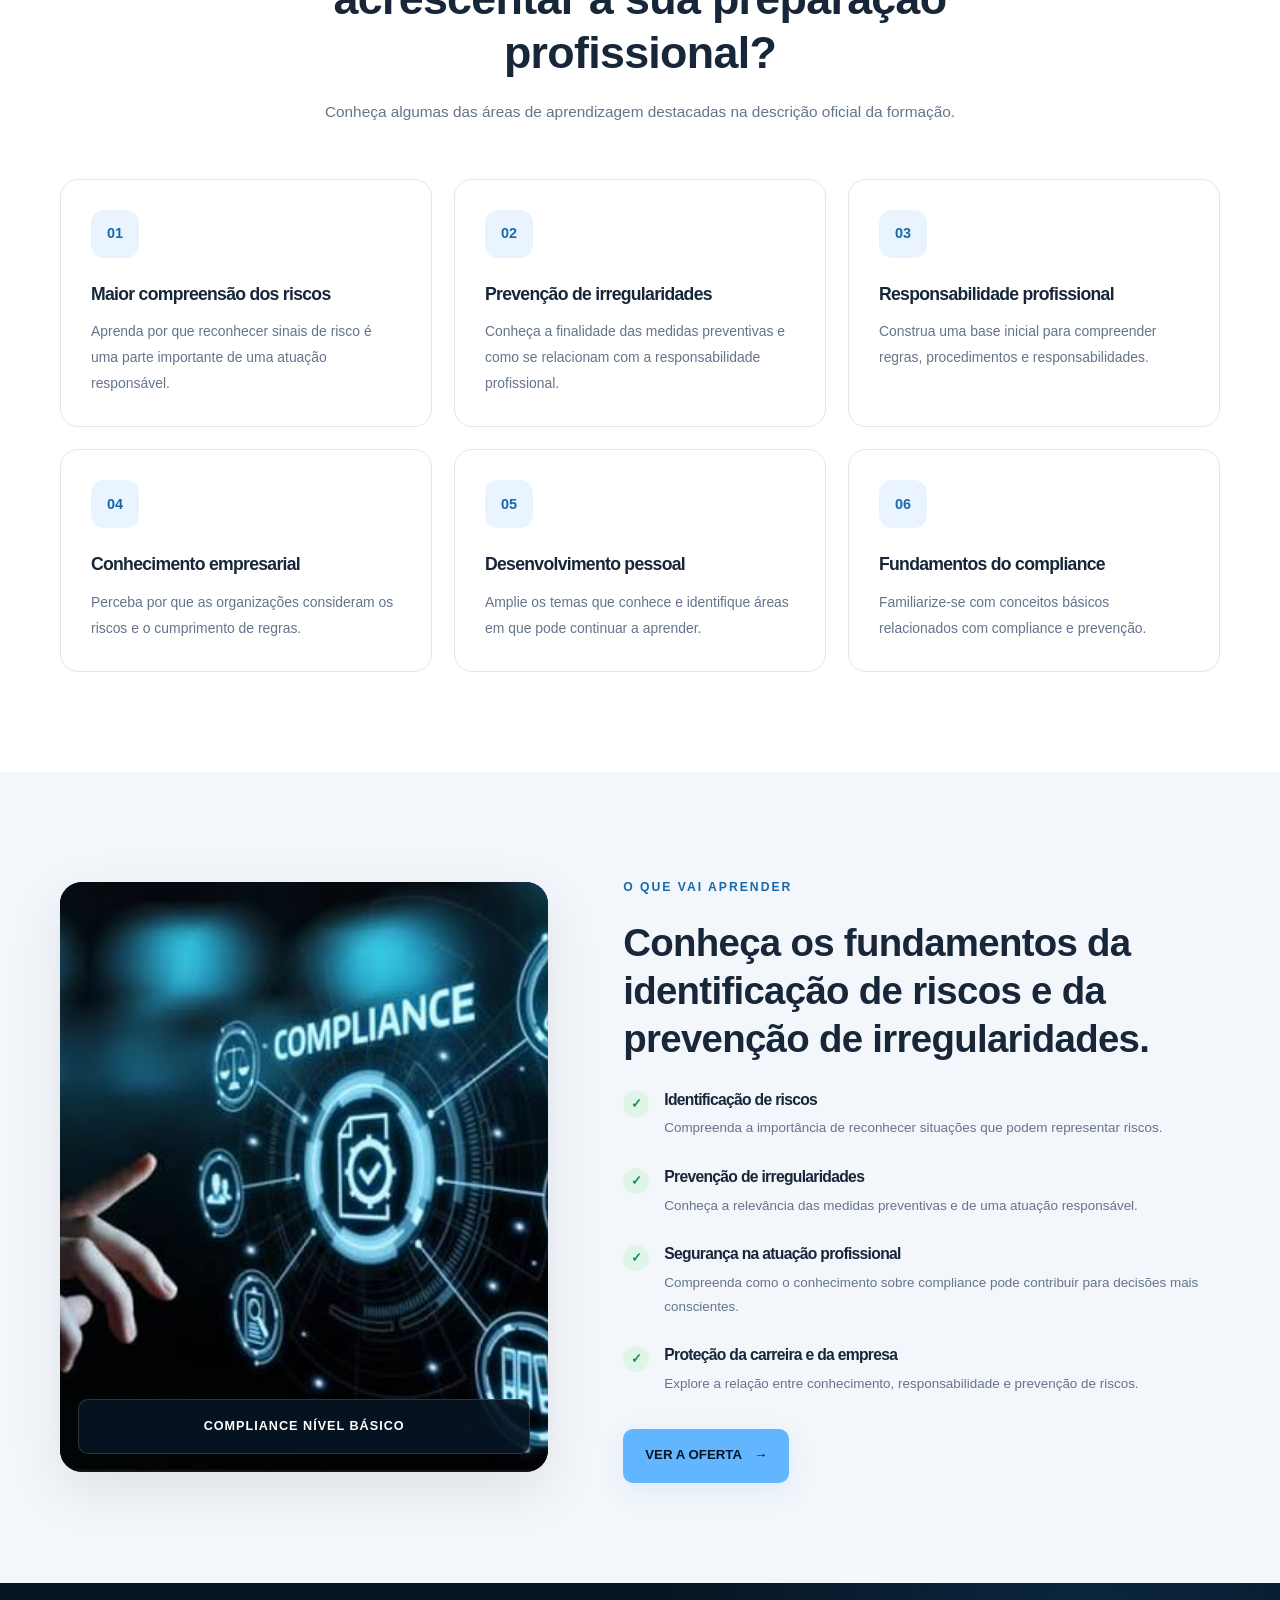
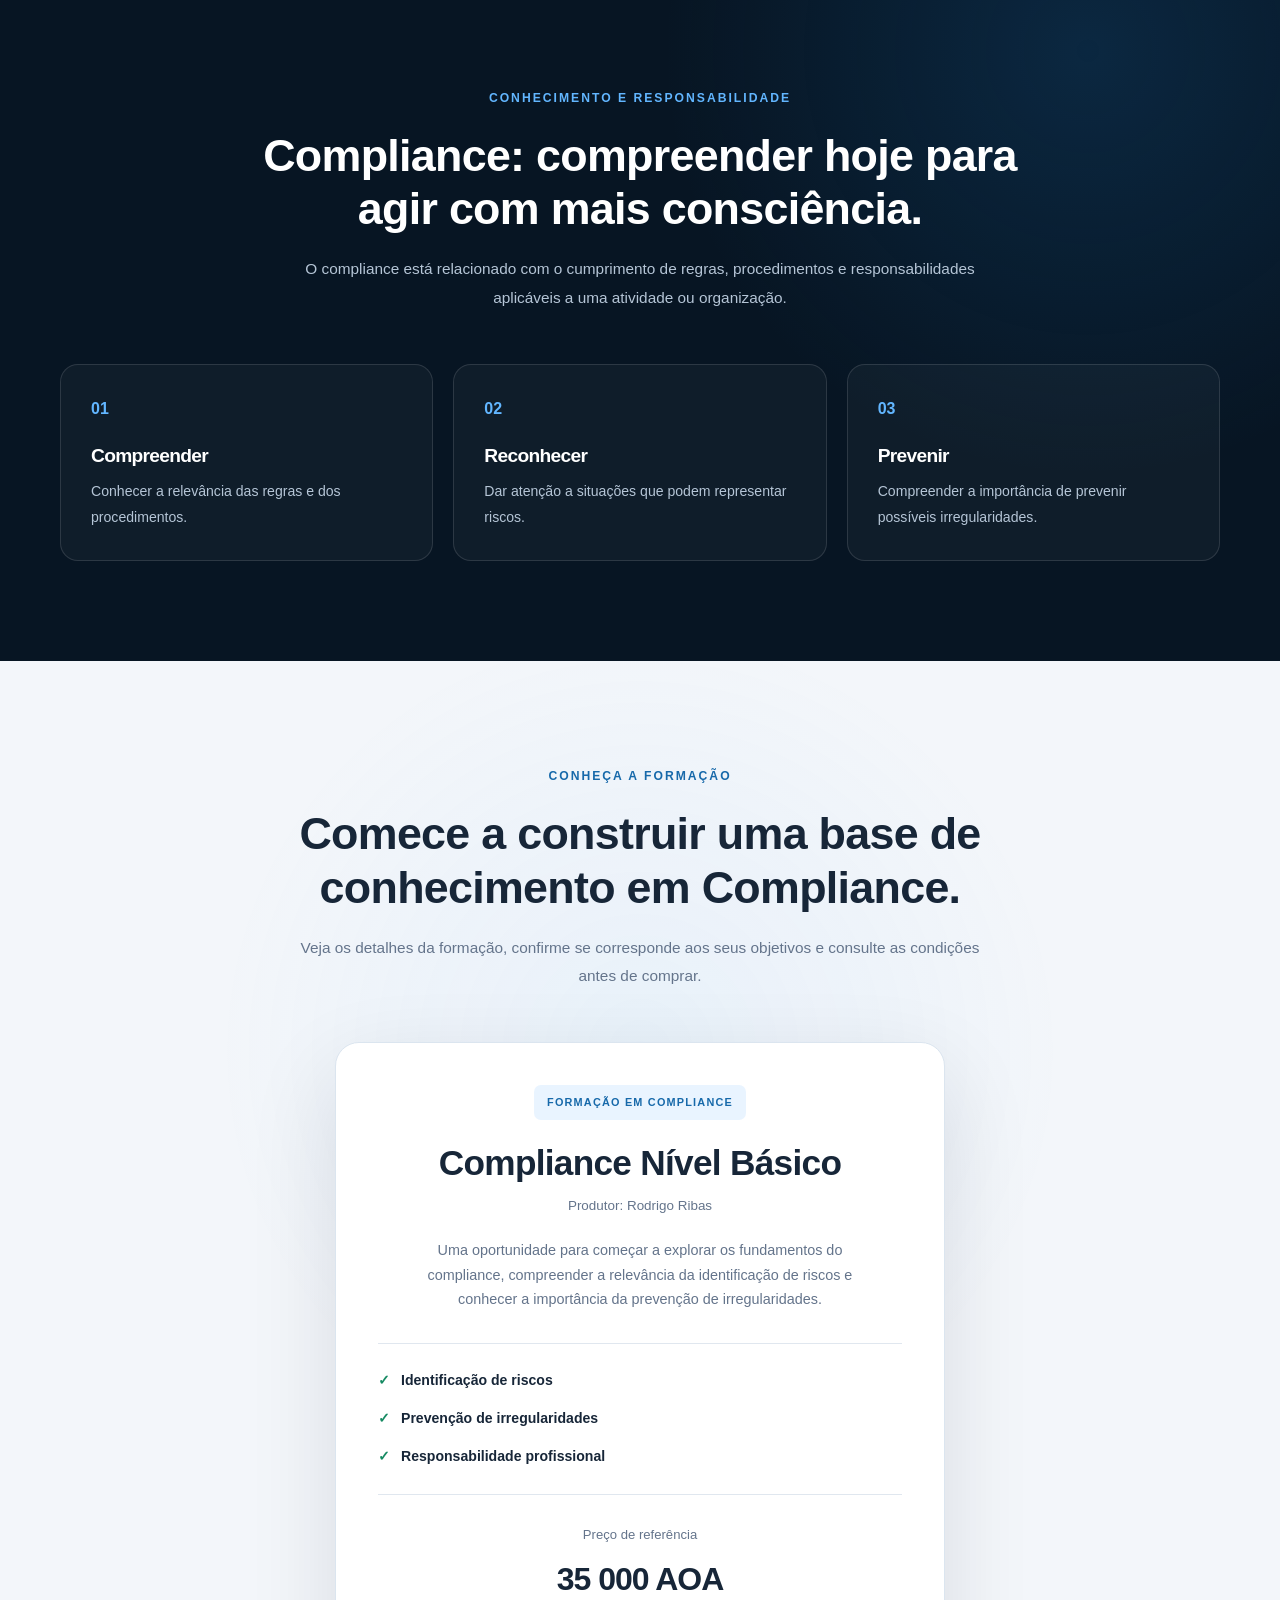
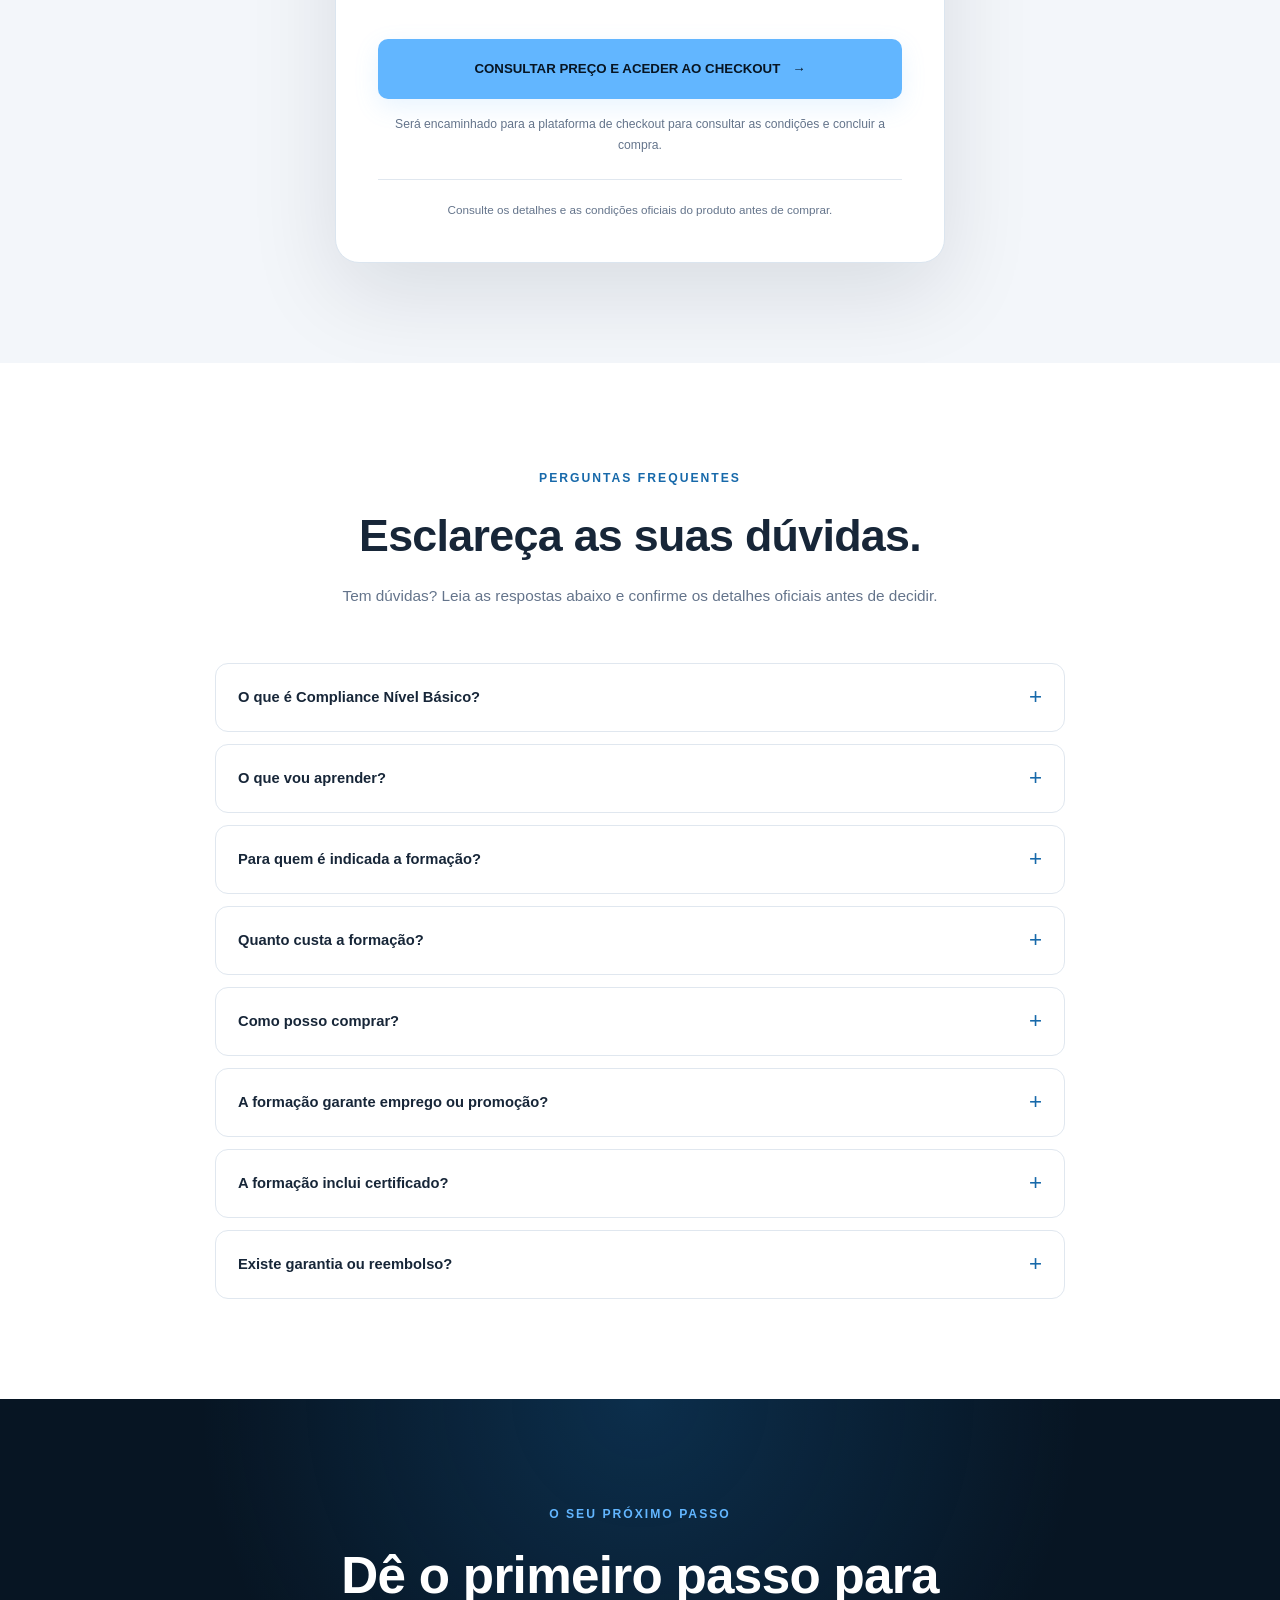
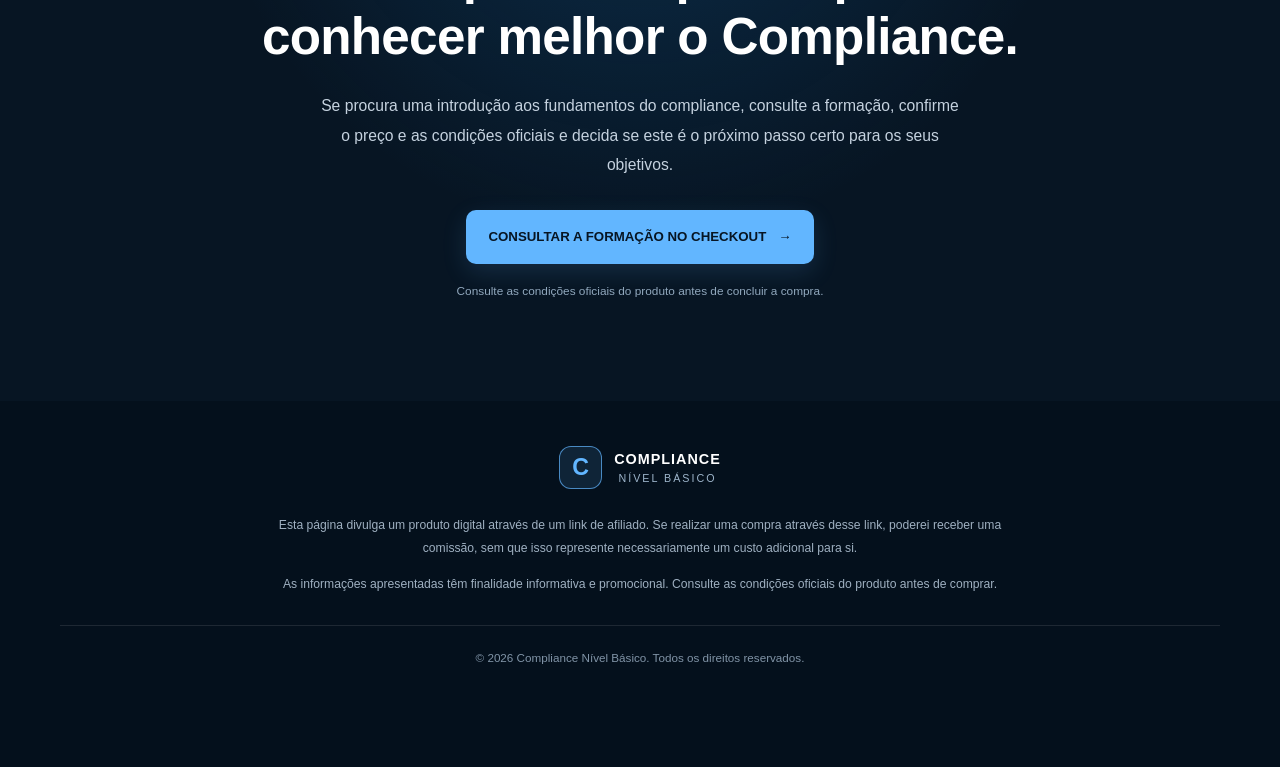
==== commit 1479b0d0: "Improve transition from Compliance hero to learner needs" ====
--- a/index.html
+++ b/index.html
@@ -316,34 +316,36 @@
                 <div class="problem-content">
 
                     <span class="eyebrow eyebrow-blue">
-                        A IMPORTÂNCIA DE PREVENIR
+                        SITUAÇÕES QUE MERECEM ATENÇÃO
                     </span>
 
                     <h2>
-                        Conhecer os riscos é um primeiro passo para agir com responsabilidade.
+                        Sabe reconhecer quando uma situação exige mais cuidado?
                     </h2>
 
                     <p>
-                        No ambiente profissional, compreender
-                        procedimentos, responsabilidades e
-                        possíveis irregularidades é importante.
+                        No trabalho ou na gestão de um negócio, podem surgir
+                        dúvidas sobre procedimentos, cumprimento de regras,
+                        responsabilidades ou possíveis conflitos de interesse.
                     </p>
 
                     <p>
-                        A falta de conhecimento pode dificultar
-                        o reconhecimento de situações que
-                        merecem atenção.
+                        Nem sempre é fácil saber o que observar ou que conceitos
+                        usar para compreender estas situações — sobretudo quando
+                        ainda estamos a dar os primeiros passos na área.
                     </p>
 
                     <p>
-                        Aprender os fundamentos do compliance
-                        pode ser um passo útil para compreender
-                        melhor a prevenção de riscos e a
-                        importância de uma atuação responsável.
+                        É por isso que conhecer os fundamentos do Compliance
+                        pode ser útil: ajuda a construir uma base para entender
+                        melhor a conformidade, a prevenção de riscos e a importância
+                        de agir de forma responsável. A formação é introdutória;
+                        não substitui aconselhamento especializado nem garante,
+                        por si só, resultados profissionais específicos.
                     </p>
 
                     <a href="#beneficios" class="text-link">
-                        Descubra os benefícios
+                        Veja o que pode aprender
                         <span aria-hidden="true">→</span>
                     </a>
 
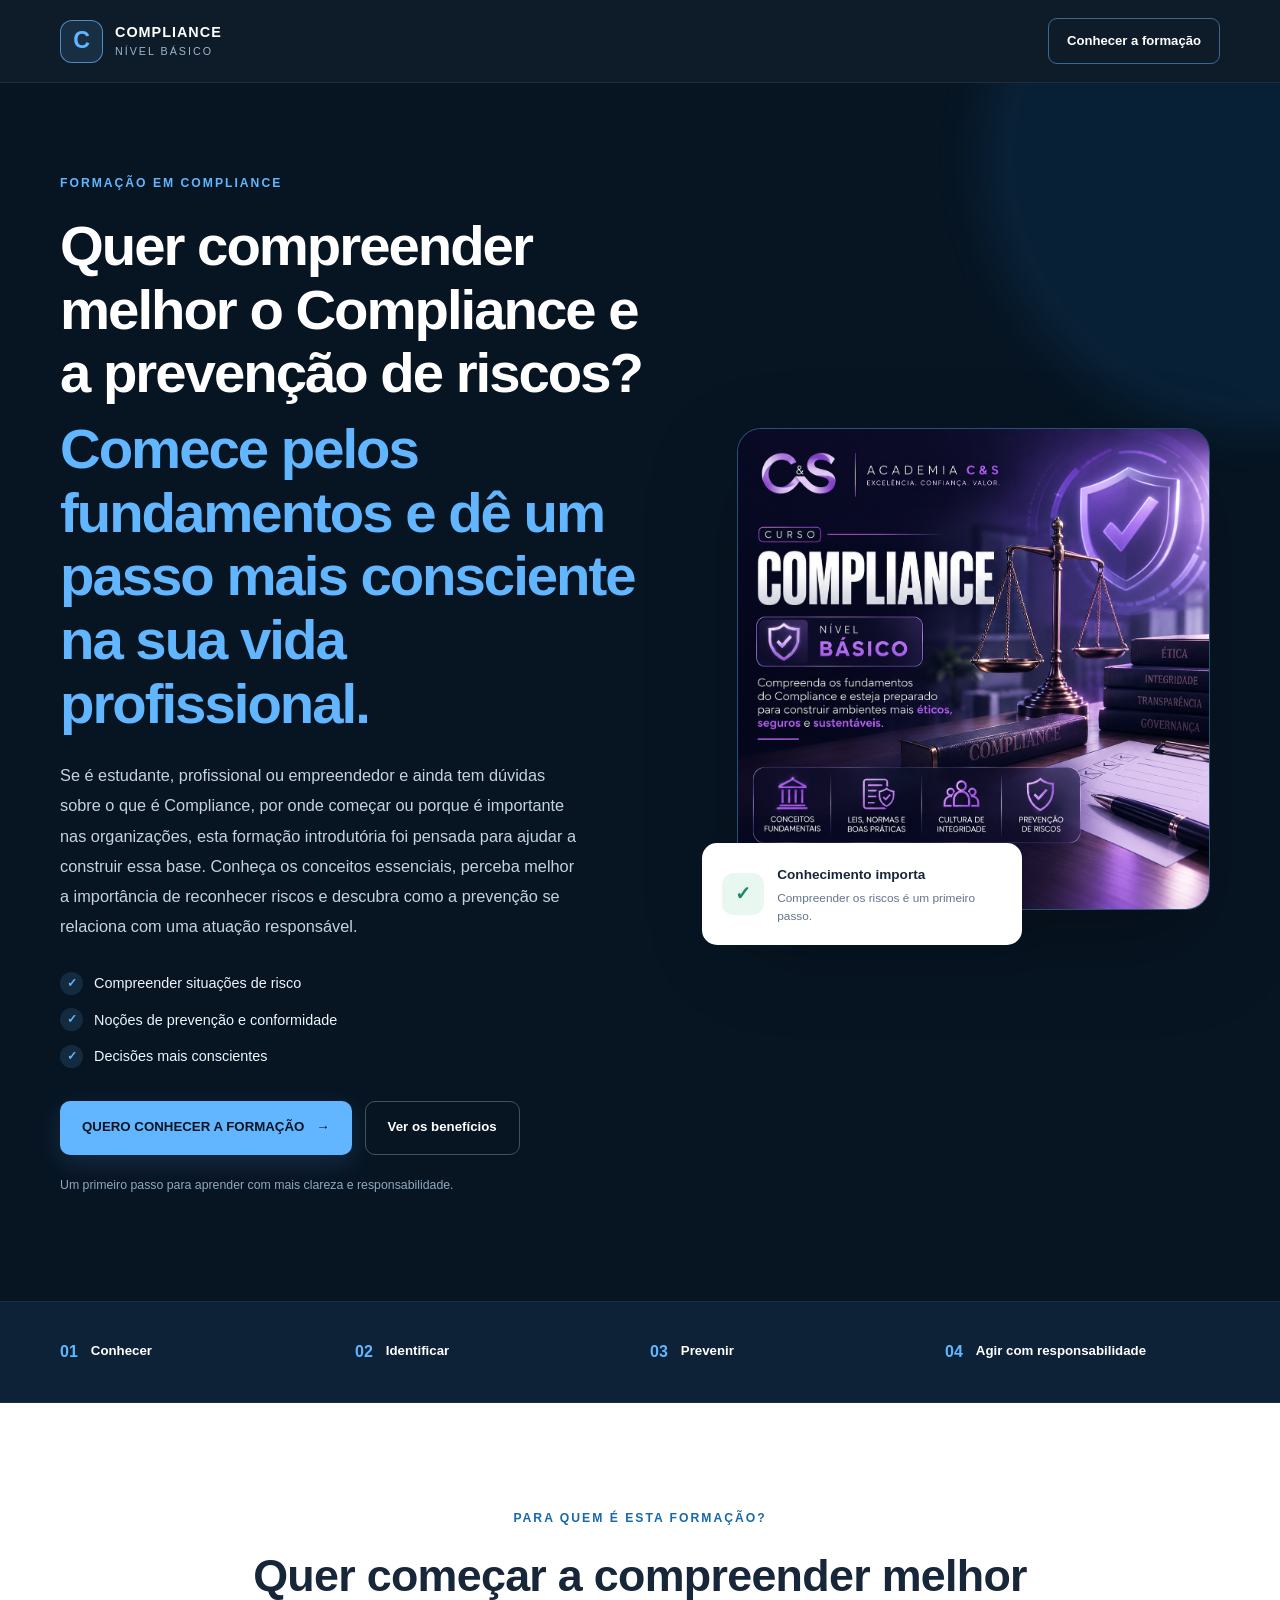
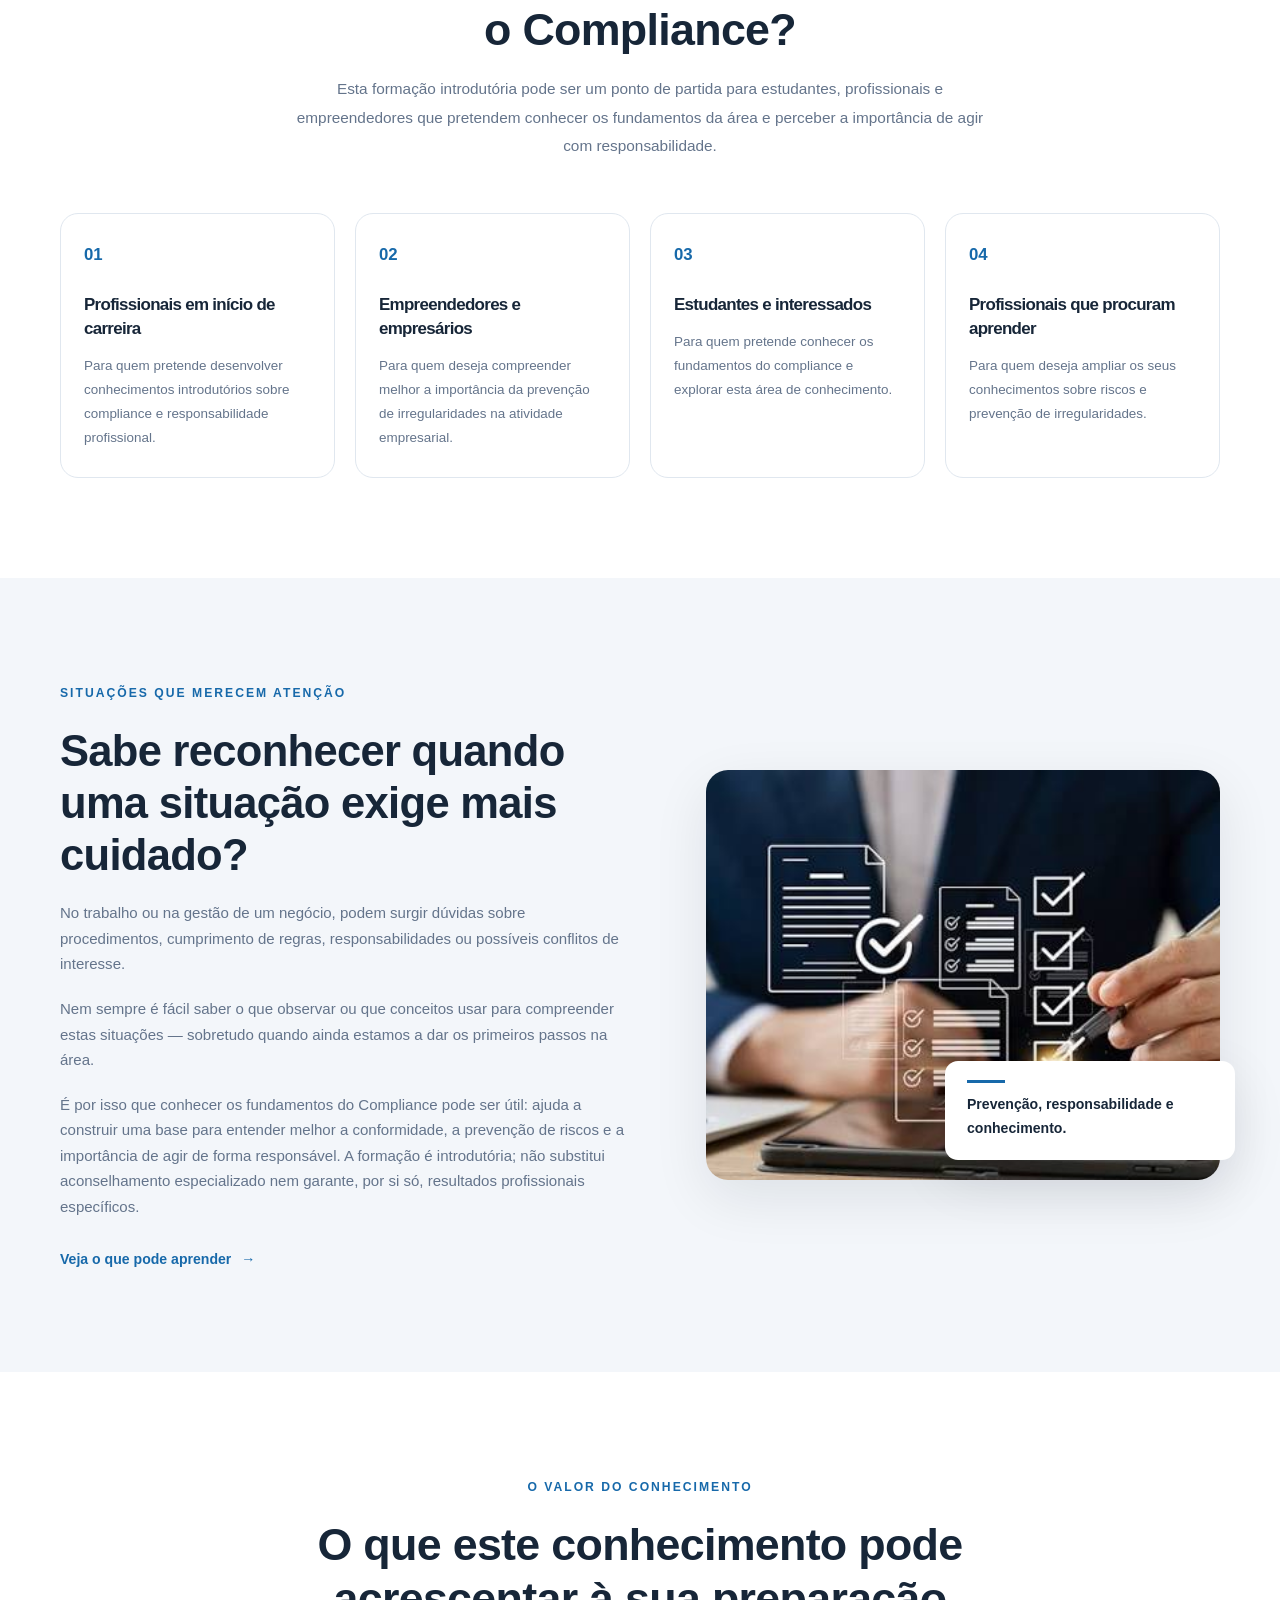
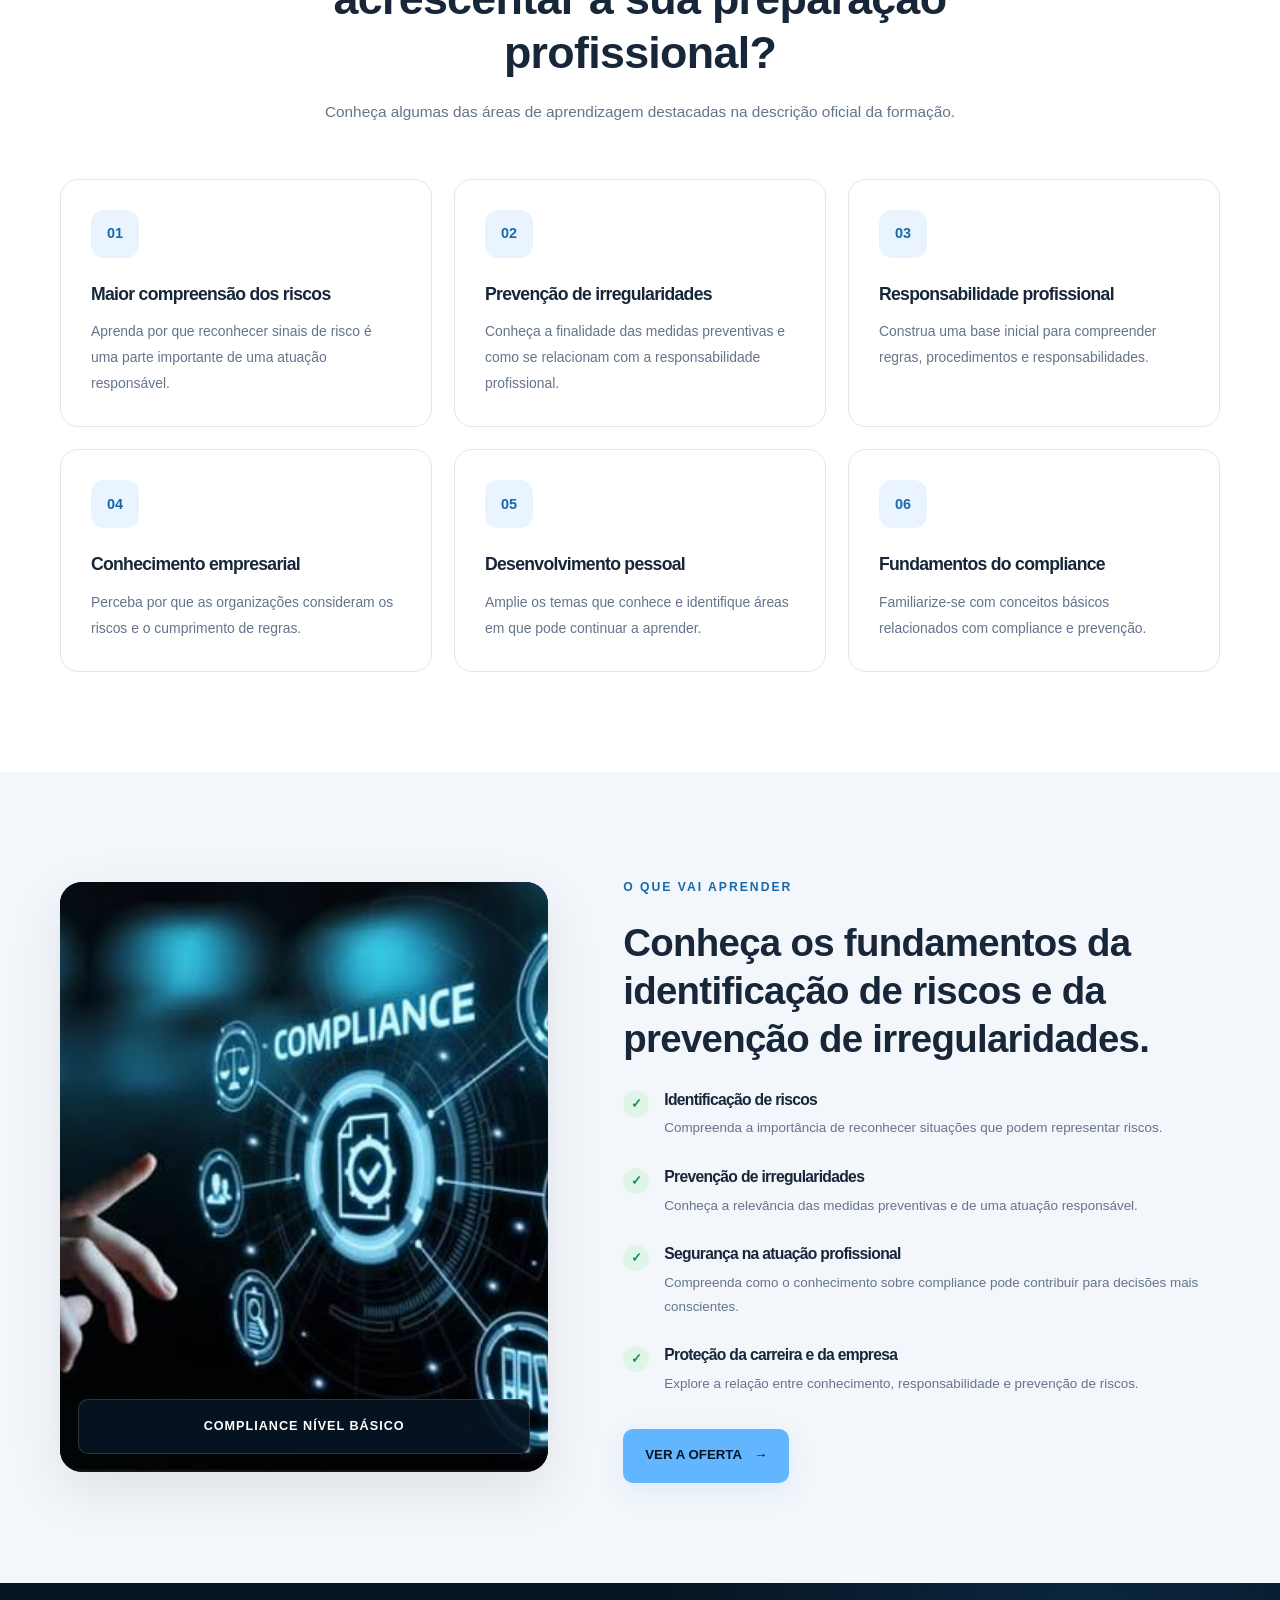
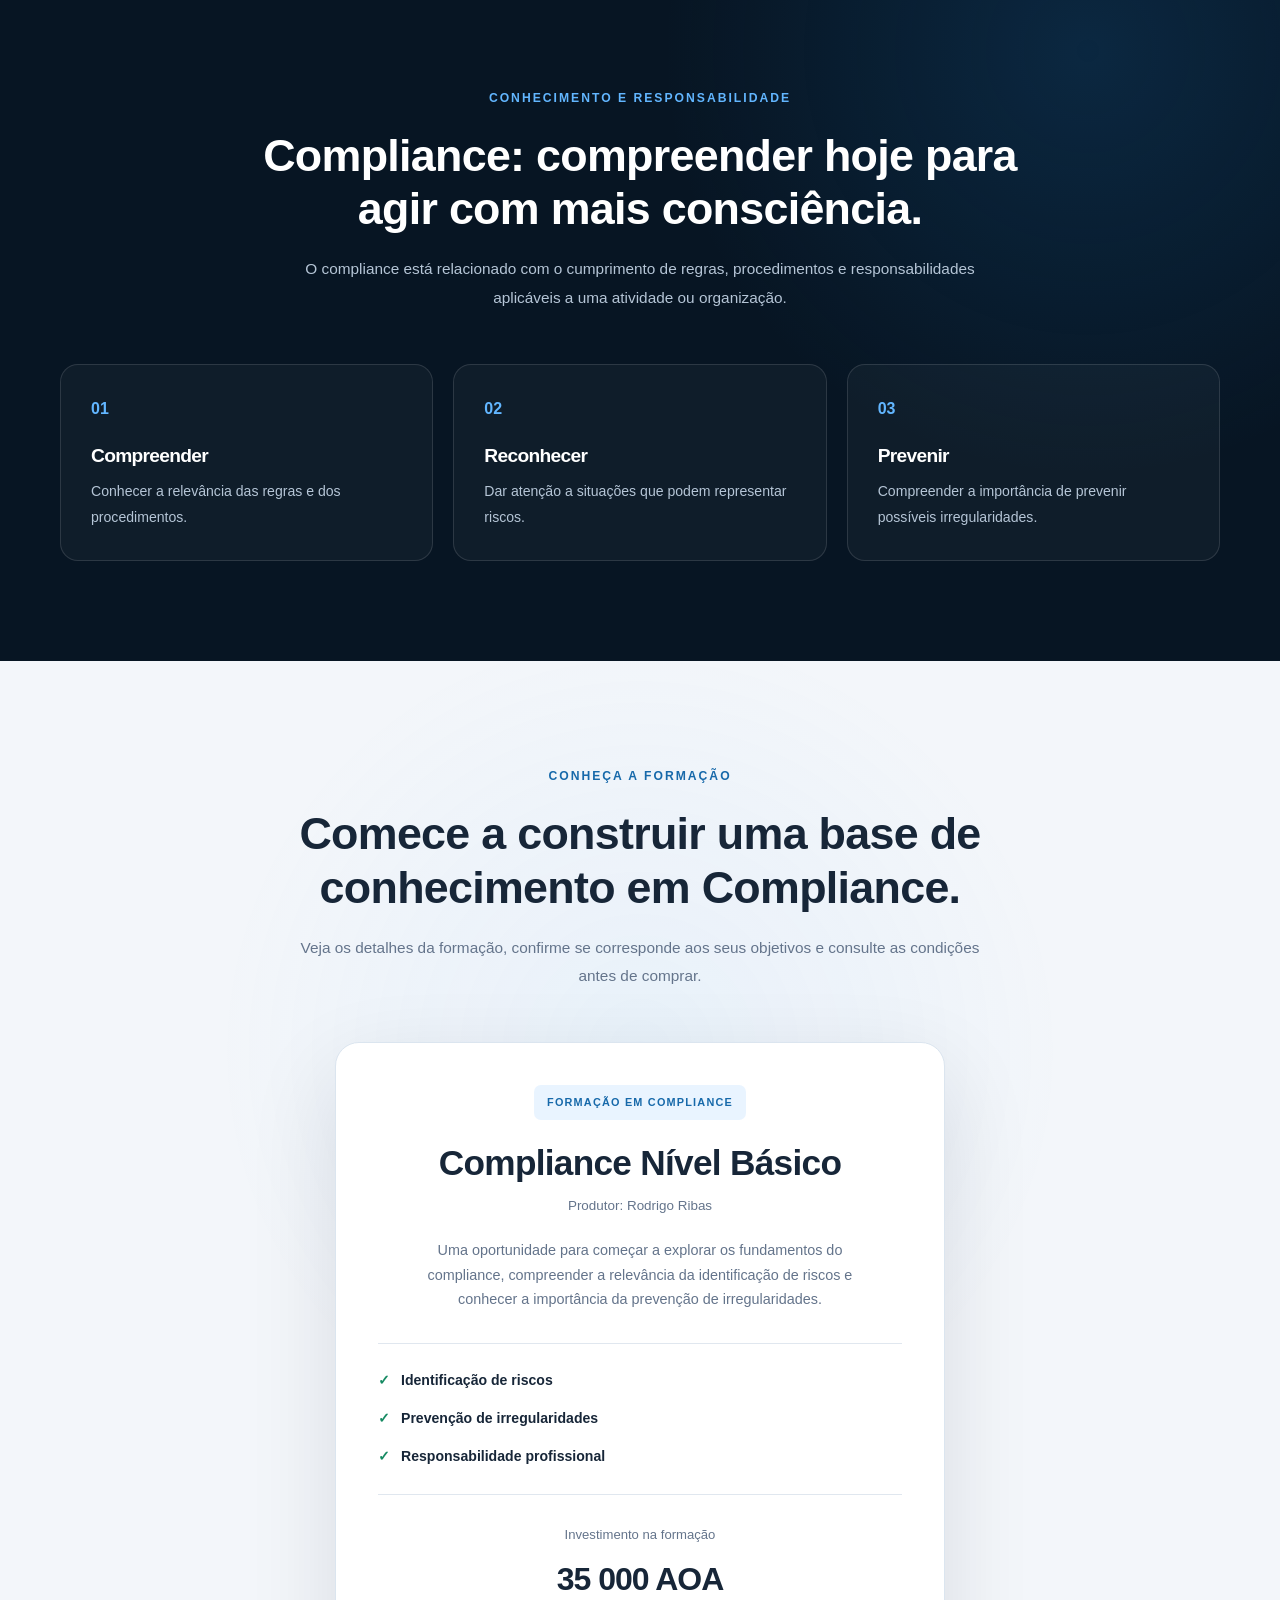
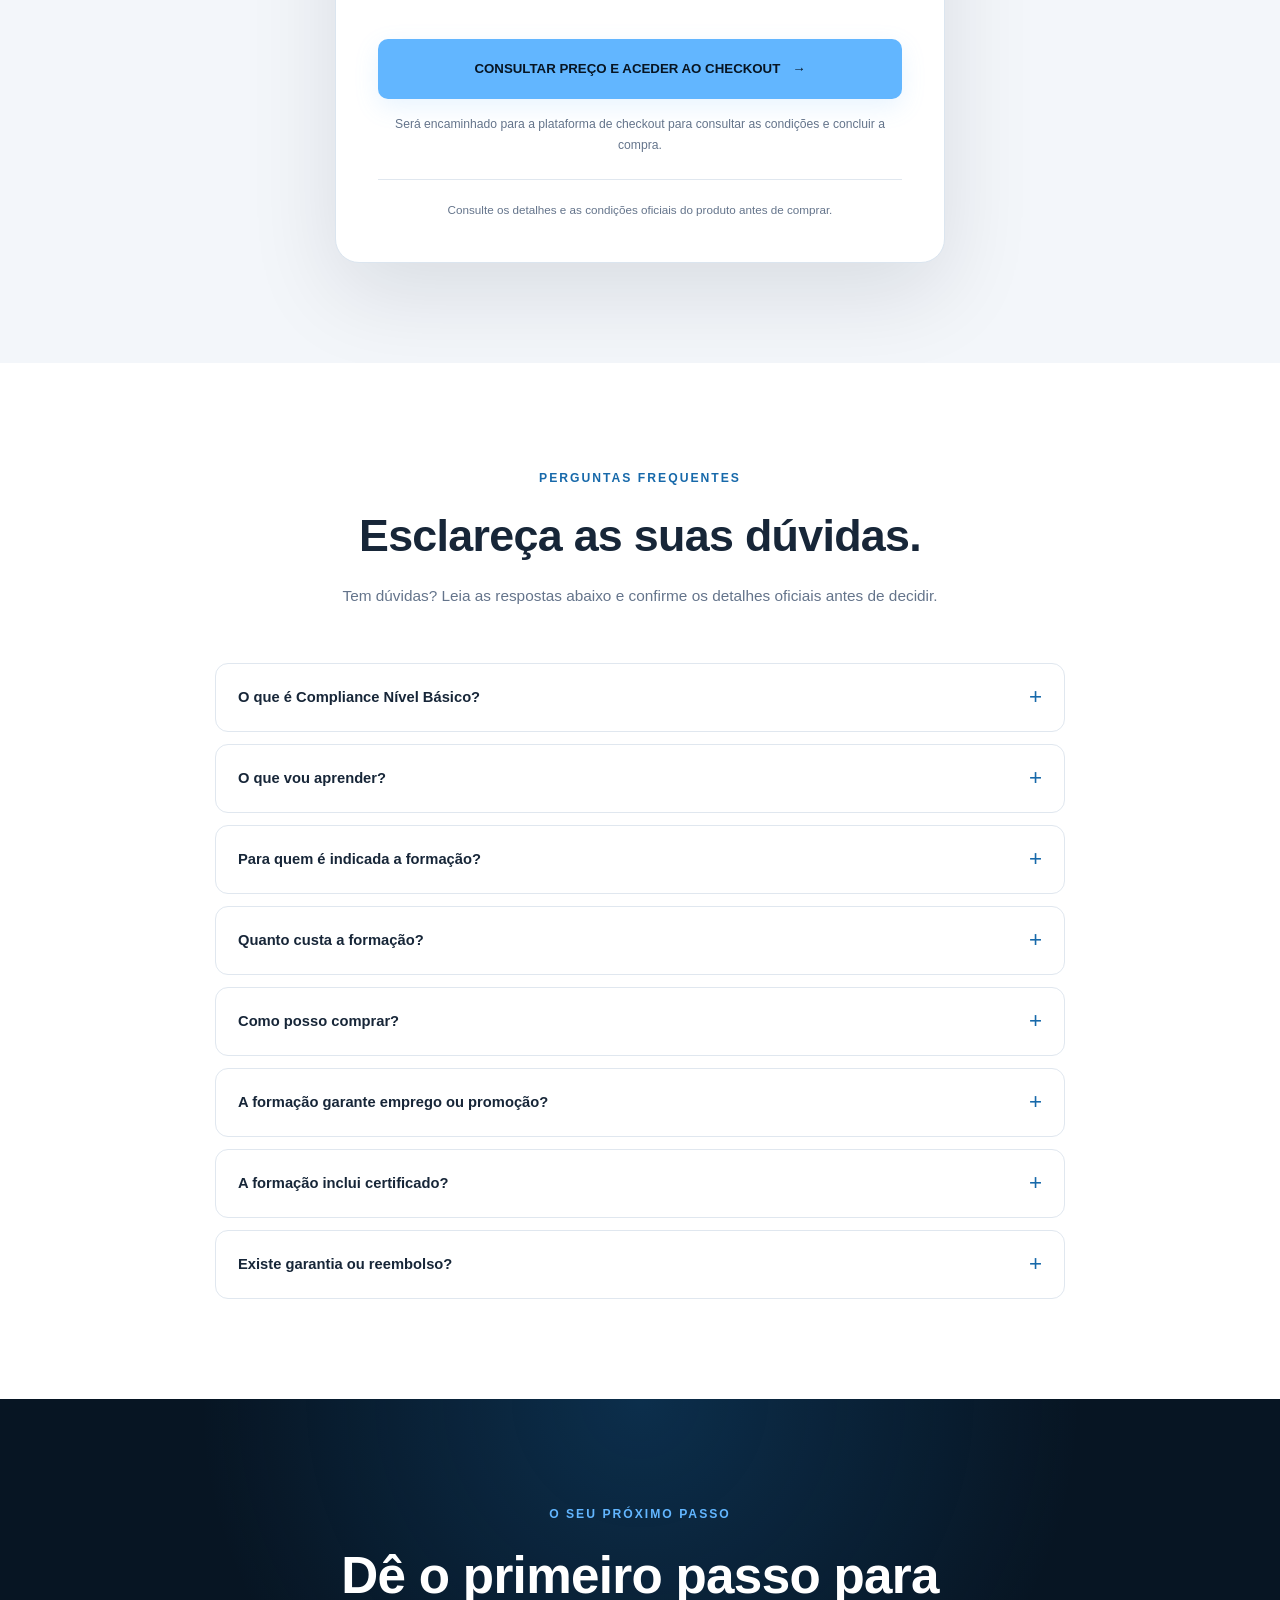
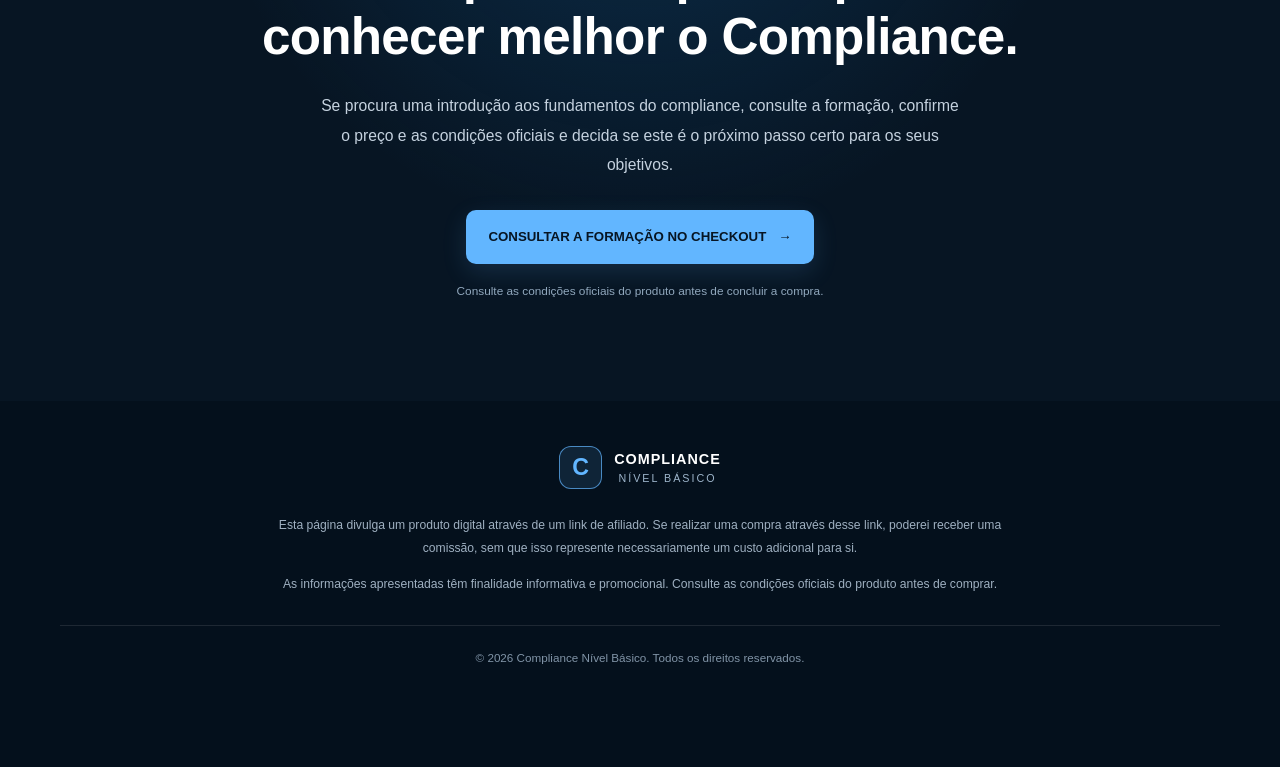
==== commit 2ac2a288: "Clarify course price without implying an unverified discount" ====
--- a/index.html
+++ b/index.html
@@ -729,7 +729,7 @@
                             class="regular-price"
                             id="regularPriceContainer"
                         >
-                            <span>Preço de referência</span>
+                            <span>Investimento na formação</span>
 
                             <strong id="regularPrice">
                                 35.000 AOA
@@ -891,7 +891,7 @@
                         </summary>
 
                         <p>
-                            O preço de referência indicado nesta página é de 35.000 AOA. Confirme o preço final e eventuais taxas diretamente no checkout antes de pagar.
+                            O preço indicado nesta página é de 35.000 AOA. Confirme o preço final e eventuais taxas diretamente no checkout antes de pagar.
                         </p>
 
                     </details>
